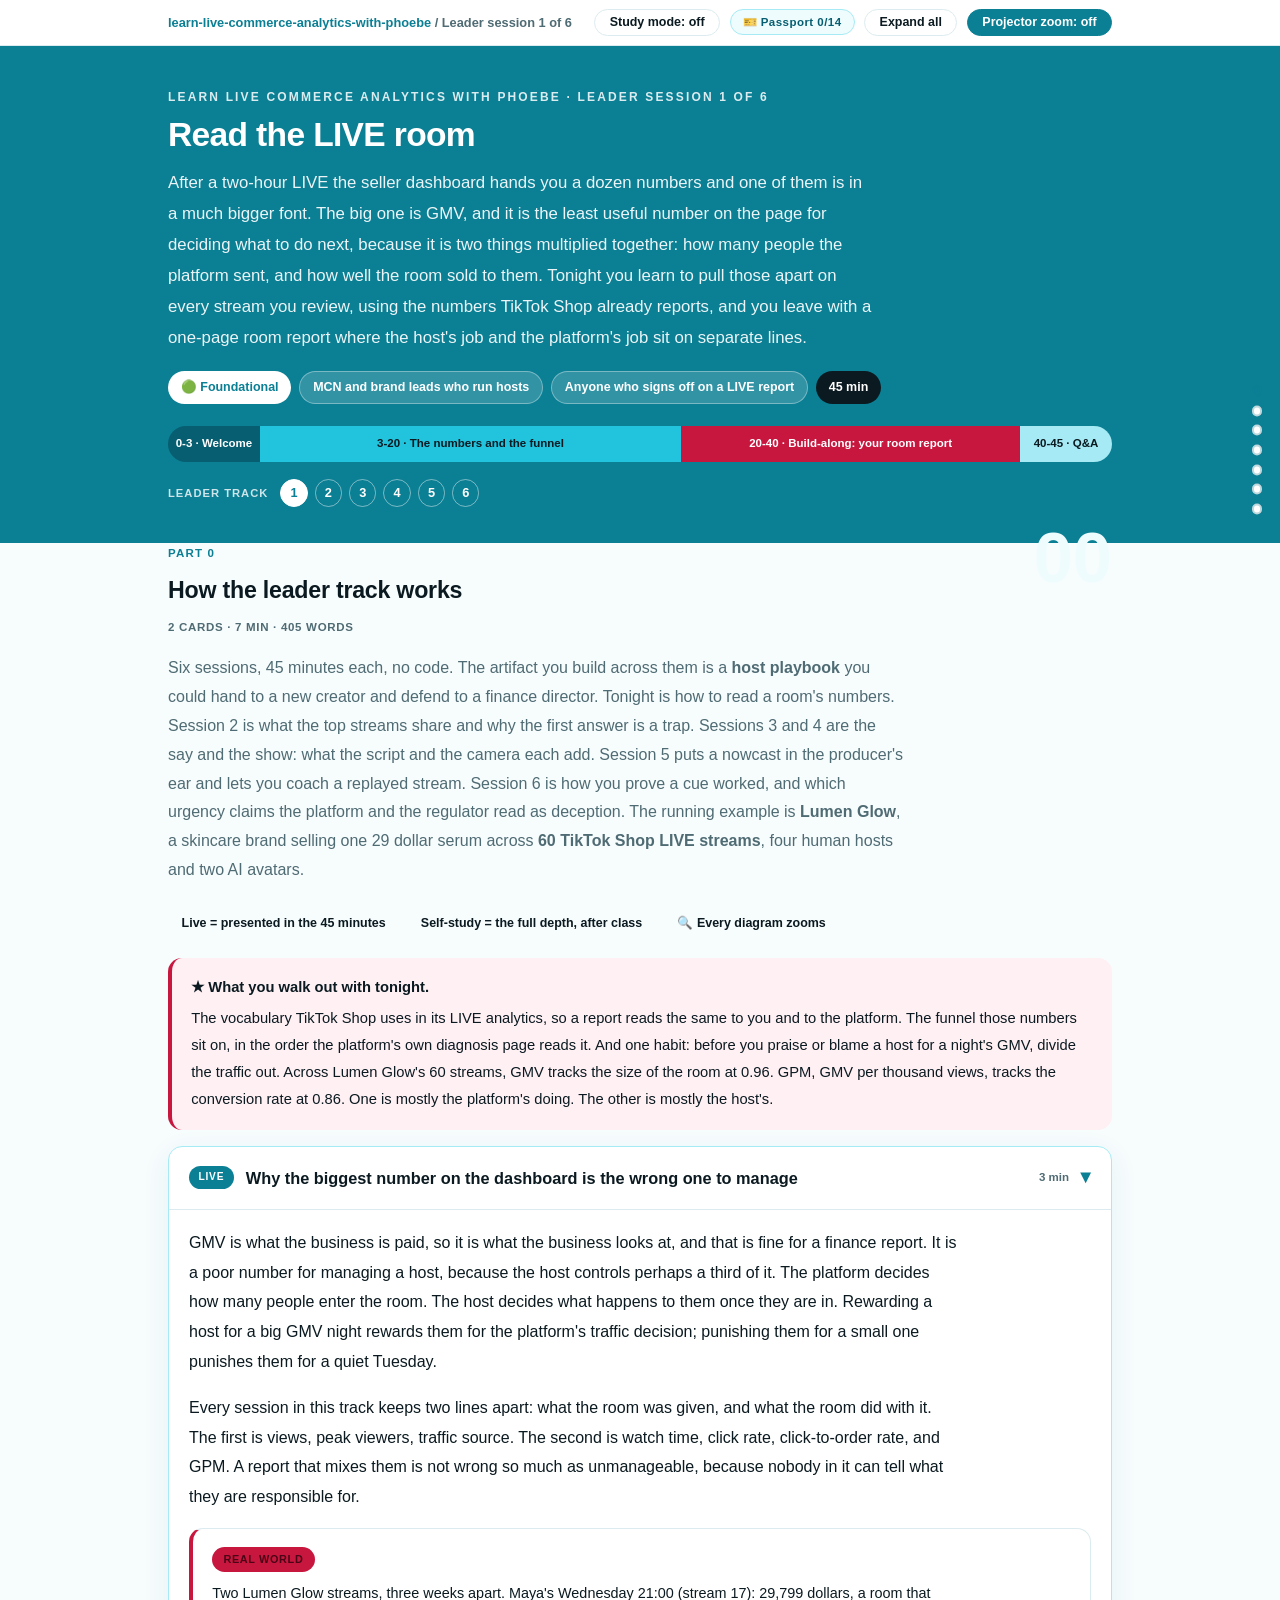
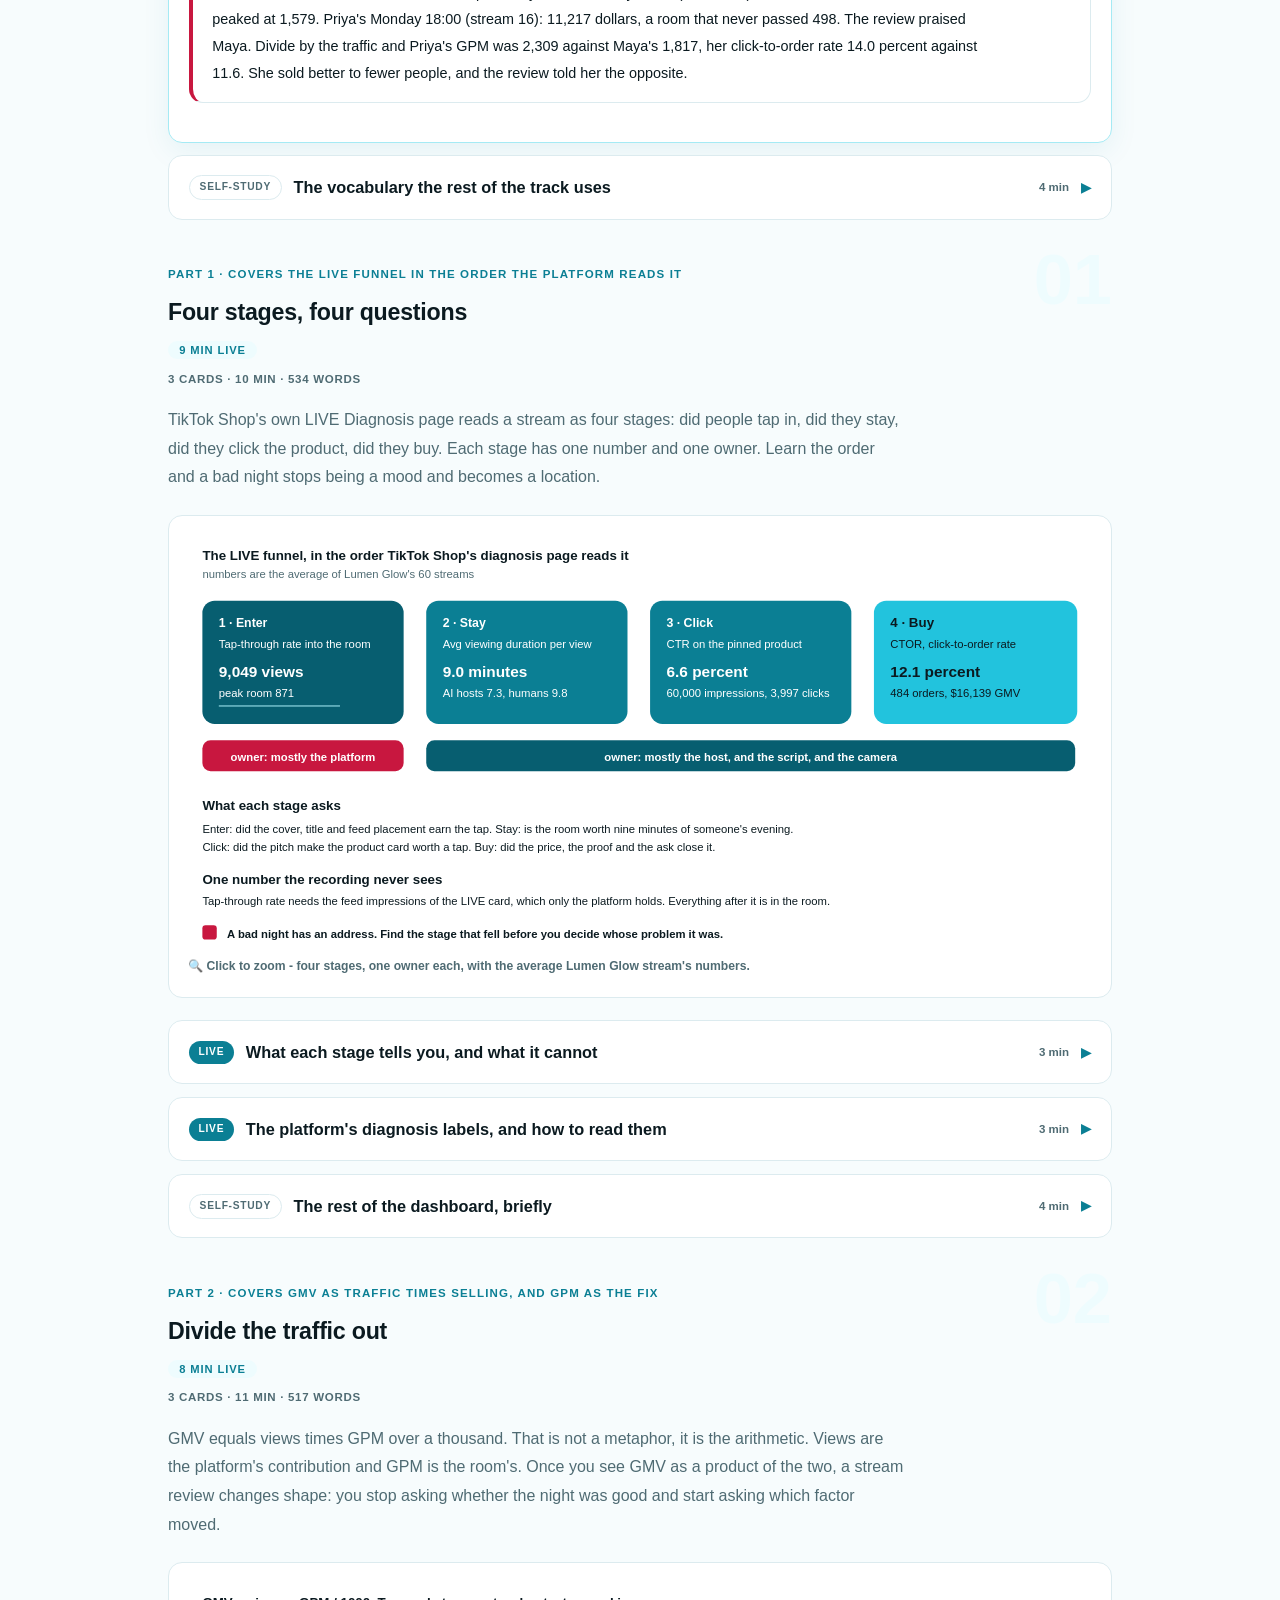
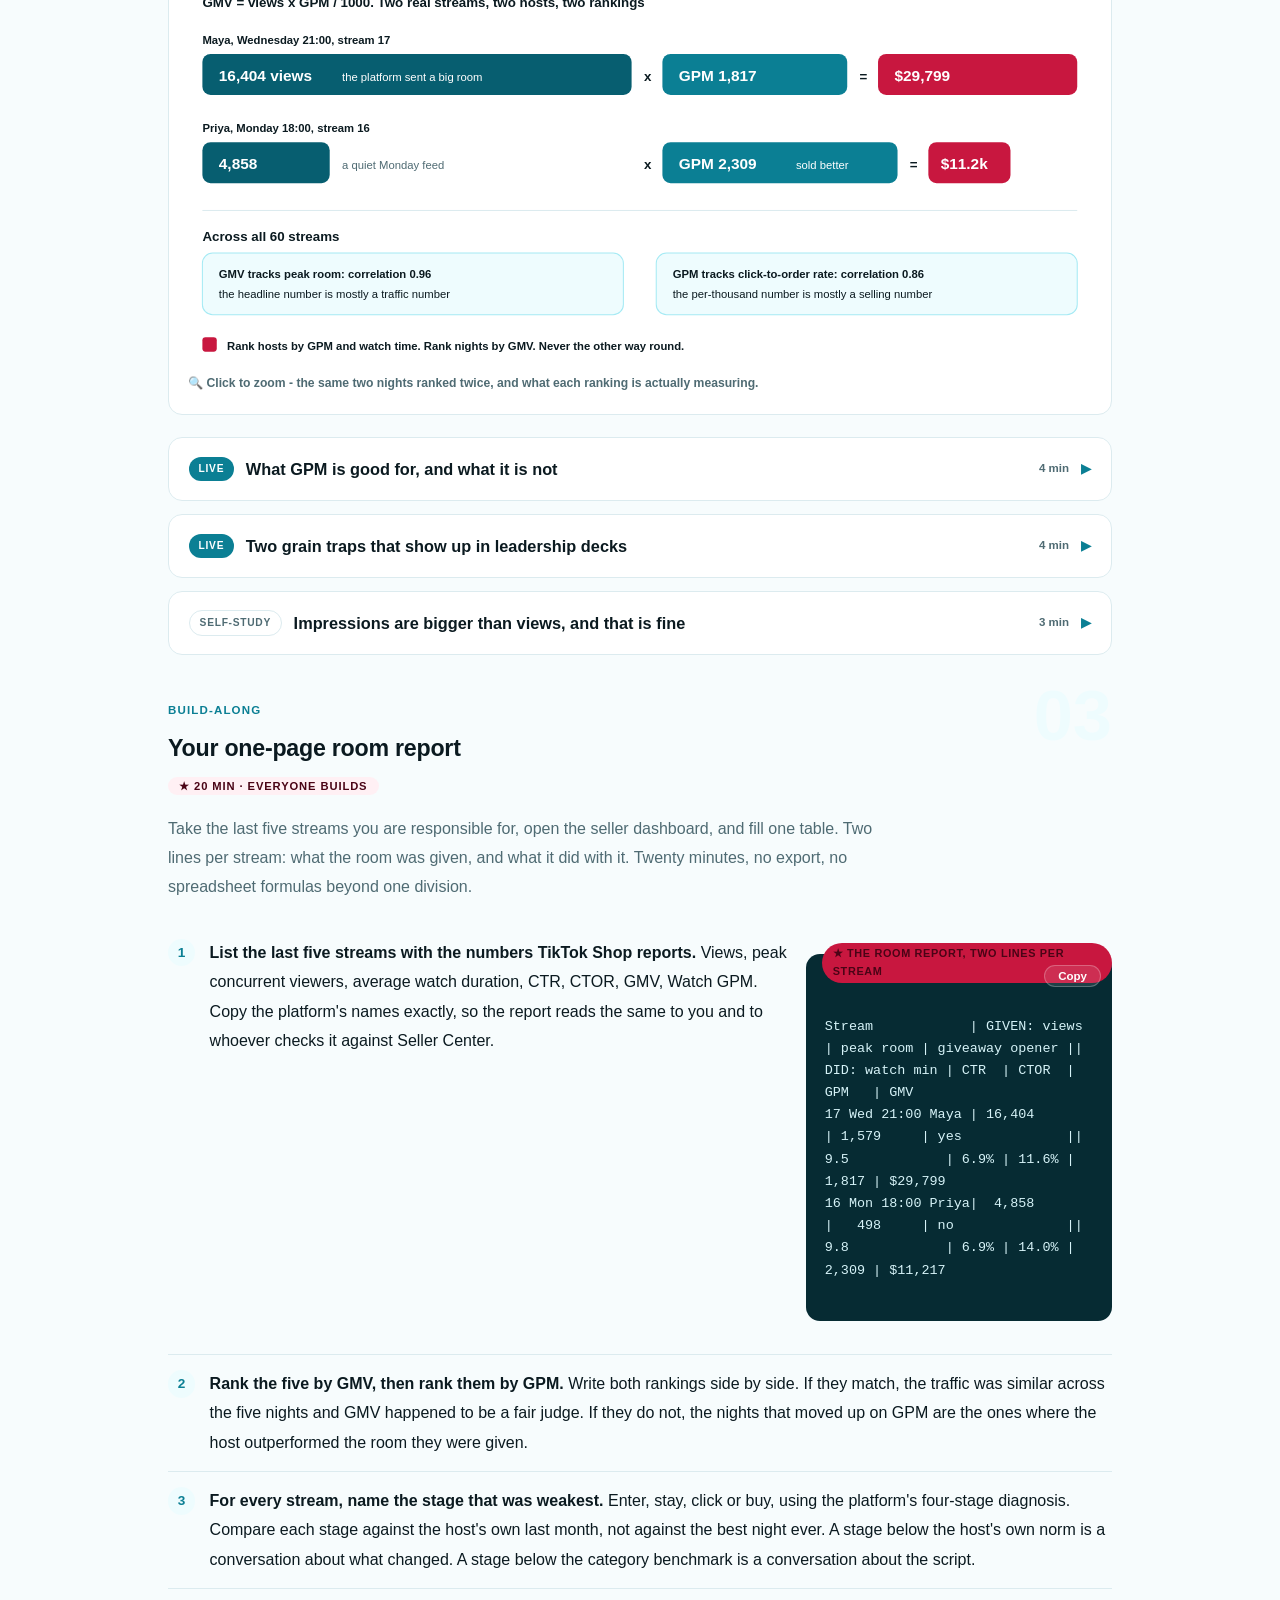
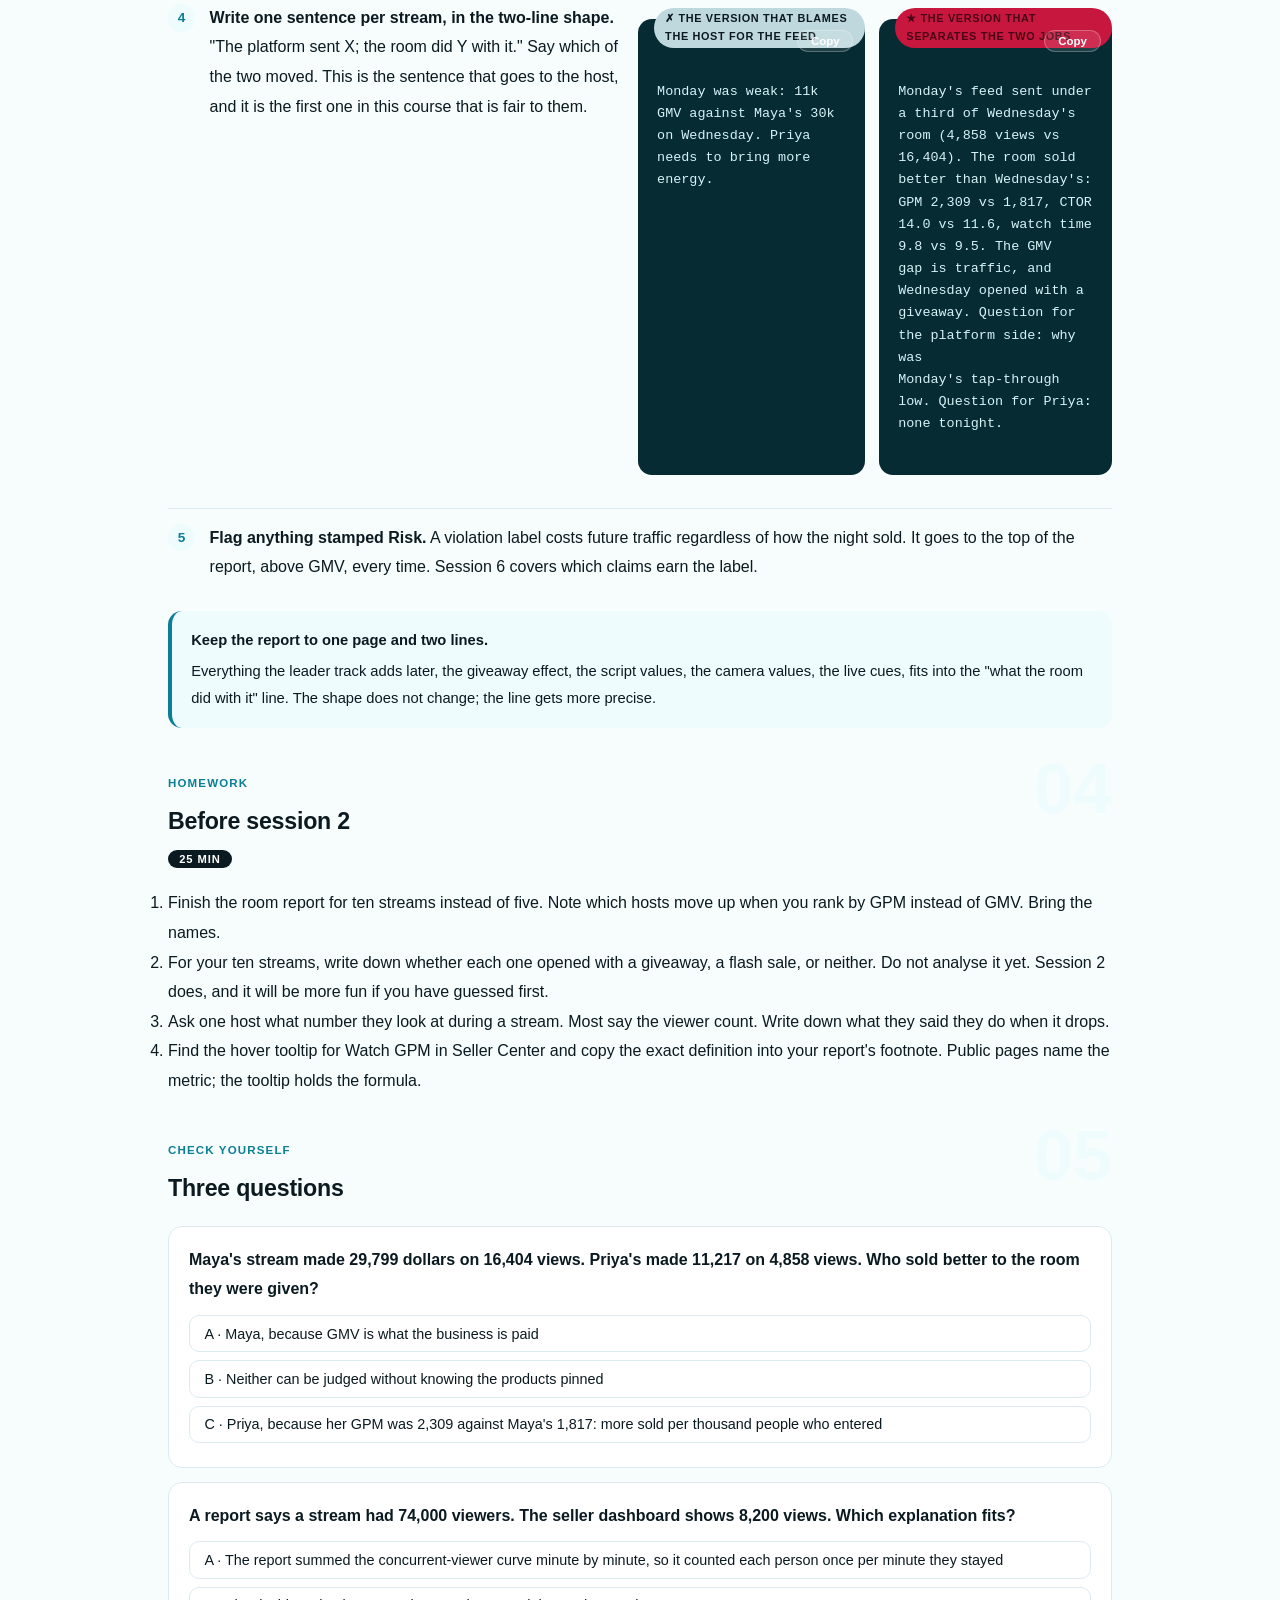
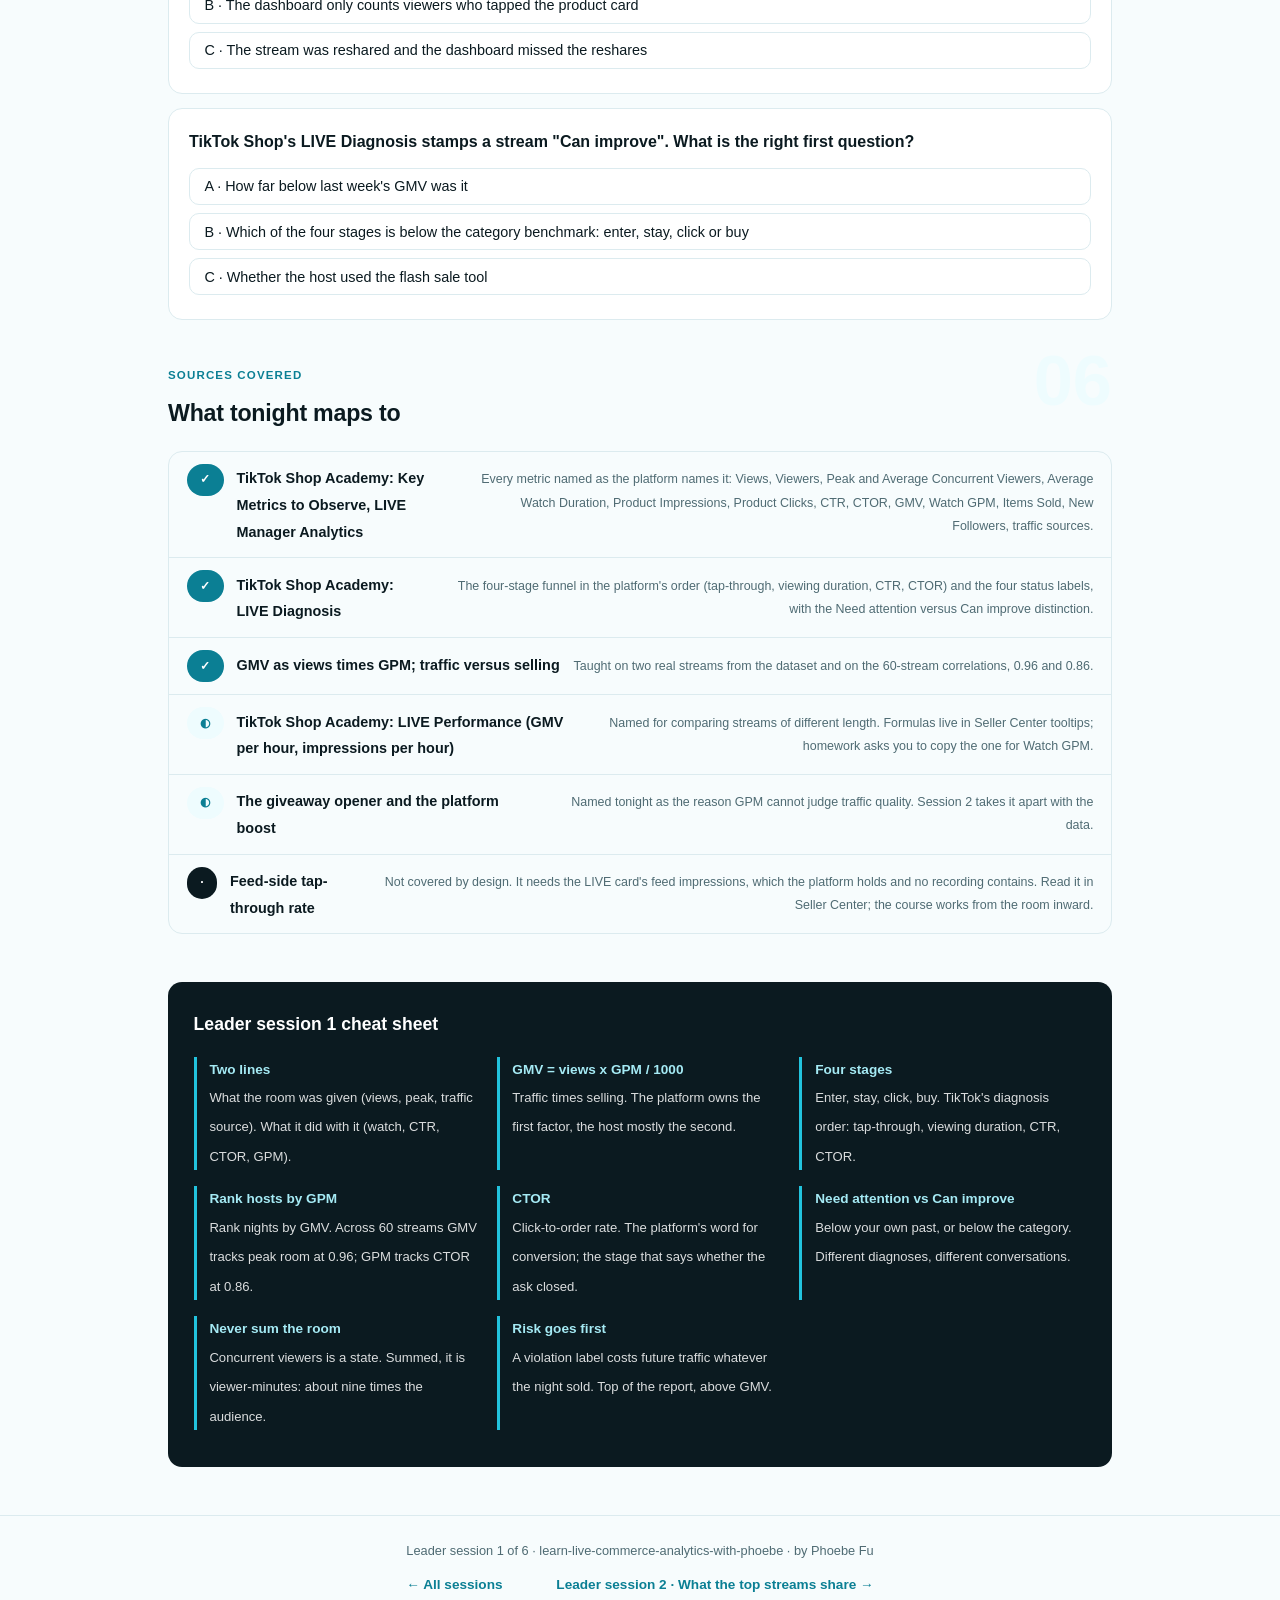
==== courses/a1-read-the-room.html @ bd6e3af5 "Learn LIVE Commerce Analytics with Phoebe: 14 sessions, seeded engine, replay bench Two tracks (6 le" ====
<!DOCTYPE html>
<html lang="en">
<head>
<meta charset="UTF-8">
<meta name="viewport" content="width=device-width, initial-scale=1.0">
<!-- social:start -->
<meta name="description" content="Leader session 1 of 6. The numbers TikTok Shop reports for a LIVE, the funnel they sit on, and the one split that runs the whole course: peak viewers tells you what traffic a room was given, GPM tells you how well it sold it.">
<meta property="og:type" content="article">
<meta property="og:site_name" content="Learn with Phoebe">
<meta property="og:title" content="Read the LIVE room - learn live commerce analytics with phoebe">
<meta property="og:description" content="Leader session 1 of 6. Two rooms, 29,800 and 11,200 dollars. The smaller one sold better, and the dashboard's headline number cannot tell you that.">
<meta property="og:url" content="https://phoebefu6.github.io/learn-live-commerce-analytics-with-phoebe/courses/a1-read-the-room.html">
<meta property="og:image" content="https://phoebefu6.github.io/learn-live-commerce-analytics-with-phoebe/assets/og-cover.png">
<meta property="og:image:width" content="1200">
<meta property="og:image:height" content="630">
<meta name="twitter:card" content="summary_large_image">
<meta name="twitter:title" content="Read the LIVE room - learn live commerce analytics with phoebe">
<meta name="twitter:description" content="GMV is traffic times selling. Divide the traffic out and a different host is winning.">
<meta name="twitter:image" content="https://phoebefu6.github.io/learn-live-commerce-analytics-with-phoebe/assets/og-cover.png">
<!-- social:end -->
<title>Leader session 1 · Read the LIVE room - learn live commerce analytics with phoebe</title>
<link rel="stylesheet" href="../assets/style.css?v=1">
</head>
<body>

<div class="toolbar">
  <div class="wrap">
    <span class="crumb"><a href="../index.html">learn-live-commerce-analytics-with-phoebe</a> / Leader session 1 of 6</span>
    <button class="btn" id="toggle-all" type="button">Expand all</button>
    <button class="btn primary" id="zoom-toggle" type="button">Projector zoom: off</button>
  </div>
</div>

<header class="masthead">
  <div class="wrap">
    <div class="eyebrow">Learn LIVE Commerce Analytics with Phoebe · Leader session 1 of 6</div>
    <h1>Read the <span class="accent">LIVE room</span></h1>
    <p class="sub">After a two-hour LIVE the seller dashboard hands you a dozen numbers and one of them is in a much bigger font. The big one is GMV, and it is the least useful number on the page for deciding what to do next, because it is two things multiplied together: how many people the platform sent, and how well the room sold to them. Tonight you learn to pull those apart on every stream you review, using the numbers TikTok Shop already reports, and you leave with a one-page room report where the host's job and the platform's job sit on separate lines.</p>
    <div class="chip-row">
      <span class="chip level">🟢 Foundational</span>
      <span class="chip audience">MCN and brand leads who run hosts</span>
      <span class="chip audience">Anyone who signs off on a LIVE report</span>
      <span class="chip time">45 min</span>
    </div>
    <div class="agenda">
      <span class="a1" style="flex:1">0-3 · Welcome</span>
      <span class="a2" style="flex:5">3-20 · The numbers and the funnel</span>
      <span class="a3" style="flex:4">20-40 · Build-along: your room report</span>
      <span class="a4" style="flex:1">40-45 · Q&amp;A</span>
    </div>
  </div>
</header>

<main class="wrap">

  <!-- ============ INTRO ============ -->
  <section class="section" id="intro">
    <div class="section-kicker">
      <span class="klabel">Part 0</span>
      <h2>How the leader track works</h2>
    </div>
    <p class="lede">Six sessions, 45 minutes each, no code. The artifact you build across them is a <strong>host playbook</strong> you could hand to a new creator and defend to a finance director. Tonight is how to read a room's numbers. Session 2 is what the top streams share and why the first answer is a trap. Sessions 3 and 4 are the say and the show: what the script and the camera each add. Session 5 puts a nowcast in the producer's ear and lets you coach a replayed stream. Session 6 is how you prove a cue worked, and which urgency claims the platform and the regulator read as deception. The running example is <strong>Lumen Glow</strong>, a skincare brand selling one 29 dollar serum across <strong>60 TikTok Shop LIVE streams</strong>, four human hosts and two AI avatars.</p>

    <div class="legend">
      <span class="pill">Live = presented in the 45 minutes</span>
      <span class="pill">Self-study = the full depth, after class</span>
      <span class="pill">🔍 Every diagram zooms</span>
    </div>

    <div class="callout win">
      <p><strong>★ What you walk out with tonight.</strong> The vocabulary TikTok Shop uses in its LIVE analytics, so a report reads the same to you and to the platform. The funnel those numbers sit on, in the order the platform's own diagnosis page reads it. And one habit: before you praise or blame a host for a night's GMV, divide the traffic out. Across Lumen Glow's 60 streams, GMV tracks the size of the room at 0.96. GPM, GMV per thousand views, tracks the conversion rate at 0.86. One is mostly the platform's doing. The other is mostly the host's.</p>
    </div>

    <details class="card" open>
      <summary><span class="mode live">Live</span>Why the biggest number on the dashboard is the wrong one to manage<span class="mini">3 min</span><span class="caret">▶</span></summary>
      <div class="body">
        <p>GMV is what the business is paid, so it is what the business looks at, and that is fine for a finance report. It is a poor number for managing a host, because the host controls perhaps a third of it. The platform decides how many people enter the room. The host decides what happens to them once they are in. Rewarding a host for a big GMV night rewards them for the platform's traffic decision; punishing them for a small one punishes them for a quiet Tuesday.</p>
        <p>Every session in this track keeps two lines apart: what the room was given, and what the room did with it. The first is views, peak viewers, traffic source. The second is watch time, click rate, click-to-order rate, and GPM. A report that mixes them is not wrong so much as unmanageable, because nobody in it can tell what they are responsible for.</p>
        <div class="callout example">
          <span class="ex-pill">Real world</span>
          <p>Two Lumen Glow streams, three weeks apart. Maya's Wednesday 21:00 (stream 17): 29,799 dollars, a room that peaked at 1,579. Priya's Monday 18:00 (stream 16): 11,217 dollars, a room that never passed 498. The review praised Maya. Divide by the traffic and Priya's GPM was 2,309 against Maya's 1,817, her click-to-order rate 14.0 percent against 11.6. She sold better to fewer people, and the review told her the opposite.</p>
        </div>
      </div>
    </details>

    <details class="card">
      <summary><span class="mode self">Self-study</span>The vocabulary the rest of the track uses<span class="mini">4 min</span><span class="caret">▶</span></summary>
      <div class="body">
        <ul>
          <li><strong>Room</strong> - how many people are watching right now. TikTok Shop reports its peak (Peak Concurrent Viewers) and its average (Average Concurrent Viewers).</li>
          <li><strong>Views and Viewers</strong> - views are entries into the room, viewers are unique people. Someone who leaves and comes back is two views and one viewer.</li>
          <li><strong>Average watch duration</strong> - how long a viewer stays. TikTok's diagnosis page calls it average viewing duration per view. The room's verdict on whether the stream is worth staying for.</li>
          <li><strong>Product impressions and clicks</strong> - how many times the pinned product card was shown, and how many times it was tapped. <strong>CTR</strong> is clicks over impressions.</li>
          <li><strong>CTOR</strong> - click-to-order rate, orders over clicks. TikTok Shop's word for what the rest of e-commerce calls conversion. The number that says whether the pitch closed.</li>
          <li><strong>GMV</strong> - gross merchandise value, what was paid before refunds. <strong>Watch GPM</strong> is GMV per thousand views: the traffic divided out.</li>
          <li><strong>Segment</strong> - what the host is doing in a given minute: hook, product build, demo, price, CTA, urgency, Q&amp;A, filler, dead air. Sessions 3 and 4 put a value on each.</li>
        </ul>
      </div>
    </details>
  </section>

  <!-- ============ PART 1 ============ -->
  <section class="section" id="part-1">
    <div class="section-kicker">
      <span class="klabel">Part 1 · covers the LIVE funnel in the order the platform reads it</span>
      <h2>Four stages, four questions</h2>
      <span class="tag concept">9 min live</span>
    </div>
    <p class="lede">TikTok Shop's own LIVE Diagnosis page reads a stream as four stages: did people tap in, did they stay, did they click the product, did they buy. Each stage has one number and one owner. Learn the order and a bad night stops being a mood and becomes a location.</p>

    <figure class="zoomable">
      <svg viewBox="0 0 880 400" xmlns="http://www.w3.org/2000/svg" role="img" aria-label="The four-stage LIVE funnel as TikTok Shop's diagnosis page reads it: tap-through rate into the room, then average viewing duration, then product click rate, then click-to-order rate, ending in GMV. Each stage carries the average Lumen Glow number and who mostly owns it: the platform owns entry, the host owns the other three.">
        <style>
          .a1aHd { font: 800 13px Inter, sans-serif; fill: #0B1A20; }
          .a1aT { font: 800 12px Inter, sans-serif; fill: #fff; }
          .a1aV { font: 800 15px Inter, sans-serif; fill: #fff; }
          .a1aB { font: 400 11px Inter, sans-serif; fill: #0B1A20; }
          .a1aM { font: 400 11px Inter, sans-serif; fill: #4F6B73; }
          .a1aP { font: 700 11px Inter, sans-serif; fill: #fff; }
          .a1aN { font: 700 11px Inter, sans-serif; fill: #0B1A20; }
        </style>
        <text class="a1aHd" x="14" y="24">The LIVE funnel, in the order TikTok Shop's diagnosis page reads it</text>
        <text class="a1aM" x="14" y="42">numbers are the average of Lumen Glow's 60 streams</text>

        <rect x="14" y="64" width="196" height="120" rx="12" fill="#075E70"></rect>
        <text class="a1aT" x="30" y="90">1 · Enter</text>
        <text class="a1aB" x="30" y="110" style="fill:#fff">Tap-through rate into the room</text>
        <text class="a1aV" x="30" y="138">9,049 views</text>
        <text class="a1aB" x="30" y="158" style="fill:#fff">peak room 871</text>
        <rect x="30" y="166" width="118" height="1" fill="#A5EAF4"></rect>

        <rect x="232" y="64" width="196" height="120" rx="12" fill="#0B7F94"></rect>
        <text class="a1aT" x="248" y="90">2 · Stay</text>
        <text class="a1aB" x="248" y="110" style="fill:#fff">Avg viewing duration per view</text>
        <text class="a1aV" x="248" y="138">9.0 minutes</text>
        <text class="a1aB" x="248" y="158" style="fill:#fff">AI hosts 7.3, humans 9.8</text>

        <rect x="450" y="64" width="196" height="120" rx="12" fill="#0B7F94"></rect>
        <text class="a1aT" x="466" y="90">3 · Click</text>
        <text class="a1aB" x="466" y="110" style="fill:#fff">CTR on the pinned product</text>
        <text class="a1aV" x="466" y="138">6.6 percent</text>
        <text class="a1aB" x="466" y="158" style="fill:#fff">60,000 impressions, 3,997 clicks</text>

        <rect x="668" y="64" width="198" height="120" rx="12" fill="#22C3DD"></rect>
        <text class="a1aHd" x="684" y="90">4 · Buy</text>
        <text class="a1aB" x="684" y="110">CTOR, click-to-order rate</text>
        <text class="a1aHd" x="684" y="138" style="font-size:15px">12.1 percent</text>
        <text class="a1aB" x="684" y="158">484 orders, $16,139 GMV</text>

        <rect x="14" y="200" width="196" height="30" rx="8" fill="#C8173F"></rect>
        <text class="a1aP" x="112" y="220" text-anchor="middle">owner: mostly the platform</text>
        <rect x="232" y="200" width="632" height="30" rx="8" fill="#075E70"></rect>
        <text class="a1aP" x="548" y="220" text-anchor="middle">owner: mostly the host, and the script, and the camera</text>

        <text class="a1aHd" x="14" y="268">What each stage asks</text>
        <text class="a1aB" x="14" y="290">Enter: did the cover, title and feed placement earn the tap. Stay: is the room worth nine minutes of someone's evening.</text>
        <text class="a1aB" x="14" y="308">Click: did the pitch make the product card worth a tap. Buy: did the price, the proof and the ask close it.</text>

        <text class="a1aHd" x="14" y="340">One number the recording never sees</text>
        <text class="a1aB" x="14" y="360">Tap-through rate needs the feed impressions of the LIVE card, which only the platform holds. Everything after it is in the room.</text>

        <rect x="14" y="380" width="14" height="14" rx="3" fill="#C8173F"></rect>
        <text class="a1aN" x="38" y="392">A bad night has an address. Find the stage that fell before you decide whose problem it was.</text>
      </svg>
      <figcaption>🔍 Click to zoom - four stages, one owner each, with the average Lumen Glow stream's numbers.</figcaption>
    </figure>

    <details class="card">
      <summary><span class="mode live">Live</span>What each stage tells you, and what it cannot<span class="mini">3 min</span><span class="caret">▶</span></summary>
      <div class="body">
        <p>Each stage is a ratio, and each ratio answers exactly one question. Reading one as if it answered another is how a good host gets blamed for a slow feed.</p>
        <table class="clean">
          <thead>
            <tr><th>Stage</th><th>Number</th><th>Answers</th><th>Cannot tell you</th></tr>
          </thead>
          <tbody>
            <tr><td>Enter</td><td>Tap-through rate, views, peak room</td><td>Whether the feed and the cover pulled people in</td><td>Anything about the selling. A giveaway opener inflates this stage on purpose</td></tr>
            <tr><td>Stay</td><td>Average viewing duration</td><td>Whether the room was worth staying in</td><td>Whether anyone bought. A stretched urgency pitch holds people and sells nothing</td></tr>
            <tr><td>Click</td><td>CTR on the product card</td><td>Whether the pitch made the product interesting</td><td>Whether the price closed it. Also falls as watch time rises, because the card is shown every minute</td></tr>
            <tr><td>Buy</td><td>CTOR, orders, GMV</td><td>Whether the price, proof and ask closed</td><td>How many people saw the offer. GMV is this stage times all the others</td></tr>
          </tbody>
        </table>
        <p>The second column of "cannot tell you" is the whole leader track in miniature. Session 2 is the giveaway row. Session 3 is the urgency row. Session 4 is the click row. Session 5 is what you do about it while the stream is still running.</p>
      </div>
    </details>

    <details class="card">
      <summary><span class="mode live">Live</span>The platform's diagnosis labels, and how to read them<span class="mini">3 min</span><span class="caret">▶</span></summary>
      <div class="body">
        <p>TikTok Shop's LIVE Diagnosis stamps each stream with one of four labels. They are worth knowing because your hosts will see them before you do.</p>
        <ul>
          <li><strong>Risk</strong> - the session has violation information attached. Not a performance label at all. It goes to the top of the list regardless of GMV, because violations cost traffic on future streams.</li>
          <li><strong>Need attention</strong> - core metrics are lower than your own past performance. A drop against yourself.</li>
          <li><strong>Can improve</strong> - core metrics are lower than the same-category benchmark. A gap against the market.</li>
          <li><strong>Normal</strong> - no anomaly signals.</li>
        </ul>
        <p>The useful reading is that "Need attention" and "Can improve" are different diagnoses. A host who has fallen against herself has changed something; a host who is below category has never had the thing the category has. The first is a conversation about last week. The second is a conversation about the script.</p>
        <div class="callout tip">
          <p><strong>Ask for the stage, not the label.</strong> When a stream comes back "Can improve", the first question is which of the four stages is below benchmark. The platform's page shows the stages; the label alone sends everyone to work on the wrong thing.</p>
        </div>
      </div>
    </details>

    <details class="card">
      <summary><span class="mode self">Self-study</span>The rest of the dashboard, briefly<span class="mini">4 min</span><span class="caret">▶</span></summary>
      <div class="body">
        <p>Beyond the four stages, TikTok Shop's LIVE analytics reports engagement (comments, likes, shares, new followers), a traffic-source split (Feed, Promoted, Follow), per-product impressions, clicks and sold quantity, and two rate-per-hour figures, GMV per hour and impressions per hour, for comparing streams of different length. The exact formula behind each number sits in a hover tooltip inside Seller Center rather than on any public page, so a report that quotes a definition should quote the tooltip.</p>
        <p>Two readings worth having. <strong>Traffic source</strong> tells you how much of the entry stage was bought (Promoted), earned from the feed, or owed to existing followers, which is the only way to know whether a big room was a good cover or a paid campaign. <strong>New followers</strong> is the one engagement number with a future in it: a room that follows will be back for the next stream at no cost. Comments and likes matter mostly as what the platform reads early to decide whether to push the stream, which is exactly why session 2 exists.</p>
      </div>
    </details>
  </section>

  <!-- ============ PART 2 ============ -->
  <section class="section" id="part-2">
    <div class="section-kicker">
      <span class="klabel">Part 2 · covers GMV as traffic times selling, and GPM as the fix</span>
      <h2>Divide the traffic out</h2>
      <span class="tag concept">8 min live</span>
    </div>
    <p class="lede">GMV equals views times GPM over a thousand. That is not a metaphor, it is the arithmetic. Views are the platform's contribution and GPM is the room's. Once you see GMV as a product of the two, a stream review changes shape: you stop asking whether the night was good and start asking which factor moved.</p>

    <figure class="zoomable">
      <svg viewBox="0 0 880 370" xmlns="http://www.w3.org/2000/svg" role="img" aria-label="Two Lumen Glow streams compared. Maya's Wednesday, stream 17: 16,404 views, GPM 1,817, GMV 29,799. Priya's Monday, stream 16: 4,858 views, GPM 2,309, GMV 11,217. Ranked by GMV Maya wins by two and a half times; ranked by GPM Priya wins. Below, across all 60 streams GMV correlates with peak room at 0.96 while GPM correlates with conversion rate at 0.86.">
        <style>
          .a1bHd { font: 800 13px Inter, sans-serif; fill: #0B1A20; }
          .a1bT { font: 800 12px Inter, sans-serif; fill: #fff; }
          .a1bV { font: 800 15px Inter, sans-serif; fill: #fff; }
          .a1bB { font: 400 11px Inter, sans-serif; fill: #0B1A20; }
          .a1bM { font: 400 11px Inter, sans-serif; fill: #4F6B73; }
          .a1bN { font: 700 11px Inter, sans-serif; fill: #0B1A20; }
          .a1bR { font: 700 11px Inter, sans-serif; fill: #C8173F; }
        </style>
        <text class="a1bHd" x="14" y="24">GMV = views x GPM / 1000. Two real streams, two hosts, two rankings</text>

        <text class="a1bN" x="14" y="60">Maya, Wednesday 21:00, stream 17</text>
        <rect x="14" y="70" width="418" height="40" rx="8" fill="#075E70"></rect>
        <text class="a1bV" x="30" y="96">16,404 views</text>
        <text class="a1bB" x="150" y="96" style="fill:#fff">the platform sent a big room</text>
        <text class="a1bHd" x="444" y="96">x</text>
        <rect x="462" y="70" width="180" height="40" rx="8" fill="#0B7F94"></rect>
        <text class="a1bV" x="478" y="96">GPM 1,817</text>
        <text class="a1bHd" x="654" y="96">=</text>
        <rect x="672" y="70" width="194" height="40" rx="8" fill="#C8173F"></rect>
        <text class="a1bV" x="688" y="96">$29,799</text>

        <text class="a1bN" x="14" y="146">Priya, Monday 18:00, stream 16</text>
        <rect x="14" y="156" width="124" height="40" rx="8" fill="#075E70"></rect>
        <text class="a1bV" x="30" y="182">4,858</text>
        <text class="a1bM" x="150" y="182">a quiet Monday feed</text>
        <text class="a1bHd" x="444" y="182">x</text>
        <rect x="462" y="156" width="229" height="40" rx="8" fill="#0B7F94"></rect>
        <text class="a1bV" x="478" y="182">GPM 2,309</text>
        <text class="a1bB" x="592" y="182" style="fill:#fff">sold better</text>
        <text class="a1bHd" x="703" y="182">=</text>
        <rect x="721" y="156" width="80" height="40" rx="8" fill="#C8173F"></rect>
        <text class="a1bV" x="733" y="182">$11.2k</text>

        <rect x="14" y="222" width="852" height="1" fill="#DCEBEF"></rect>

        <text class="a1bHd" x="14" y="252">Across all 60 streams</text>
        <rect x="14" y="264" width="410" height="60" rx="10" fill="#EEFCFE" stroke="#A5EAF4"></rect>
        <text class="a1bN" x="30" y="288">GMV tracks peak room: correlation 0.96</text>
        <text class="a1bB" x="30" y="308">the headline number is mostly a traffic number</text>
        <rect x="456" y="264" width="410" height="60" rx="10" fill="#EEFCFE" stroke="#A5EAF4"></rect>
        <text class="a1bN" x="472" y="288">GPM tracks click-to-order rate: correlation 0.86</text>
        <text class="a1bB" x="472" y="308">the per-thousand number is mostly a selling number</text>

        <rect x="14" y="346" width="14" height="14" rx="3" fill="#C8173F"></rect>
        <text class="a1bN" x="38" y="358">Rank hosts by GPM and watch time. Rank nights by GMV. Never the other way round.</text>
      </svg>
      <figcaption>🔍 Click to zoom - the same two nights ranked twice, and what each ranking is actually measuring.</figcaption>
    </figure>

    <details class="card">
      <summary><span class="mode live">Live</span>What GPM is good for, and what it is not<span class="mini">4 min</span><span class="caret">▶</span></summary>
      <div class="body">
        <p>GPM is GMV per thousand views, and TikTok Shop reports it as Watch GPM. It answers one question well: given the people who entered, how much did this room sell. That makes it the right number for comparing hosts, scripts and formats, because those things act on people already in the room.</p>
        <table class="clean">
          <thead>
            <tr><th>Question</th><th>Use</th><th>Why</th></tr>
          </thead>
          <tbody>
            <tr><td>Which host sells best?</td><td>GPM, watch time, CTOR</td><td>All three divide the traffic out</td></tr>
            <tr><td>Which night made the most money?</td><td>GMV</td><td>Finance is paid in GMV, not in rates</td></tr>
            <tr><td>Did the promotion pay?</td><td>Both, side by side</td><td>A promotion can raise views and lower GPM at once. Session 2</td></tr>
            <tr><td>Is the feed treating us well?</td><td>Views, traffic source, tap-through</td><td>The entry stage is the platform's</td></tr>
            <tr><td>Should we run more streams?</td><td>GMV per hour</td><td>Length differs; the platform reports this one for that reason</td></tr>
          </tbody>
        </table>
        <p>What GPM cannot do is tell you whether the traffic was good traffic. A room full of people who came for a free gift will show a lower GPM than the same host with the same script in front of people who came for the serum. GPM measures the room as it was given. Whether the giveaway that filled it was worth it is a separate question, and session 2 is where it gets its own answer.</p>
      </div>
    </details>

    <details class="card">
      <summary><span class="mode live">Live</span>Two grain traps that show up in leadership decks<span class="mini">4 min</span><span class="caret">▶</span></summary>
      <div class="body">
        <p>You will not compute these yourself, but you will be shown them, and you should recognise both on sight.</p>
        <ul>
          <li><strong>"Total viewers" that is really viewer-minutes.</strong> Someone adds up the concurrent-viewer curve, sampled every minute, and reports the sum as the audience. It overstates the audience by a factor of the average watch time, which for Lumen Glow is about nine. A deck once claimed 74,000 viewers for a stream whose dashboard showed 8,200 views. Nobody lied; somebody summed a state.</li>
          <li><strong>A rate averaged over minutes instead of computed over the stream.</strong> A minute with 3 clicks and 2 orders has a 67 percent click-to-order rate. Averaging those gives a number that swings with the quiet minutes. The dashboard computes orders over clicks for the whole stream, and so should any report that sits next to it.</li>
        </ul>
        <div class="callout example">
          <span class="ex-pill">Real world</span>
          <p>Lumen Glow's agency report and TikTok's own analytics disagreed on watch time by 40 percent for a month. The agency had averaged the room-size curve, which is average room size, and labelled it average watch time. Same data, different denominator. It was found when a host asked why she was "losing viewers" on a night her CTOR had risen.</p>
        </div>
      </div>
    </details>

    <details class="card">
      <summary><span class="mode self">Self-study</span>Impressions are bigger than views, and that is fine<span class="mini">3 min</span><span class="caret">▶</span></summary>
      <div class="body">
        <p>The average Lumen Glow stream shows 9,049 views and 60,000 product impressions. The card is shown to each viewer roughly once a minute while they stay, so impressions scale with watch time, not with people. Two consequences for reading a report. First, CTR is a per-exposure rate and it falls as watch time rises even when nothing about the pitch changed, so a host who keeps people longer will look slightly worse on CTR for a good reason. Second, comparing CTR across hosts with very different watch times is unfair; the builder track uses orders per thousand viewer-minutes instead, which puts the room in the denominator. When you see CTR move, ask what watch time did first.</p>
      </div>
    </details>
  </section>

  <!-- ============ DEMO ============ -->
  <section class="section" id="demo-1">
    <div class="section-kicker">
      <span class="klabel">Build-along</span>
      <h2>Your one-page room report</h2>
      <span class="tag demo">★ 20 min · everyone builds</span>
    </div>
    <p class="lede">Take the last five streams you are responsible for, open the seller dashboard, and fill one table. Two lines per stream: what the room was given, and what it did with it. Twenty minutes, no export, no spreadsheet formulas beyond one division.</p>

    <div class="steps">
      <div class="step">
        <p><strong>List the last five streams with the numbers TikTok Shop reports.</strong> Views, peak concurrent viewers, average watch duration, CTR, CTOR, GMV, Watch GPM. Copy the platform's names exactly, so the report reads the same to you and to whoever checks it against Seller Center.</p>
        <div class="prompt-box good">
          <span class="label">★ The room report, two lines per stream</span>
Stream            | GIVEN: views | peak room | giveaway opener || DID: watch min | CTR  | CTOR  | GPM   | GMV
17 Wed 21:00 Maya | 16,404       | 1,579     | yes             || 9.5            | 6.9% | 11.6% | 1,817 | $29,799
16 Mon 18:00 Priya|  4,858       |   498     | no              || 9.8            | 6.9% | 14.0% | 2,309 | $11,217
        </div>
      </div>
      <div class="step">
        <p><strong>Rank the five by GMV, then rank them by GPM.</strong> Write both rankings side by side. If they match, the traffic was similar across the five nights and GMV happened to be a fair judge. If they do not, the nights that moved up on GPM are the ones where the host outperformed the room they were given.</p>
      </div>
      <div class="step">
        <p><strong>For every stream, name the stage that was weakest.</strong> Enter, stay, click or buy, using the platform's four-stage diagnosis. Compare each stage against the host's own last month, not against the best night ever. A stage below the host's own norm is a conversation about what changed. A stage below the category benchmark is a conversation about the script.</p>
      </div>
      <div class="step">
        <p><strong>Write one sentence per stream, in the two-line shape.</strong> "The platform sent X; the room did Y with it." Say which of the two moved. This is the sentence that goes to the host, and it is the first one in this course that is fair to them.</p>
        <div class="prompt-box bad">
          <span class="label">✗ The version that blames the host for the feed</span>
Monday was weak: 11k GMV against Maya's 30k on Wednesday. Priya needs to bring more energy.
        </div>
        <div class="prompt-box good">
          <span class="label">★ The version that separates the two jobs</span>
Monday's feed sent under a third of Wednesday's room (4,858 views vs 16,404). The room sold
better than Wednesday's: GPM 2,309 vs 1,817, CTOR 14.0 vs 11.6, watch time 9.8 vs 9.5. The GMV
gap is traffic, and Wednesday opened with a giveaway. Question for the platform side: why was
Monday's tap-through low. Question for Priya: none tonight.
        </div>
      </div>
      <div class="step">
        <p><strong>Flag anything stamped Risk.</strong> A violation label costs future traffic regardless of how the night sold. It goes to the top of the report, above GMV, every time. Session 6 covers which claims earn the label.</p>
      </div>
    </div>

    <div class="callout tip">
      <p><strong>Keep the report to one page and two lines.</strong> Everything the leader track adds later, the giveaway effect, the script values, the camera values, the live cues, fits into the "what the room did with it" line. The shape does not change; the line gets more precise.</p>
    </div>
  </section>

  <!-- ============ HOMEWORK ============ -->
  <section class="section" id="exercise">
    <div class="section-kicker">
      <span class="klabel">Homework</span>
      <h2>Before session 2</h2>
      <span class="tag exercise">25 min</span>
    </div>
    <ol>
      <li>Finish the room report for ten streams instead of five. Note which hosts move up when you rank by GPM instead of GMV. Bring the names.</li>
      <li>For your ten streams, write down whether each one opened with a giveaway, a flash sale, or neither. Do not analyse it yet. Session 2 does, and it will be more fun if you have guessed first.</li>
      <li>Ask one host what number they look at during a stream. Most say the viewer count. Write down what they said they do when it drops.</li>
      <li>Find the hover tooltip for Watch GPM in Seller Center and copy the exact definition into your report's footnote. Public pages name the metric; the tooltip holds the formula.</li>
    </ol>
  </section>

  <!-- ============ QUIZ ============ -->
  <section class="section" id="quiz">
    <div class="section-kicker">
      <span class="klabel">Check yourself</span>
      <h2>Three questions</h2>
    </div>

    <div class="quiz-q" data-answer="2">
      <p class="qtext">Maya's stream made 29,799 dollars on 16,404 views. Priya's made 11,217 on 4,858 views. Who sold better to the room they were given?</p>
      <button class="qopt" type="button">A · Maya, because GMV is what the business is paid</button>
      <button class="qopt" type="button">B · Neither can be judged without knowing the products pinned</button>
      <button class="qopt" type="button">C · Priya, because her GPM was 2,309 against Maya's 1,817: more sold per thousand people who entered</button>
      <p class="qwhy">GMV is views times GPM. Maya had over three times the traffic; Priya converted hers better, 14.0 percent click-to-order against 11.6. The dashboard's biggest number ranks the nights, not the hosts.</p>
    </div>

    <div class="quiz-q" data-answer="0">
      <p class="qtext">A report says a stream had 74,000 viewers. The seller dashboard shows 8,200 views. Which explanation fits?</p>
      <button class="qopt" type="button">A · The report summed the concurrent-viewer curve minute by minute, so it counted each person once per minute they stayed</button>
      <button class="qopt" type="button">B · The dashboard only counts viewers who tapped the product card</button>
      <button class="qopt" type="button">C · The stream was reshared and the dashboard missed the reshares</button>
      <p class="qwhy">Room size is a state. Adding it across minutes gives viewer-minutes, which is the audience times the average watch time, here about nine.</p>
    </div>

    <div class="quiz-q" data-answer="1">
      <p class="qtext">TikTok Shop's LIVE Diagnosis stamps a stream "Can improve". What is the right first question?</p>
      <button class="qopt" type="button">A · How far below last week's GMV was it</button>
      <button class="qopt" type="button">B · Which of the four stages is below the category benchmark: enter, stay, click or buy</button>
      <button class="qopt" type="button">C · Whether the host used the flash sale tool</button>
      <p class="qwhy">"Can improve" means below the same-category benchmark, as opposed to "Need attention", which means below the host's own past. Either way the label is a summary; the stage is the address.</p>
    </div>

    <p class="quiz-score"></p>
  </section>

  <!-- ============ COVERAGE ============ -->
  <section class="section" id="official">
    <div class="section-kicker">
      <span class="klabel">Sources covered</span>
      <h2>What tonight maps to</h2>
    </div>
    <div class="covered">
      <div class="covered-row">
        <span class="status pill solid">✓</span>
        <span class="name">TikTok Shop Academy: Key Metrics to Observe, LIVE Manager Analytics</span>
        <span class="note">Every metric named as the platform names it: Views, Viewers, Peak and Average Concurrent Viewers, Average Watch Duration, Product Impressions, Product Clicks, CTR, CTOR, GMV, Watch GPM, Items Sold, New Followers, traffic sources.</span>
      </div>
      <div class="covered-row">
        <span class="status pill solid">✓</span>
        <span class="name">TikTok Shop Academy: LIVE Diagnosis</span>
        <span class="note">The four-stage funnel in the platform's order (tap-through, viewing duration, CTR, CTOR) and the four status labels, with the Need attention versus Can improve distinction.</span>
      </div>
      <div class="covered-row">
        <span class="status pill solid">✓</span>
        <span class="name">GMV as views times GPM; traffic versus selling</span>
        <span class="note">Taught on two real streams from the dataset and on the 60-stream correlations, 0.96 and 0.86.</span>
      </div>
      <div class="covered-row">
        <span class="status pill light">◐</span>
        <span class="name">TikTok Shop Academy: LIVE Performance (GMV per hour, impressions per hour)</span>
        <span class="note">Named for comparing streams of different length. Formulas live in Seller Center tooltips; homework asks you to copy the one for Watch GPM.</span>
      </div>
      <div class="covered-row">
        <span class="status pill light">◐</span>
        <span class="name">The giveaway opener and the platform boost</span>
        <span class="note">Named tonight as the reason GPM cannot judge traffic quality. Session 2 takes it apart with the data.</span>
      </div>
      <div class="covered-row">
        <span class="status pill inkpill">·</span>
        <span class="name">Feed-side tap-through rate</span>
        <span class="note">Not covered by design. It needs the LIVE card's feed impressions, which the platform holds and no recording contains. Read it in Seller Center; the course works from the room inward.</span>
      </div>
    </div>
  </section>

  <!-- ============ CHEAT SHEET ============ -->
  <section class="cheat" id="cheatsheet">
    <h3>Leader session 1 cheat sheet</h3>
    <div class="grid-2">
      <div class="cheat-item"><b>Two lines</b><span>What the room was given (views, peak, traffic source). What it did with it (watch, CTR, CTOR, GPM).</span></div>
      <div class="cheat-item"><b>GMV = views x GPM / 1000</b><span>Traffic times selling. The platform owns the first factor, the host mostly the second.</span></div>
      <div class="cheat-item"><b>Four stages</b><span>Enter, stay, click, buy. TikTok's diagnosis order: tap-through, viewing duration, CTR, CTOR.</span></div>
      <div class="cheat-item"><b>Rank hosts by GPM</b><span>Rank nights by GMV. Across 60 streams GMV tracks peak room at 0.96; GPM tracks CTOR at 0.86.</span></div>
      <div class="cheat-item"><b>CTOR</b><span>Click-to-order rate. The platform's word for conversion; the stage that says whether the ask closed.</span></div>
      <div class="cheat-item"><b>Need attention vs Can improve</b><span>Below your own past, or below the category. Different diagnoses, different conversations.</span></div>
      <div class="cheat-item"><b>Never sum the room</b><span>Concurrent viewers is a state. Summed, it is viewer-minutes: about nine times the audience.</span></div>
      <div class="cheat-item"><b>Risk goes first</b><span>A violation label costs future traffic whatever the night sold. Top of the report, above GMV.</span></div>
    </div>
  </section>

</main>

<footer class="pagefoot">
  <div class="wrap">
    <p>Leader session 1 of 6 · learn-live-commerce-analytics-with-phoebe · by Phoebe Fu</p>
    <nav class="pagenav">
      <a href="../index.html">← All sessions</a>
      <a href="a2-what-top-streams-share.html">Leader session 2 · What the top streams share →</a>
    </nav>
  </div>
</footer>

<script src="../assets/app.js?v=1"></script>
</body>
</html>
---- assets/style.css ----
/* learn-mcp-with-phoebe - editorial bold design system
   Accent: SQLite blue #0B7F94 · Ink navy #075E70 · Flagship: amber #C8173F
   (CSS var names still read --indigo/--amber; they hold SQL-blue values.) */

:root {
  --indigo: #0B7F94;
  --indigo-deep: #075E70;
  --indigo-mid: #22C3DD;
  --indigo-soft: #A5EAF4;
  --indigo-50: #EEFCFE;
  --ink: #0B1A20;
  --muted: #4F6B73;
  --faint: #BFD8DE;
  --hairline: #DCEBEF;
  --amber: #C8173F;
  --amber-ink: #4A0416;
  --amber-50: #FFF0F4;
  --paper: #F7FCFD;
  --code-bg: #062B33;
  --code-ink: #D6F3F8;
  --radius: 14px;
}

* { margin: 0; padding: 0; box-sizing: border-box; }

html { font-size: 16px; scroll-behavior: smooth; }
html.zoom-125 { font-size: 20px; }
html.zoom-150 { font-size: 24px; }

body {
  font-family: "Inter", -apple-system, BlinkMacSystemFont, "Segoe UI", Roboto, sans-serif;
  background: var(--paper);
  color: var(--ink);
  line-height: 1.85;
  font-feature-settings: "tnum";
}

.wrap { max-width: 62rem; margin: 0 auto; padding: 0 1.5rem; }

/* ---------- header band ---------- */
.masthead {
  background: var(--indigo);
  color: #fff;
  padding: 2.5rem 0 2.25rem;
}
.masthead .eyebrow {
  font-size: .75rem;
  letter-spacing: .18em;
  text-transform: uppercase;
  opacity: .85;
  font-weight: 600;
}
.masthead h1 {
  font-size: 2.1rem;
  line-height: 1.15;
  font-weight: 800;
  margin: .5rem 0 .75rem;
  letter-spacing: -.02em;
}
.masthead h1 .accent { color: inherit; }
.masthead .sub { font-size: 1.05rem; opacity: .92; max-width: 44rem; }

.chip-row { display: flex; flex-wrap: wrap; gap: .5rem; margin-top: 1.1rem; }
.chip {
  display: inline-flex;
  align-items: center;
  gap: .35rem;
  border-radius: 999px;
  padding: .25rem .8rem;
  font-size: .78rem;
  font-weight: 600;
  white-space: nowrap;
}
.chip.level { background: #fff; color: var(--indigo); }
.chip.audience { background: rgba(255,255,255,.16); color: #fff; border: 1px solid rgba(255,255,255,.35); }
.chip.time { background: var(--ink); color: #fff; font-variant-numeric: tabular-nums; }


/* ---------- toolbar ---------- */
.toolbar {
  position: sticky;
  top: 0;
  z-index: 40;
  background: rgba(255,255,255,.94);
  backdrop-filter: blur(6px);
  border-bottom: 1px solid var(--hairline);
  padding: .55rem 0;
}
.toolbar .wrap { display: flex; align-items: center; gap: .6rem; }
.toolbar .crumb { font-size: .8rem; color: var(--muted); font-weight: 600; margin-right: auto; }
.toolbar .crumb a { color: var(--indigo); text-decoration: none; }
.btn {
  border: 1px solid var(--hairline);
  background: #fff;
  color: var(--ink);
  border-radius: 999px;
  padding: .35rem .9rem;
  font-size: .78rem;
  font-weight: 600;
  cursor: pointer;
  font-family: inherit;
  transition: all .15s ease;
}
.btn:hover { border-color: var(--indigo); color: var(--indigo); }
.btn.primary { background: var(--indigo); border-color: var(--indigo); color: #fff; }
.btn.primary:hover { background: var(--indigo-deep); }

/* ---------- sections ---------- */
main { padding: 2.5rem 0 4rem; }

.section { margin-bottom: 2.8rem; }
.section-kicker { margin-bottom: 1rem; }
.section-kicker .klabel {
  display: block;
  font-size: .72rem;
  text-transform: uppercase;
  letter-spacing: .1em;
  color: var(--indigo);
  font-weight: 700;
  margin-bottom: .35rem;
}
.section-kicker h2 {
  font-size: 1.45rem;
  font-weight: 800;
  letter-spacing: -.01em;
  display: flex;
  align-items: center;
  gap: .7rem;
  flex-wrap: wrap;
}
.section-kicker .tag {
  border-radius: 999px;
  padding: .18rem .7rem;
  font-size: .7rem;
  font-weight: 700;
  text-transform: uppercase;
  letter-spacing: .08em;
}
.tag.concept { background: var(--indigo-50); color: var(--indigo); }
.tag.demo { background: var(--amber-50); color: var(--amber-ink); }
.tag.exercise { background: var(--ink); color: #fff; }

.lede { color: var(--muted); max-width: 46rem; margin-bottom: 1.4rem; line-height: 1.8; }

/* live vs self-study markers on cards */
.mode {
  font-size: .64rem;
  font-weight: 700;
  text-transform: uppercase;
  letter-spacing: .07em;
  padding: .14rem .6rem;
  border-radius: 999px;
  flex: none;
}
.mode.live { background: var(--indigo); color: #fff; }
.mode.self { background: #fff; color: var(--muted); border: 1px solid var(--hairline); }

/* ---------- accordions ---------- */
details.card {
  border: 1px solid var(--hairline);
  border-radius: var(--radius);
  margin-bottom: .8rem;
  overflow: hidden;
  background: #fff;
}
details.card[open] { border-color: var(--indigo-soft); box-shadow: 0 8px 28px rgba(11,127,148,.08); }
details.card summary {
  list-style: none;
  cursor: pointer;
  padding: 1rem 1.25rem;
  display: flex;
  align-items: center;
  gap: .75rem;
  font-weight: 700;
  font-size: 1.02rem;
  user-select: none;
}
details.card summary::-webkit-details-marker { display: none; }
details.card summary .dot {
  width: .6rem; height: .6rem;
  border-radius: 999px;
  background: var(--indigo);
  flex: none;
}
details.card summary .mini { margin-left: auto; font-size: .72rem; color: var(--muted); font-weight: 600; white-space: nowrap; }
details.card summary .caret { transition: transform .2s ease; color: var(--indigo); font-size: .8rem; }
details.card[open] summary .caret { transform: rotate(90deg); }
details.card .body { padding: 0 1.25rem 1.4rem; border-top: 1px solid var(--hairline); padding-top: 1.15rem; }
details.card .body p { margin-bottom: 1.05rem; max-width: 48rem; }
details.card .body p:last-child { margin-bottom: 0; }
details.card .body ul, details.card .body ol { margin: 0 0 1.1rem 1.2rem; max-width: 47rem; }
details.card .body li { margin-bottom: .65rem; }
details.card .body h4 { font-size: .95rem; font-weight: 700; margin: 1.1rem 0 .45rem; }
details.card .body h4:first-child { margin-top: 0; }

/* ---------- pills & legends ---------- */
.legend { display: flex; flex-wrap: wrap; gap: .5rem; margin: 0 0 1.2rem; }
.pill {
  display: inline-flex;
  align-items: center;
  gap: .4rem;
  border-radius: 999px;
  padding: .28rem .85rem;
  font-size: .78rem;
  font-weight: 600;
}
.pill.solid { background: var(--indigo); color: #fff; }
.pill.light { background: var(--indigo-50); color: var(--indigo); }
.pill.inkpill { background: var(--ink); color: #fff; }
.pill.amber, .pill.peach { background: var(--amber); color: var(--amber-ink); }
.pill.bare { color: var(--faint); }

/* ---------- 4D grid ---------- */
.grid-2 { display: grid; grid-template-columns: repeat(auto-fit, minmax(15rem, 1fr)); gap: .8rem; margin: .5rem 0 1rem; }
.d-card {
  border: 1px solid var(--hairline);
  border-left: 4px solid var(--indigo);
  border-radius: 10px;
  padding: 1rem 1.1rem;
}
.d-card h4 { font-size: .95rem; margin-bottom: .3rem; }
.d-card h4 .lead-letter { color: var(--indigo); }
.d-card p { font-size: .86rem; color: var(--muted); margin: 0; }

/* ---------- tables ---------- */
table.clean { width: 100%; border-collapse: collapse; font-size: .9rem; margin: .4rem 0 1rem; }
table.clean th {
  text-align: left;
  font-size: .72rem;
  text-transform: uppercase;
  letter-spacing: .08em;
  color: var(--muted);
  padding: .5rem .6rem;
  border-bottom: 2px solid var(--ink);
}
table.clean td { padding: .7rem .6rem; border-bottom: .5px solid var(--hairline); vertical-align: top; line-height: 1.7; }
table.clean td:first-child { font-weight: 600; }

/* ---------- prompt boxes ---------- */
.prompt-box {
  position: relative;
  background: var(--code-bg);
  color: var(--code-ink);
  border-radius: var(--radius);
  padding: 1.1rem 1.2rem;
  margin: 1rem 0 1.2rem;
  font-family: "SF Mono", ui-monospace, Menlo, Consolas, monospace;
  font-size: .84rem;
  line-height: 1.65;
  white-space: pre-wrap;
  word-break: break-word;
}
.prompt-box .label {
  position: absolute;
  top: -0.7rem;
  left: 1rem;
  background: var(--indigo);
  color: #fff;
  font-family: "Inter", -apple-system, sans-serif;
  font-size: .68rem;
  font-weight: 700;
  letter-spacing: .06em;
  text-transform: uppercase;
  border-radius: 999px;
  padding: .15rem .7rem;
}
.prompt-box.bad .label { background: var(--faint); color: var(--ink); }
.prompt-box.good .label { background: var(--amber); color: var(--amber-ink); }
.copy-btn {
  position: absolute;
  top: .7rem;
  right: .7rem;
  background: rgba(255,255,255,.1);
  border: 1px solid rgba(255,255,255,.25);
  color: #fff;
  border-radius: 999px;
  padding: .25rem .8rem;
  font-size: .72rem;
  font-weight: 600;
  cursor: pointer;
  font-family: "Inter", -apple-system, sans-serif;
  transition: background .15s ease;
}
.copy-btn:hover { background: rgba(255,255,255,.22); }
.copy-btn.copied { background: var(--amber); border-color: var(--amber); color: var(--amber-ink); }

/* ---------- demo steps ---------- */
.steps { counter-reset: step; margin: .6rem 0 1rem; }
.step {
  display: flex;
  gap: .9rem;
  padding: .85rem 0;
  border-bottom: .5px solid var(--hairline);
}
.step:last-child { border-bottom: none; }
.step::before {
  counter-increment: step;
  content: counter(step);
  flex: none;
  width: 1.7rem; height: 1.7rem;
  border-radius: 999px;
  background: var(--indigo-50);
  color: var(--indigo);
  font-weight: 700;
  font-size: .85rem;
  display: inline-flex;
  align-items: center;
  justify-content: center;
  margin-top: .1rem;
}
.step p { margin: 0; }

/* ---------- callouts ---------- */
.callout {
  border-radius: var(--radius);
  padding: 1rem 1.2rem;
  margin: 1rem 0;
  font-size: .92rem;
}
.callout.tip { background: var(--indigo-50); border-left: 4px solid var(--indigo); }
.callout.win { background: var(--amber-50); border-left: 4px solid var(--amber); }
.callout strong:first-child { display: block; margin-bottom: .2rem; }

.callout.example {
  background: #FFFFFF;
  border: 1px solid var(--hairline);
  border-left: 4px solid var(--amber);
  font-size: .9rem;
}
.callout.example .ex-pill {
  display: inline-block;
  background: var(--amber);
  color: var(--amber-ink);
  border-radius: 999px;
  padding: .15rem .7rem;
  font-size: .68rem;
  font-weight: 700;
  text-transform: uppercase;
  letter-spacing: .06em;
  margin-bottom: .5rem;
}
.callout.example p { margin: 0 0 .75rem; max-width: 47rem; }
.callout.example p:last-child { margin-bottom: 0; }
.callout.example ul { margin: 0 0 0 1.1rem; max-width: 46rem; }
.callout.example li { margin-bottom: .6rem; }
.callout.example li:last-child { margin-bottom: 0; }

/* ---------- zoomable figures ---------- */
figure.zoomable {
  border: 1px solid var(--hairline);
  border-radius: var(--radius);
  padding: 1.2rem;
  margin: 1rem 0 1.4rem;
  cursor: zoom-in;
  transition: box-shadow .15s ease;
  background: #fff;
}
figure.zoomable:hover { box-shadow: 0 8px 28px rgba(11,127,148,.12); }
figure.zoomable svg, figure.zoomable img { width: 100%; height: auto; display: block; }
figure.zoomable figcaption {
  margin-top: .6rem;
  font-size: .76rem;
  color: var(--muted);
  font-weight: 600;
  display: flex;
  align-items: center;
  gap: .4rem;
}

.lightbox {
  position: fixed;
  inset: 0;
  z-index: 100;
  background: rgba(17,24,39,.9);
  display: none;
  align-items: center;
  justify-content: center;
  padding: 3vh 3vw;
  cursor: zoom-out;
}
.lightbox.open { display: flex; }
.lightbox .inner {
  background: #fff;
  border-radius: var(--radius);
  padding: 2rem;
  max-width: 94vw;
  max-height: 92vh;
  overflow: auto;
}
.lightbox .inner svg, .lightbox .inner img { width: min(88vw, 70rem); height: auto; }
.lightbox .close-hint {
  position: fixed;
  top: 1rem; right: 1.4rem;
  color: #fff;
  font-size: .8rem;
  font-weight: 600;
  opacity: .8;
}

/* ---------- courses covered ---------- */
.covered { border: 1px solid var(--hairline); border-radius: var(--radius); overflow: hidden; }
.covered-row {
  display: flex;
  align-items: baseline;
  gap: .8rem;
  padding: .75rem 1.1rem;
  border-bottom: .5px solid var(--hairline);
  font-size: .9rem;
}
.covered-row:last-child { border-bottom: none; }
.covered-row .status { flex: none; }
.covered-row .name { font-weight: 600; }
.covered-row .note { margin-left: auto; color: var(--muted); font-size: .78rem; text-align: right; }

/* ---------- cheat sheet footer ---------- */
.cheat {
  background: var(--ink);
  color: #fff;
  border-radius: var(--radius);
  padding: 1.6rem 1.6rem 1.3rem;
  margin-top: 3rem;
}
.cheat h3 { font-size: 1.1rem; margin-bottom: 1rem; }
.cheat h3 span { color: var(--indigo-soft); }
.cheat .grid-2 { gap: 1rem; }
.cheat .cheat-item { border-left: 3px solid var(--indigo-mid); padding-left: .8rem; }
.cheat .cheat-item b { display: block; font-size: .85rem; color: var(--indigo-soft); }
.cheat .cheat-item span { font-size: .82rem; opacity: .85; }

footer.pagefoot {
  border-top: 1px solid var(--hairline);
  margin-top: 3rem;
  padding: 1.4rem 0 2.5rem;
  font-size: .8rem;
  color: var(--muted);
  display: flex;
  justify-content: space-between;
  flex-wrap: wrap;
  gap: .8rem;
}
footer.pagefoot a { color: var(--indigo); text-decoration: none; font-weight: 600; }

/* ---------- wayfinding: reading progress + section dots + part numbers ---------- */

#progress-bar {
  position: fixed;
  top: 0; left: 0;
  height: 3px;
  width: 0;
  background: linear-gradient(90deg, var(--indigo), var(--amber));
  z-index: 90;
}

.pagenav {
  position: fixed;
  right: 1.1rem;
  top: 50%;
  transform: translateY(-50%);
  z-index: 50;
  display: flex;
  flex-direction: column;
  gap: .55rem;
}
.pagenav a {
  width: .68rem; height: .68rem;
  border-radius: 999px;
  background: #fff;
  border: 2px solid var(--faint);
  display: block;
  position: relative;
  transition: all .15s ease;
}
.pagenav a:hover { border-color: var(--indigo); transform: scale(1.3); }
.pagenav a.active { background: var(--indigo); border-color: var(--indigo); }
.pagenav a .nlabel {
  position: absolute;
  right: 1.4rem;
  top: 50%;
  transform: translateY(-50%);
  background: var(--ink);
  color: #fff;
  font-size: .7rem;
  font-weight: 600;
  padding: .22rem .65rem;
  border-radius: 6px;
  white-space: nowrap;
  opacity: 0;
  pointer-events: none;
  transition: opacity .15s ease;
}
.pagenav a:hover .nlabel { opacity: 1; }
@media (max-width: 74rem) { .pagenav { display: none; } }

main { counter-reset: partnum -1; }
.section .section-kicker { position: relative; }
.section .section-kicker::before {
  counter-increment: partnum;
  content: counter(partnum, decimal-leading-zero);
  position: absolute;
  right: 0;
  top: -1.2rem;
  font-size: 4.4rem;
  font-weight: 800;
  color: var(--indigo-50);
  line-height: 1;
  font-variant-numeric: tabular-nums;
  pointer-events: none;
  z-index: 0;
}
.section .section-kicker > * { position: relative; z-index: 1; }

details.card summary { transition: background .15s ease; }
details.card summary:hover { background: #FAFDFE; }

/* ---------- journey strip: you are here in the series ---------- */
.journey {
  display: flex;
  align-items: center;
  gap: .45rem;
  margin-top: 1.1rem;
  flex-wrap: wrap;
}
.journey .jlabel { font-size: .7rem; font-weight: 700; text-transform: uppercase; letter-spacing: .09em; opacity: .8; margin-right: .3rem; }
.journey a {
  width: 1.7rem; height: 1.7rem;
  border-radius: 999px;
  display: inline-flex;
  align-items: center;
  justify-content: center;
  font-size: .8rem;
  font-weight: 700;
  text-decoration: none;
  color: #fff;
  border: 1.5px solid rgba(255,255,255,.45);
  transition: all .15s ease;
  font-variant-numeric: tabular-nums;
}
.journey a:hover { border-color: #fff; transform: scale(1.12); }
.journey a.here { background: #fff; color: var(--indigo); border-color: #fff; }
.journey a.dd-chip { width: auto; border-radius: 999px; padding: 0 .7rem; font-size: .72rem; }

/* ---------- check-yourself quiz ---------- */
.quiz-q {
  border: 1px solid var(--hairline);
  border-radius: var(--radius);
  padding: 1.1rem 1.25rem 1rem;
  margin-bottom: .9rem;
  background: #fff;
}
.quiz-q .qtext { font-weight: 700; margin-bottom: .7rem; }
.quiz-q .qopt {
  display: block;
  width: 100%;
  text-align: left;
  background: #fff;
  border: 1px solid var(--hairline);
  border-radius: 10px;
  padding: .6rem .9rem;
  margin-bottom: .5rem;
  font-size: .9rem;
  font-family: inherit;
  color: var(--ink);
  cursor: pointer;
  transition: all .15s ease;
}
.quiz-q .qopt:hover { border-color: var(--indigo); background: var(--indigo-50); }
.quiz-q .qopt.correct { background: var(--indigo); border-color: var(--indigo); color: #fff; font-weight: 600; }
.quiz-q .qopt.correct::after { content: "  ✓"; }
.quiz-q .qopt.wrong { background: #FEF2F2; border-color: #FCA5A5; color: #991B1B; animation: qshake .3s ease; }
.quiz-q .qopt.wrong::after { content: "  ✗ try again"; font-size: .78rem; }
.quiz-q .qopt:disabled { cursor: default; }
.quiz-q .qwhy {
  display: none;
  background: var(--amber-50);
  border-left: 4px solid var(--amber);
  border-radius: 8px;
  padding: .6rem .9rem;
  font-size: .86rem;
  margin-top: .3rem;
}
.quiz-q.answered .qwhy { display: block; }
@keyframes qshake {
  0%, 100% { transform: translateX(0); }
  25% { transform: translateX(-5px); }
  75% { transform: translateX(5px); }
}
.quiz-score { font-weight: 700; color: var(--indigo); margin-top: .4rem; }

@media (prefers-reduced-motion: reduce) {
  .quiz-q .qopt.wrong { animation: none; }
  .journey a:hover { transform: none; }
}

/* ---------- micro-interactions (react-bits inspired, vanilla) ---------- */

/* BlurText: staggered word reveal on the masthead headline */
.masthead h1 .bw {
  display: inline-block;
  opacity: 0;
  filter: blur(8px);
  transform: translateY(.35em);
  animation: bw-in .7s cubic-bezier(.22,.9,.35,1) forwards;
  animation-delay: var(--bw-delay, 0s);
}
@keyframes bw-in {
  to { opacity: 1; filter: blur(0); transform: translateY(0); }
}

/* SpotlightCard: cursor-following highlight on accordion cards */
details.card { position: relative; }
details.card::after {
  content: "";
  position: absolute;
  inset: 0;
  pointer-events: none;
  opacity: 0;
  transition: opacity .3s ease;
  background: radial-gradient(320px circle at var(--mx, 50%) var(--my, 50%), rgba(11,127,148,.09), transparent 65%);
}
details.card:hover::after { opacity: 1; }

/* ScrollReveal: sections rise in as they enter the viewport */
.js-reveal .section {
  opacity: 0;
  transform: translateY(16px);
  transition: opacity .6s ease, transform .6s cubic-bezier(.22,.9,.35,1);
}
.js-reveal .section.revealed { opacity: 1; transform: none; }

@media (prefers-reduced-motion: reduce) {
  .masthead h1 .bw { animation: none; opacity: 1; filter: none; transform: none; }
  details.card::after { display: none; }
  .js-reveal .section { opacity: 1; transform: none; transition: none; }
}

@media (max-width: 40rem) {
  .masthead h1 { font-size: 1.6rem; }
  
  .toolbar .crumb { display: none; }
}

@media print {
  .toolbar, .copy-btn { display: none; }
  details.card { border: 1px solid #ccc; }
}

/* ---------- live SQL playground (sql-live.js) ---------- */
.sqlbox {
  border: 1px solid var(--hairline);
  border-radius: var(--radius);
  background: #fff;
  overflow: hidden;
  margin: 1rem 0 1.4rem;
  box-shadow: 0 8px 28px rgba(11,127,148,.06);
}
.sql-bar {
  display: flex; align-items: center; gap: .5rem;
  padding: .5rem .8rem;
  background: var(--indigo-deep);
  color: #fff;
}
.sql-dot { width: .6rem; height: .6rem; border-radius: 999px; background: var(--amber); flex: none; }
.sql-title { font-size: .76rem; font-weight: 600; letter-spacing: .02em; opacity: .92; }
.sql-spacer { margin-left: auto; }
.sql-btn {
  border: 1px solid rgba(255,255,255,.28);
  background: rgba(255,255,255,.08);
  color: #fff;
  border-radius: 999px;
  padding: .26rem .8rem;
  font-size: .74rem; font-weight: 700; cursor: pointer;
  font-family: inherit; transition: all .14s ease; white-space: nowrap;
}
.sql-btn:hover { background: rgba(255,255,255,.2); }
.sql-btn.sql-run { background: var(--amber); color: var(--amber-ink); border-color: var(--amber); }
.sql-btn.sql-run:hover { filter: brightness(1.05); }
.sql-label {
  display: block;
  font-size: .64rem; text-transform: uppercase; letter-spacing: .09em;
  font-weight: 700; color: var(--muted);
  padding: .6rem .9rem .2rem;
}
.sql-code-wrap { border-bottom: 1px solid var(--hairline); }
.sql-code {
  width: 100%;
  border: none; outline: none; resize: vertical;
  padding: .35rem .9rem .9rem;
  font-family: "SF Mono", "JetBrains Mono", Menlo, Consolas, monospace;
  font-size: .86rem; line-height: 1.6;
  color: var(--ink); background: #fff;
  tab-size: 2;
}
.sql-out { padding: .2rem .9rem 1rem; overflow-x: auto; }
.sql-tablewrap { overflow-x: auto; }
table.sql-table { width: 100%; border-collapse: collapse; font-size: .84rem; margin: .3rem 0 .1rem; }
table.sql-table th {
  text-align: left; text-transform: uppercase; letter-spacing: .05em;
  font-size: .68rem; color: var(--indigo); font-weight: 800;
  padding: .35rem .6rem; border-bottom: 2px solid var(--indigo-50); white-space: nowrap;
}
table.sql-table td {
  padding: .32rem .6rem; border-bottom: .5px solid var(--hairline);
  font-variant-numeric: tabular-nums; white-space: nowrap;
}
table.sql-table tr:last-child td { border-bottom: none; }
.sql-null { color: var(--faint); font-style: italic; font-size: .78rem; }
.sql-note { font-size: .74rem; color: var(--muted); margin: .5rem 0 0; font-weight: 600; }
.sql-hint { font-weight: 500; font-style: italic; }
.sql-err {
  font-size: .82rem; color: #991B1B; background: #FEF2F2;
  border: 1px solid #FCA5A5; border-radius: 8px;
  padding: .55rem .75rem; margin: .4rem 0 0;
  font-family: "SF Mono", Menlo, monospace;
}
.sql-cap { font-size: .78rem; color: var(--muted); padding: 0 .9rem .8rem; }
.sqlbox.sql-had-err .sql-bar { background: #7f1d1d; }


@keyframes mcpIn { from { opacity: 0; transform: translateY(6px); } to { opacity: 1; transform: none; } }


@media (max-width: 640px) {  }


@media (max-width: 640px) {
  
  
}

/* === LWP-PATCH v2 === */
/* palette-agnostic aliases: 75 repos use --indigo/--amber, 1 uses --pine/--clay */
:root {
  --pv-accent: var(--indigo, var(--pine, #C8173F));
  --pv-flag: var(--amber, var(--clay, #0B7F94));
  --pv-flag-50: var(--amber-50, var(--clay-50, #FFF0F4));
}

/* ============================================================
   v2 - readable on a phone + reading modes
   Layout only. No palette tokens are changed.
   ============================================================ */

/* --- skip link --- */
.skip-link {
  position: absolute; left: -9999px; top: 0; z-index: 200;
  background: var(--pv-accent); color: #fff;
  padding: .7rem 1.1rem; border-radius: 0 0 var(--radius) 0;
  font-weight: 700; font-size: .85rem; text-decoration: none;
}
.skip-link:focus { left: 0; }

/* --- visible keyboard focus everywhere --- */
:focus-visible {
  outline: 3px solid var(--pv-flag);
  outline-offset: 2px;
  border-radius: 4px;
}

/* --- diagrams: hold authored width, scroll instead of shrinking --- */
.figscroll { overflow-x: auto; -webkit-overflow-scrolling: touch; overscroll-behavior-x: contain; }
.figscroll::-webkit-scrollbar { height: 6px; }
.figscroll::-webkit-scrollbar-thumb { background: var(--faint); border-radius: 3px; }

/* --- tables: scroll container + sticky row label --- */
.tablescroll { overflow-x: auto; -webkit-overflow-scrolling: touch; border-radius: var(--radius); }

/* --- section contents counter --- */
.sec-meta {
  display: block; margin-top: .3rem;
  font-size: .72rem; font-weight: 700; letter-spacing: .06em;
  text-transform: uppercase; color: var(--muted);
  font-variant-numeric: tabular-nums;
}

/* --- study-mode switch --- */
.btn.mode-on { background: var(--pv-flag); border-color: var(--pv-flag); color: #fff; }

/* --- deep-linked card gets a moment of emphasis --- */
details.card.linked { border-color: var(--pv-flag); box-shadow: 0 0 0 3px var(--pv-flag-50); }

@media (max-width: 820px) {
  /* labels keep the size they were drawn at; the figure scrolls */
  figure.zoomable svg { min-width: 820px; }
  .figscroll .mm-svg, .mindmap svg { min-width: 840px; }

  table.clean { min-width: 620px; }
  table.clean th:first-child,
  table.clean td:first-child {
    position: sticky; left: 0; background: #fff;
    box-shadow: 1px 0 0 var(--hairline);
  }

  pre, .prompt-box { overflow-x: auto; }

  /* 44px tap targets */
  details.card summary { min-height: 44px; }
  .qopt { min-height: 44px; display: flex; align-items: center; padding: .7rem .9rem; }
  .toolbar .btn, .pagefoot a { min-height: 44px; display: inline-flex; align-items: center; }
}

@media (max-width: 640px) {
  /* long inline code tokens and nowrap chips are the two things that still
     forced the page sideways below 640px: let them break rather than push
     the layout. Inside the media query only - desktop is untouched. */
  :not(pre) > code, .prompt-box span, code span,
  p span, li span, td span { overflow-wrap: anywhere; word-break: break-word; }
  .chip, .syn-chip, .pill, .mode, .tag { white-space: normal; max-width: 100%; }

  
  
  .chip-row, .legend { flex-wrap: wrap; }
  .journey { flex-wrap: wrap; row-gap: .45rem; }
}

/* --- print: a session should print as a complete handout --- */
@media print {
  .pagenav, #progress-bar, .skip-link, .journey, .lightbox { display: none !important; }
  details.card > .body { display: block !important; }
  details.card, figure, table.clean, .callout { break-inside: avoid; page-break-inside: avoid; }
  figure.zoomable svg { min-width: 0; max-width: 100%; }
  .figscroll, .tablescroll { overflow: visible; }
  a[href^="http"]::after { content: " (" attr(href) ")"; font-size: .72rem; color: #555; }
}

/* swipe hint: own line, only when the diagram really does scroll */
figure.zoomable.can-scroll figcaption { flex-wrap: wrap; }
figure.zoomable.can-scroll figcaption::after {
  content: "swipe the diagram \2192";
  flex: 0 0 100%;
  margin-top: .2rem;
  font-size: .72rem;
  font-weight: 700;
  letter-spacing: .04em;
  color: var(--pv-flag);
}
/* === /LWP-PATCH === */


/* ============================================================
   LWP WIDGET KIT v1 - wipe / hotspot / tick / tryrow / stakes
   / scorecard / passport. Self-theming off the course :root.
   ============================================================ */

/* --- shared shell --------------------------------------- */
.wk {
  margin: 26px 0;
  border: 1px solid var(--hairline);
  border-radius: var(--radius);
  background: #fff;
  box-shadow: 0 2px 10px rgba(0,0,0,.03);
  overflow: hidden;
}
.wk-head {
  display: flex; align-items: center; gap: 10px;
  padding: 12px 16px;
  background: var(--indigo-50);
  border-bottom: 1px solid var(--hairline);
}
.wk-head b {
  font-size: 0.74rem; font-weight: 800; letter-spacing: .07em;
  text-transform: uppercase; color: var(--indigo-deep);
}
.wk-head .wk-hint { font-size: 0.82rem; color: var(--muted); }
.wk-body { padding: 18px 16px; }
.wk-foot {
  padding: 10px 16px; border-top: 1px dashed var(--hairline);
  font-size: 0.82rem; color: var(--muted); background: var(--paper);
}

/* --- 1. wipe: draggable before/after ------------------- */
.wipe { position: relative; user-select: none; touch-action: none; }
.wipe-panes { position: relative; overflow: hidden; border-radius: 10px; }
.wipe-a, .wipe-b { padding: 18px 20px; font-size: 0.92rem; line-height: 1.75; }
.wipe-a { background: #FEF2F2; border: 1px solid #FCA5A5; border-radius: 10px; }
.wipe-b {
  position: absolute; inset: 0;
  background: var(--indigo-50); border: 1px solid var(--indigo-soft);
  border-radius: 10px;
  clip-path: inset(0 0 0 var(--wx, 50%));
}
.wipe-a h5, .wipe-b h5 {
  margin: 0 0 8px; font-size: 0.72rem; letter-spacing: .07em;
  text-transform: uppercase; font-weight: 800;
}
.wipe-a h5 { color: #991B1B; }
.wipe-b h5 { color: var(--indigo-deep); }
.wipe-a p, .wipe-b p { margin: 0 0 6px; }
.wipe-grip {
  position: absolute; top: 0; bottom: 0; width: 3px;
  background: var(--indigo); cursor: ew-resize; z-index: 3;
  transform: translateX(-1.5px);
}
.wipe-grip::after {
  content: "⇄"; position: absolute; top: 50%; left: 50%;
  transform: translate(-50%, -50%);
  width: 30px; height: 30px; border-radius: 999px;
  background: var(--indigo); color: #fff;
  display: grid; place-items: center;
  font-size: 0.85rem; font-weight: 800;
  box-shadow: 0 3px 12px rgba(0,0,0,.22);
}
.wipe-tags { display: flex; justify-content: space-between; margin-top: 10px; }
.wipe-tags span {
  font-size: 0.7rem; font-weight: 800; letter-spacing: .06em;
  text-transform: uppercase; padding: 3px 10px; border-radius: 999px;
}
.wipe-tags .wt-a { background: #FEF2F2; color: #991B1B; }
.wipe-tags .wt-b { background: var(--indigo-50); color: var(--indigo-deep); }

/* --- 2. hotspot: pins on a mock ------------------------ */
.hotspot { position: relative; }
.hs-mock { position: relative; border-radius: 10px; overflow: hidden; }
.hs-mock svg { display: block; width: 100%; height: auto; }
.hs-pin {
  position: absolute; left: var(--x); top: var(--y);
  transform: translate(-50%, -50%);
  width: 27px; height: 27px; border-radius: 999px;
  border: 2px solid #fff; background: var(--indigo); color: #fff;
  font: 800 0.78rem/1 Inter, sans-serif;
  display: grid; place-items: center; cursor: pointer;
  box-shadow: 0 2px 9px rgba(0,0,0,.28);
  transition: transform .16s ease, background .16s ease;
  z-index: 2;
}
.hs-pin:hover { transform: translate(-50%, -50%) scale(1.18); }
.hs-pin.on { background: var(--amber); color: var(--amber-ink); }
.hs-pin::before {
  content: ""; position: absolute; inset: -7px; border-radius: 999px;
  border: 2px solid var(--indigo); opacity: 0;
}
.hs-pin.on::before { border-color: var(--amber); opacity: .55; }
.hs-caps { margin-top: 14px; display: grid; gap: 8px; }
.hs-cap {
  display: none; gap: 10px;
  padding: 12px 14px; border-radius: 10px;
  background: var(--indigo-50); border-left: 3px solid var(--indigo);
  font-size: 0.9rem; line-height: 1.7;
}
.hs-cap.on { display: flex; }
.hs-cap b {
  flex: 0 0 auto; color: var(--indigo-deep);
  font-size: 0.74rem; letter-spacing: .06em; text-transform: uppercase;
  padding-top: 2px;
}
.hs-empty { font-size: 0.86rem; color: var(--muted); font-style: italic; }

/* --- 3. tick: travelling-dot pipeline ------------------ */
.tick-rail { position: relative; padding: 26px 0 8px; }
.tick-line {
  position: absolute; left: 4%; right: 4%; top: 40px; height: 3px;
  background: var(--hairline); border-radius: 2px;
}
.tick-fill {
  position: absolute; left: 0; top: 0; height: 100%;
  background: var(--indigo); border-radius: 2px;
  width: 0; transition: width .45s cubic-bezier(.4,0,.2,1);
}
.tick-dot {
  position: absolute; top: 41.5px; left: 4%;
  width: 15px; height: 15px; border-radius: 999px;
  background: var(--amber); border: 3px solid #fff;
  box-shadow: 0 2px 9px rgba(0,0,0,.25);
  transform: translate(-50%, -50%);
  transition: left .45s cubic-bezier(.4,0,.2,1);
  z-index: 3;
}
.tick-stages { display: flex; justify-content: space-between; position: relative; }
.tick-stage { flex: 1; text-align: center; }
.tick-stage i {
  display: block; width: 13px; height: 13px; margin: 34px auto 10px;
  border-radius: 999px; background: #fff;
  border: 3px solid var(--faint); transition: border-color .3s ease;
}
.tick-stage.done i { border-color: var(--indigo); background: var(--indigo); }
.tick-stage span {
  font-size: 0.76rem; font-weight: 700; color: var(--muted);
  transition: color .3s ease;
}
.tick-stage.done span { color: var(--ink); }
.tick-controls { display: flex; gap: 8px; align-items: center; margin-top: 6px; }
.tick-btn {
  font: 700 0.8rem Inter, sans-serif; cursor: pointer;
  padding: 7px 15px; border-radius: 999px;
  border: 1px solid var(--indigo); background: var(--indigo); color: #fff;
}
.tick-btn.ghost { background: #fff; color: var(--indigo); }
.tick-btn:disabled { opacity: .4; cursor: not-allowed; }
.tick-note {
  display: none; margin-top: 12px; padding: 13px 15px;
  background: var(--paper); border-left: 3px solid var(--amber);
  border-radius: 8px; font-size: 0.9rem; line-height: 1.75;
}
.tick-note.on { display: block; }
.tick-note b { color: var(--indigo-deep); }

/* --- 4. tryrow: inline micro-try ----------------------- */
.tryrow .tr-in {
  display: flex; gap: 8px; flex-wrap: wrap;
}
.tryrow textarea, .tryrow input[type="text"] {
  flex: 1 1 260px; min-height: 44px;
  font: 400 0.9rem/1.6 ui-monospace, SFMono-Regular, Menlo, monospace;
  padding: 10px 12px; border-radius: 9px;
  border: 1px solid var(--hairline); background: var(--paper); color: var(--ink);
  resize: vertical;
}
.tryrow textarea:focus, .tryrow input:focus {
  outline: none; border-color: var(--indigo);
  box-shadow: 0 0 0 3px var(--indigo-50);
}
.tr-go {
  font: 800 0.8rem Inter, sans-serif; cursor: pointer;
  padding: 0 18px; border-radius: 9px; min-height: 44px;
  border: 1px solid var(--indigo); background: var(--indigo); color: #fff;
}
.tr-out {
  display: none; margin-top: 12px; padding: 13px 15px;
  border-radius: 9px; background: var(--indigo-50);
  border-left: 3px solid var(--indigo);
  font-size: 0.9rem; line-height: 1.7;
}
.tr-out.on { display: block; }
.tr-out.bad { background: #FEF2F2; border-left-color: #991B1B; }
.tr-metrics { display: flex; flex-wrap: wrap; gap: 18px; margin-bottom: 6px; }
.tr-metric { display: flex; flex-direction: column; }
.tr-metric b {
  font: 800 1.35rem/1.1 Inter, sans-serif;
  font-variant-numeric: tabular-nums; color: var(--indigo-deep);
}
.tr-metric span {
  font-size: 0.68rem; font-weight: 700; letter-spacing: .06em;
  text-transform: uppercase; color: var(--muted); margin-top: 3px;
}
.tr-verdict { font-weight: 700; }
.tr-verdict.ok { color: var(--indigo-deep); }
.tr-verdict.no { color: #991B1B; }

/* --- 5. stakes: live cost meter ------------------------ */
.stakes-grid { display: grid; gap: 9px; }
.stakes-grid label {
  display: flex; align-items: flex-start; gap: 10px;
  padding: 11px 13px; border-radius: 9px;
  border: 1px solid var(--hairline); background: var(--paper);
  cursor: pointer; font-size: 0.9rem; line-height: 1.65;
  transition: border-color .16s ease, background .16s ease;
}
.stakes-grid label:hover { border-color: var(--indigo-soft); }
.stakes-grid label.on { border-color: var(--indigo); background: var(--indigo-50); }
.stakes-grid label.trap.on { border-color: #991B1B; background: #FEF2F2; }
.stakes-grid input { margin-top: 4px; accent-color: var(--indigo); flex: 0 0 auto; }
.stakes-grid .sk-d {
  margin-left: auto; flex: 0 0 auto;
  font: 800 0.76rem Inter, sans-serif; font-variant-numeric: tabular-nums;
  padding: 2px 9px; border-radius: 999px;
  background: var(--indigo-50); color: var(--indigo-deep);
}
.stakes-grid label.trap .sk-d { background: #FEF2F2; color: #991B1B; }
.stakes-read {
  display: flex; align-items: baseline; gap: 12px; flex-wrap: wrap;
  margin-top: 16px; padding: 15px 17px; border-radius: 10px;
  background: var(--indigo-deep); color: #fff;
}
.stakes-read output {
  font: 800 2.1rem/1 Inter, sans-serif; font-variant-numeric: tabular-nums;
}
.stakes-read .sk-unit { font-size: 0.85rem; opacity: .82; }
.stakes-read .sk-delta {
  margin-left: auto; font-size: 0.85rem; font-weight: 700;
  padding: 4px 11px; border-radius: 999px;
  background: rgba(255,255,255,.15);
}
.stakes-read .sk-delta.good { background: var(--amber); color: var(--amber-ink); }
.stakes-read .sk-delta.bad { background: #FCA5A5; color: #7f1d1d; }

/* --- 6. scorecard: halfway self-grade ------------------ */
.scorecard .sc-row {
  display: grid; grid-template-columns: 1fr auto; gap: 10px; align-items: center;
  padding: 11px 0; border-bottom: 1px solid var(--hairline);
}
.scorecard .sc-row:last-of-type { border-bottom: 0; }
.scorecard .sc-q { font-size: 0.92rem; line-height: 1.6; }
.scorecard .sc-q em { color: var(--muted); font-style: normal; font-size: 0.84rem; display: block; }
.sc-opts { display: flex; gap: 6px; }
.sc-opts button {
  width: 34px; height: 34px; border-radius: 8px; cursor: pointer;
  border: 1px solid var(--hairline); background: #fff; color: var(--muted);
  font: 800 0.82rem Inter, sans-serif;
}
.sc-opts button.on { background: var(--indigo); border-color: var(--indigo); color: #fff; }
.sc-total {
  margin-top: 16px; padding: 15px 17px; border-radius: 10px;
  background: var(--indigo-50); border-left: 3px solid var(--indigo);
}
.sc-total b {
  font: 800 1.6rem/1 Inter, sans-serif; font-variant-numeric: tabular-nums;
  color: var(--indigo-deep); display: block; margin-bottom: 4px;
}
.sc-total span { font-size: 0.9rem; line-height: 1.7; }

/* --- 7. passport --------------------------------------- */
.pp-pill {
  display: inline-flex; align-items: center; gap: 6px;
  font: 800 0.72rem Inter, sans-serif; letter-spacing: .04em;
  padding: 5px 12px; border-radius: 999px;
  background: var(--indigo-50); color: var(--indigo-deep);
  border: 1px solid var(--indigo-soft); cursor: default;
}
.pp-pill.full { background: var(--amber); color: var(--amber-ink); border-color: var(--amber); }
.pp-strip { display: flex; gap: 10px; flex-wrap: wrap; margin: 18px 0 6px; }
.pp-stamp {
  display: flex; flex-direction: column; align-items: center; gap: 6px;
  width: 74px; padding: 12px 6px; border-radius: 12px;
  border: 2px dashed var(--faint); background: var(--paper);
  text-decoration: none; color: var(--muted);
  transition: all .18s ease;
}
.pp-stamp:hover { border-color: var(--indigo-soft); }
.pp-stamp i { font-size: 1.3rem; font-style: normal; opacity: .35; }
.pp-stamp b { font: 800 0.7rem Inter, sans-serif; }
.pp-stamp.got {
  border-style: solid; border-color: var(--indigo);
  background: var(--indigo-50); color: var(--indigo-deep);
}
.pp-stamp.got i { opacity: 1; }
.pp-note { font-size: 0.86rem; color: var(--muted); }

/* --- 8. cliffhanger ------------------------------------ */
.callout.next {
  border-left: 4px solid var(--amber); background: var(--amber-50);
}
.callout.next .nx-pill {
  display: inline-block; margin-bottom: 7px;
  font: 800 0.68rem Inter, sans-serif; letter-spacing: .07em;
  text-transform: uppercase; padding: 3px 10px; border-radius: 999px;
  background: var(--amber); color: var(--amber-ink);
}

/* --- mobile floor (desktop is the product) ------------- */
@media (max-width: 720px) {
  .wk-body { padding: 14px 12px; }
  .stakes-read output { font-size: 1.7rem; }
  .stakes-grid .sk-d { margin-left: 0; }
  .stakes-grid label { flex-wrap: wrap; }
  .scorecard .sc-row { grid-template-columns: 1fr; }
  .sc-opts { justify-content: flex-start; }
  .tick-stage span { font-size: 0.68rem; }
  .pp-stamp { width: 62px; }
}


/* ============================================================
   dh-live.js - believability, and the other axis
   ============================================================ */
#dh-live { margin: 28px 0; }
.dh-reads { display: grid; grid-template-columns: 1fr 1fr; gap: 12px; margin-bottom: 16px; }
.dh-meter { padding: 16px 18px; border-radius: var(--radius); color: #fff; transition: background .3s ease; }
.dh-meter.dh-b { background: var(--indigo-deep); }
.dh-meter.dh-t { background: var(--indigo); }
.dh-meter.dh-t.collapsed { background: #991B1B; }
.dh-big { display: block; font: 800 2.6rem/1 Inter, sans-serif; font-variant-numeric: tabular-nums; }
.dh-big.hi { color: #A5EAF4; }
.dh-big.mid { color: #fff; }
.dh-big.lo { color: #FCA5A5; }
.dh-mlab { display: block; font: 800 0.7rem Inter, sans-serif; letter-spacing: .07em;
  text-transform: uppercase; opacity: .85; margin-top: 6px; }
.dh-msub { display: block; font-size: 0.82rem; opacity: .8; margin-top: 3px; }
.dh-stage { display: grid; grid-template-columns: 260px 1fr; gap: 16px; margin-bottom: 14px; }
.dh-facewrap { border: 1px solid var(--hairline); border-radius: var(--radius);
  background: var(--paper); padding: 12px; display: grid; place-items: center; }
.dh-face { width: 100%; height: auto; max-width: 220px; }
.dh-right { min-width: 0; }
.dh-h { margin: 0 0 8px; font: 800 0.72rem Inter, sans-serif; letter-spacing: .07em;
  text-transform: uppercase; color: var(--muted); }
.dh-ta { width: 100%; font: 400 0.9rem/1.7 Inter, sans-serif; padding: 11px 13px;
  border-radius: 10px; border: 1px solid var(--hairline); background: #fff; color: var(--ink); resize: vertical; }
.dh-ta:focus { outline: none; border-color: var(--indigo); box-shadow: 0 0 0 3px var(--indigo-50); }
.dh-ctl { display: flex; gap: 10px; align-items: center; margin: 9px 0 14px; flex-wrap: wrap; }
.dh-tnote { font-size: 0.8rem; color: var(--muted); }
.dh-track { display: flex; flex-wrap: wrap; gap: 3px; }
.dh-cell { font: 700 0.66rem ui-monospace, Menlo, monospace; padding: 3px 6px; border-radius: 5px;
  background: var(--indigo-50); color: var(--indigo-deep); transition: all .1s linear; }
.dh-cell.rest { background: var(--paper); color: var(--faint); }
.dh-cell.now { background: var(--amber); color: var(--amber-ink); transform: scale(1.18); }
.dh-panel { border: 1px solid var(--hairline); border-radius: var(--radius); background: #fff; overflow: hidden; }
.dh-phead { display: flex; align-items: center; gap: 10px; flex-wrap: wrap;
  padding: 13px 16px; background: var(--indigo-50); border-bottom: 1px solid var(--hairline); }
.dh-phead b { font: 800 0.74rem Inter, sans-serif; letter-spacing: .07em; text-transform: uppercase; color: var(--indigo-deep); }
.dh-ethhead { background: var(--amber-50); border-top: 1px solid var(--hairline); }
.dh-ethhead b { color: var(--amber-ink); }
.dh-pnote { font-size: 0.82rem; color: var(--muted); }
.dh-lever { display: flex; align-items: flex-start; gap: 11px; flex-wrap: wrap;
  padding: 13px 16px; border-bottom: 1px solid var(--hairline); cursor: pointer; transition: background .16s ease; }
.dh-lever:hover { background: var(--paper); }
.dh-lever.on { background: var(--indigo-50); }
.dh-lever.dh-disc.on { background: var(--amber-50); }
.dh-lever input { margin-top: 4px; accent-color: var(--indigo); flex: 0 0 auto; }
.dh-lever.dh-disc input { accent-color: var(--amber); }
.dh-lmid { flex: 1 1 240px; min-width: 0; }
.dh-lmid b { display: block; font-size: 0.92rem; line-height: 1.5; }
.dh-why { display: block; font-size: 0.82rem; line-height: 1.65; color: var(--muted); margin-top: 3px; }
.dh-w { flex: 0 0 auto; font: 800 0.74rem Inter, sans-serif; font-variant-numeric: tabular-nums;
  padding: 3px 10px; border-radius: 999px; background: var(--indigo-50); color: var(--indigo-deep); }
.dh-w0 { background: var(--amber-50); color: var(--amber-ink); }
.dh-sess { flex: 0 0 auto; font: 700 0.66rem Inter, sans-serif; letter-spacing: .06em;
  text-transform: uppercase; padding: 3px 9px; border-radius: 999px;
  background: var(--paper); color: var(--muted); border: 1px solid var(--hairline); }
.dh-facts { display: flex; gap: 10px; align-items: center; flex-wrap: wrap; padding: 13px 16px;
  border-bottom: 1px solid var(--hairline); background: var(--paper); }
.dh-fnote { font-size: 0.8rem; color: var(--muted); }
.dh-acts { display: flex; gap: 8px; padding: 14px 16px; flex-wrap: wrap; }
.dh-btn { font: 800 0.8rem Inter, sans-serif; cursor: pointer; padding: 9px 17px;
  border-radius: 999px; border: 1px solid var(--indigo); background: var(--indigo); color: #fff; }
.dh-btn.ghost { background: #fff; color: var(--indigo); }
.dh-btn:disabled { opacity: .4; cursor: not-allowed; }
.dh-verdict { margin: 14px 0 0; padding: 13px 16px; border-radius: 10px; font-size: 0.9rem; line-height: 1.75; }
.dh-verdict.ok { background: var(--indigo-50); border-left: 3px solid var(--indigo); }
.dh-verdict.warn { background: var(--amber-50); border-left: 3px solid var(--amber); color: var(--amber-ink); }
.dh-verdict.bad { background: #FEF2F2; border-left: 3px solid #991B1B; color: #7f1d1d; }
.dh-rail { margin: 14px 0 0; padding: 13px 16px; border-radius: 10px;
  background: var(--paper); border-left: 3px solid var(--muted);
  font-size: 0.86rem; line-height: 1.75; color: var(--muted); }
.dh-rail b { color: var(--ink); }
@media (max-width: 860px) {
  .dh-stage { grid-template-columns: 1fr; }
  .dh-reads { grid-template-columns: 1fr; }
  .dh-big { font-size: 2.1rem; }
}


/* ---------- agenda bar ---------- */
/* Restored 2026-08-26. This block was missing from the aiap batch stylesheet while
   older course repos had it, so the masthead agenda rendered as run-on text.
   Band text colours are computed per palette rather than copied, because this
   batch uses much paler soft tones than the repo the block came from. */
.agenda {
  display: flex;
  border-radius: 999px;
  overflow: hidden;
  margin: 1.4rem 0 0;
  font-size: .72rem;
  font-weight: 600;
  text-align: center;
}

.agenda span { padding: .45rem .3rem; white-space: nowrap; overflow: hidden; text-overflow: ellipsis; }

.agenda .a1 { background: var(--indigo-deep); color: #fff; }
.agenda .a2 { background: var(--indigo-mid); color: var(--ink); }
.agenda .a3 { background: var(--amber); color: #fff; }
.agenda .a4 { background: var(--indigo-soft); color: var(--ink); }


/* ---------- mono, and the warn callout ---------- */
/* Added 2026-08-26. Both were used in markup with no rule anywhere in the
   estate: .mono appeared in 126 places across this batch and in zero
   stylesheets, and .callout.warn inherited only padding and radius from the
   base .callout, which sets no background, so warnings rendered as plain
   indented paragraphs. .mono needs two rules because it is used both as a
   block footer note and as inline code. */
.mono {
  font-family: ui-monospace, SFMono-Regular, "SF Mono", Menlo, Consolas, "Liberation Mono", monospace;
  font-size: .86em;
}

p.mono { color: var(--muted); }

span.mono {
  background: var(--paper);
  border: 1px solid var(--hairline);
  border-radius: 5px;
  padding: .08em .34em;
  white-space: nowrap;
}

.callout.warn { background: #FEF2F2; border-left: 4px solid #B91C1C; }

/* ---------- heur-live: the heuristic review bench ---------- */
/* Three widgets share this block: the review bench (hb-), the severity matrix
   (sv-) and the data-contract validator (ct-). Every colour here is computed
   against this repo's own palette, not carried from the donor repo. */

.hb-wrap { border: 1px solid var(--hairline); border-radius: var(--radius); padding: 1.1rem 1.2rem; background: #fff; }
.hb-honesty { font-size: .78rem; color: var(--muted); border-left: 3px solid var(--amber); padding: .3rem .7rem; margin-bottom: .9rem; }
.hb-honesty b { color: var(--ink); }

/* the scoreboard */
.hb-board { display: flex; flex-wrap: wrap; gap: .6rem; margin: 0 0 1rem; }
.hb-tile { flex: 1 1 8.5rem; background: var(--paper); border: 1px solid var(--hairline); border-radius: 10px; padding: .55rem .7rem; }
.hb-tile .hb-k { display: block; font-size: .68rem; letter-spacing: .04em; text-transform: uppercase; color: var(--muted); font-weight: 700; }
.hb-tile .hb-v { display: block; font-size: 1.45rem; font-weight: 800; color: var(--indigo-deep); line-height: 1.25; font-variant-numeric: tabular-nums; }
.hb-tile.hb-bad .hb-v { color: #991B1B; }
.hb-tile .hb-note { display: block; font-size: .72rem; color: var(--muted); }

/* lens toggles */
.hb-lenses { display: grid; grid-template-columns: repeat(auto-fit, minmax(15rem, 1fr)); gap: .45rem; margin-bottom: .9rem; }
.hb-lens { display: grid; grid-template-columns: auto 1fr auto; gap: .5rem; align-items: baseline; padding: .5rem .6rem; border: 1px solid var(--hairline); border-radius: 10px; background: var(--paper); cursor: pointer; font-size: .85rem; }
.hb-lens:hover { border-color: var(--indigo-mid); }
.hb-lens input { accent-color: var(--indigo); margin-top: .2rem; }
.hb-lens .hb-ln { font-weight: 600; color: var(--ink); }
.hb-lens .hb-ln em { font-style: normal; font-weight: 400; color: var(--muted); display: block; font-size: .78rem; }
.hb-lens .hb-lc { font-size: .74rem; color: var(--indigo-deep); font-weight: 700; font-variant-numeric: tabular-nums; }
.hb-lens[data-on="1"] { background: var(--indigo-50); border-color: var(--indigo-mid); }
.hb-lens.hb-anti[data-on="1"] { background: #FEF2F2; border-color: #B91C1C; }
.hb-lens .hb-badge { font-size: .66rem; text-transform: uppercase; letter-spacing: .04em; font-weight: 700; color: #7F1D1D; }

/* the product under review */
.hb-stage { border: 1px solid var(--faint); border-radius: 10px; padding: .8rem; background: var(--paper); margin-bottom: .9rem; }
.hb-stage-h { display: flex; justify-content: space-between; align-items: baseline; gap: .6rem; margin-bottom: .6rem; flex-wrap: wrap; }
.hb-stage-h b { font-size: .95rem; color: var(--ink); }
.hb-stage-h span { font-size: .74rem; color: var(--muted); }
.hb-panels { display: grid; grid-template-columns: repeat(auto-fit, minmax(11rem, 1fr)); gap: .5rem; }
.hb-panel { background: #fff; border: 1px solid var(--hairline); border-radius: 8px; padding: .5rem .6rem; font-size: .8rem; position: relative; }
.hb-panel .hb-pt { font-weight: 700; color: var(--ink); font-size: .78rem; }
.hb-panel .hb-pn { font-size: 1.3rem; font-weight: 800; color: var(--indigo-deep); font-variant-numeric: tabular-nums; }
.hb-panel .hb-ps { font-size: .72rem; color: var(--muted); }
.hb-panel.hb-flagged { outline: 2px solid #B91C1C; outline-offset: 1px; }
.hb-panel.hb-false { outline: 2px dashed #9F1239; outline-offset: 1px; }
.hb-pill { position: absolute; top: -.5rem; right: -.3rem; background: #991B1B; color: #fff; border-radius: 999px; font-size: .62rem; font-weight: 700; padding: .1rem .38rem; }
.hb-panel.hb-false .hb-pill { background: #9F1239; }
.hb-scroll { max-height: 15rem; overflow-y: auto; }
.hb-tbl { width: 100%; border-collapse: collapse; font-size: .74rem; margin: .2rem 0 .35rem; }
.hb-tbl td { padding: .16rem .3rem; border-bottom: 1px solid var(--hairline); color: var(--ink); }
.hb-tbl td:last-child { color: var(--muted); }
.hb-tbl tr:last-child td { border-bottom: 0; }

/* findings list */
.hb-findings { list-style: none; padding: 0; margin: 0; }
.hb-findings li { display: grid; grid-template-columns: auto 1fr auto; gap: .5rem .7rem; align-items: baseline; padding: .45rem .1rem; border-bottom: 1px solid var(--hairline); font-size: .84rem; }
.hb-findings li:last-child { border-bottom: 0; }
.hb-sev { font-size: .68rem; font-weight: 800; border-radius: 999px; padding: .1rem .45rem; white-space: nowrap; }
.hb-s4 { background: #991B1B; color: #fff; }
.hb-s3 { background: #C8173F; color: #fff; }
.hb-s2 { background: var(--amber-50); color: var(--amber-ink); }
.hb-s1 { background: var(--indigo-50); color: var(--indigo-deep); }
.hb-findings .hb-src { font-size: .72rem; color: var(--muted); white-space: nowrap; }
.hb-findings li.hb-fp { background: #FEF2F2; }
.hb-findings li.hb-fp .hb-src { color: #991B1B; }
.hb-empty { font-size: .84rem; color: var(--muted); padding: .6rem .1rem; }

/* severity matrix */
.sv-grid { display: grid; grid-template-columns: 1fr repeat(3, 5.4rem) 4rem; gap: .35rem .5rem; align-items: center; font-size: .82rem; }
.sv-grid .sv-h { font-size: .66rem; text-transform: uppercase; letter-spacing: .04em; color: var(--muted); font-weight: 700; }
.sv-grid input[type=range] { width: 100%; accent-color: var(--indigo); }
.sv-grid .sv-out { font-weight: 800; color: var(--indigo-deep); text-align: right; font-variant-numeric: tabular-nums; }
.sv-order { margin: .9rem 0 0; padding: .6rem .8rem; border-radius: 10px; background: var(--indigo-50); font-size: .85rem; }
.sv-order ol { margin: .4rem 0 0; padding-left: 1.2rem; }
.sv-order li { margin: .15rem 0; }

/* contract validator */
.ct-wrap { display: grid; grid-template-columns: 1fr 1fr; gap: .9rem; }
.ct-wrap textarea { width: 100%; min-height: 15rem; font-family: ui-monospace, SFMono-Regular, "SF Mono", Menlo, Consolas, monospace; font-size: .8rem; line-height: 1.6; border: 1px solid var(--hairline); border-radius: 10px; padding: .6rem .7rem; background: var(--code-bg); color: var(--code-ink); resize: vertical; }
.ct-out { border: 1px solid var(--hairline); border-radius: 10px; padding: .6rem .7rem; background: var(--paper); font-size: .82rem; max-height: 22rem; overflow-y: auto; }
.ct-group { margin-bottom: .7rem; }
.ct-group b { display: block; font-size: .7rem; text-transform: uppercase; letter-spacing: .04em; color: var(--muted); margin-bottom: .25rem; }
.ct-row { display: grid; grid-template-columns: auto 1fr; gap: .4rem; align-items: baseline; padding: .12rem 0; }
.ct-row .ct-m { font-weight: 700; }
.ct-pass .ct-m { color: #166534; }
.ct-fail .ct-m { color: #991B1B; }
.ct-fail { color: var(--ink); }
.ct-pass { color: var(--muted); }
.ct-tally { font-weight: 700; color: var(--indigo-deep); margin-bottom: .6rem; font-size: .9rem; }

.hb-btn { font: inherit; font-size: .82rem; font-weight: 600; border: 1px solid var(--indigo-mid); background: #fff; color: var(--indigo-deep); border-radius: 999px; padding: .35rem .9rem; cursor: pointer; }
.hb-btn:hover { background: var(--indigo-50); }
.hb-btn.hb-primary { background: var(--indigo); border-color: var(--indigo); color: #fff; }
.hb-btn.hb-primary:hover { background: var(--indigo-deep); }
.hb-ctl { display: flex; gap: .5rem; flex-wrap: wrap; align-items: center; margin: .3rem 0 .9rem; }

@media (max-width: 720px) {
  .ct-wrap { grid-template-columns: 1fr; }
  .sv-grid { grid-template-columns: 1fr 3.6rem 3.6rem 3.6rem 3rem; font-size: .76rem; }
  .hb-lenses { grid-template-columns: 1fr; }
}

/* ============================================================
   The monitor bench (.mb-*) - obs-live.js
   Every colour here is computed against THIS repo's palette. The night-cell
   states reuse the estate's universal reds for a missed defect so a failure
   reads the same here as in every other course.
   ============================================================ */

.mb-wrap { margin: 26px 0; }

.mb-reads {
  display: grid;
  grid-template-columns: repeat(auto-fit, minmax(160px, 1fr));
  gap: .7rem;
  margin: 0 0 1.1rem;
}
.mb-read {
  border: 1px solid var(--hairline);
  border-radius: var(--radius);
  padding: .8rem .9rem;
  background: var(--indigo-50);
  text-align: center;
}
.mb-read.mb-r2 { background: var(--amber-50); }
.mb-big {
  display: block;
  font: 800 1.9rem/1.1 Inter, sans-serif;
  color: var(--indigo-deep);
  font-variant-numeric: tabular-nums;
}
.mb-read.mb-r2 .mb-big { color: var(--amber-ink); }
.mb-rlab {
  display: block;
  margin-top: .25rem;
  font-size: .72rem;
  font-weight: 600;
  letter-spacing: .02em;
  text-transform: uppercase;
  color: var(--muted);
}

.mb-ctl { margin: 0 0 1.1rem; }
.mb-presets { display: flex; flex-wrap: wrap; gap: .4rem; align-items: center; margin-bottom: .9rem; }
.mb-plab {
  font-size: .72rem; font-weight: 700; text-transform: uppercase;
  letter-spacing: .04em; color: var(--muted); margin-right: .2rem;
}

.mb-monitors { display: grid; gap: .45rem; }
.mb-mon, .mb-anti {
  display: grid;
  grid-template-columns: 20px 92px 1fr;
  gap: .6rem;
  align-items: start;
  padding: .55rem .7rem;
  border: 1px solid var(--hairline);
  border-radius: 10px;
  background: #fff;
  cursor: pointer;
}
.mb-mon:hover, .mb-anti:hover { border-color: var(--indigo-mid); }
.mb-anti {
  grid-template-columns: 20px 1fr;
  margin-top: .9rem;
  border-left: 4px solid var(--amber);
  background: var(--amber-50);
}
.mb-mon input, .mb-anti input { margin-top: .2rem; accent-color: var(--indigo); }
.mb-anti input { accent-color: var(--amber); }
.mb-pillar {
  font-size: .66rem; font-weight: 800; text-transform: uppercase; letter-spacing: .04em;
  color: var(--indigo-deep); background: var(--indigo-soft);
  border-radius: 999px; padding: .18rem .4rem; text-align: center;
}
.mb-mtxt { display: block; }
.mb-mtxt b { display: block; font-size: .88rem; color: var(--ink); }
.mb-mblurb { display: block; font-size: .78rem; color: var(--muted); line-height: 1.55; }

.mb-striplab { font-size: .78rem; color: var(--muted); margin: 0 0 .4rem; }
.mb-strip { display: flex; flex-wrap: wrap; gap: 4px; margin: 0 0 .7rem; }
.mb-night {
  width: 30px; height: 30px; border-radius: 7px;
  display: flex; align-items: center; justify-content: center;
  font: 700 11px Inter, sans-serif; font-style: normal;
  cursor: help; border: 1px solid transparent;
}
.mb-c-quiet  { background: var(--indigo-50); color: var(--muted); border-color: var(--hairline); }
.mb-c-false  { background: var(--amber); color: var(--amber-ink); }
.mb-c-caught { background: var(--indigo); color: #fff; }
.mb-c-missed { background: #991B1B; color: #FEF2F2; }

.mb-legend { display: flex; flex-wrap: wrap; gap: .9rem; margin: 0 0 1rem; }
.mb-lg { display: inline-flex; align-items: center; gap: .35rem; font-size: .75rem; color: var(--muted); }
.mb-lg i { width: 14px; height: 14px; border-radius: 4px; display: inline-block; }

.mb-findings { display: grid; gap: .7rem; }
.mb-miss {
  border-left: 4px solid #991B1B;
  background: #FEF2F2;
  border-radius: 0 10px 10px 0;
  padding: .7rem .9rem;
}
.mb-miss > b { display: block; font-size: .8rem; text-transform: uppercase; letter-spacing: .03em; color: #991B1B; margin-bottom: .35rem; }
.mb-missrow { margin: .25rem 0; font-size: .84rem; line-height: 1.6; color: var(--ink); }
.mb-missrow b { color: var(--ink); }

@media (max-width: 640px) {
  .mb-mon { grid-template-columns: 20px 1fr; }
  .mb-pillar { grid-column: 2; justify-self: start; }
}

/* ---------- footer session nav ----------
   .pagenav is also the fixed side-dot strip app.js builds, and that strip is
   hidden below 74rem. The footer reuses the class, so without these overrides
   the prev/next links render at 0x0 on every screen under 1184px. */
.pagefoot .pagenav {
  display: flex;
  position: static; transform: none; right: auto; top: auto; z-index: auto;
  flex-direction: row; align-items: center; justify-content: space-between;
  gap: 1rem; flex-wrap: wrap; margin-top: .6rem;
}
.pagefoot .pagenav a {
  width: auto; height: auto; border: 0; background: none; border-radius: 0;
  display: inline; font-size: .85rem; font-weight: 700; color: var(--indigo);
  text-decoration: none;
}
.pagefoot .pagenav a:hover { transform: none; text-decoration: underline; border-color: transparent; }
.pagefoot .pagenav a.active { background: none; }
.pagefoot .pagenav a .nlabel { display: none; }
@media (max-width: 74rem) { .pagefoot .pagenav { display: flex; } }

/* ---------- the replay bench (live-bench.js) ---------- */
.lb { display: grid; gap: 1.2rem; }
.lb-panel { border: 1px solid var(--hairline); border-radius: var(--radius); background: #fff; padding: 1rem 1.1rem 1.1rem; }
.lb-head b { display: block; font-size: 1rem; font-weight: 800; color: var(--ink); }
.lb-note { display: block; font-size: .82rem; color: var(--muted); margin-top: .25rem; line-height: 1.6; }
.lb-chart { margin-top: .8rem; border: 1px solid var(--hairline); border-radius: 12px; background: var(--indigo-50); padding: .4rem; }
.lb-chart svg { width: 100%; height: auto; display: block; }
.lb-stats { display: grid; grid-template-columns: repeat(auto-fit, minmax(9.5rem, 1fr)); gap: .6rem; margin-top: .8rem; }
.lb-tile { border: 1px solid var(--hairline); border-radius: 12px; padding: .6rem .75rem; background: #fff; }
.lb-tile .lb-k { display: block; font-size: .68rem; text-transform: uppercase; letter-spacing: .08em; font-weight: 700; color: var(--muted); }
.lb-tile b { display: block; font-size: 1.25rem; font-weight: 800; color: var(--indigo-deep); font-variant-numeric: tabular-nums; margin: .1rem 0; }
.lb-tile .lb-s { display: block; font-size: .76rem; color: var(--muted); line-height: 1.45; }
.lb-final { grid-column: 1 / -1; border-left: 4px solid var(--amber); background: var(--amber-50); border-radius: 10px; padding: .7rem .9rem; color: var(--amber-ink); font-size: .92rem; }
.lb-ctl { display: flex; flex-wrap: wrap; gap: .5rem; align-items: center; margin-top: .9rem; }
.lb-cuelabel { font-size: .8rem; font-weight: 700; color: var(--muted); margin-left: .4rem; }
.lb-cues { display: flex; flex-wrap: wrap; gap: .4rem; }
.lb-cue { font-size: .8rem; }
.lb-forty { margin-top: .9rem; display: flex; flex-wrap: wrap; gap: .6rem; align-items: center; }
.lb-fortyout b { font-size: .95rem; color: var(--indigo-deep); }
.lb-table td, .lb-table th { vertical-align: top; font-size: .86rem; }
.lb-table td:first-child { min-width: 14rem; }
.lb-polnote { display: block; font-size: .76rem; color: var(--muted); font-weight: 400; line-height: 1.5; margin-top: .15rem; }
.lb-trap td:first-child b { color: var(--amber); }
@media (max-width: 640px) { .lb-table { display: block; overflow-x: auto; } }
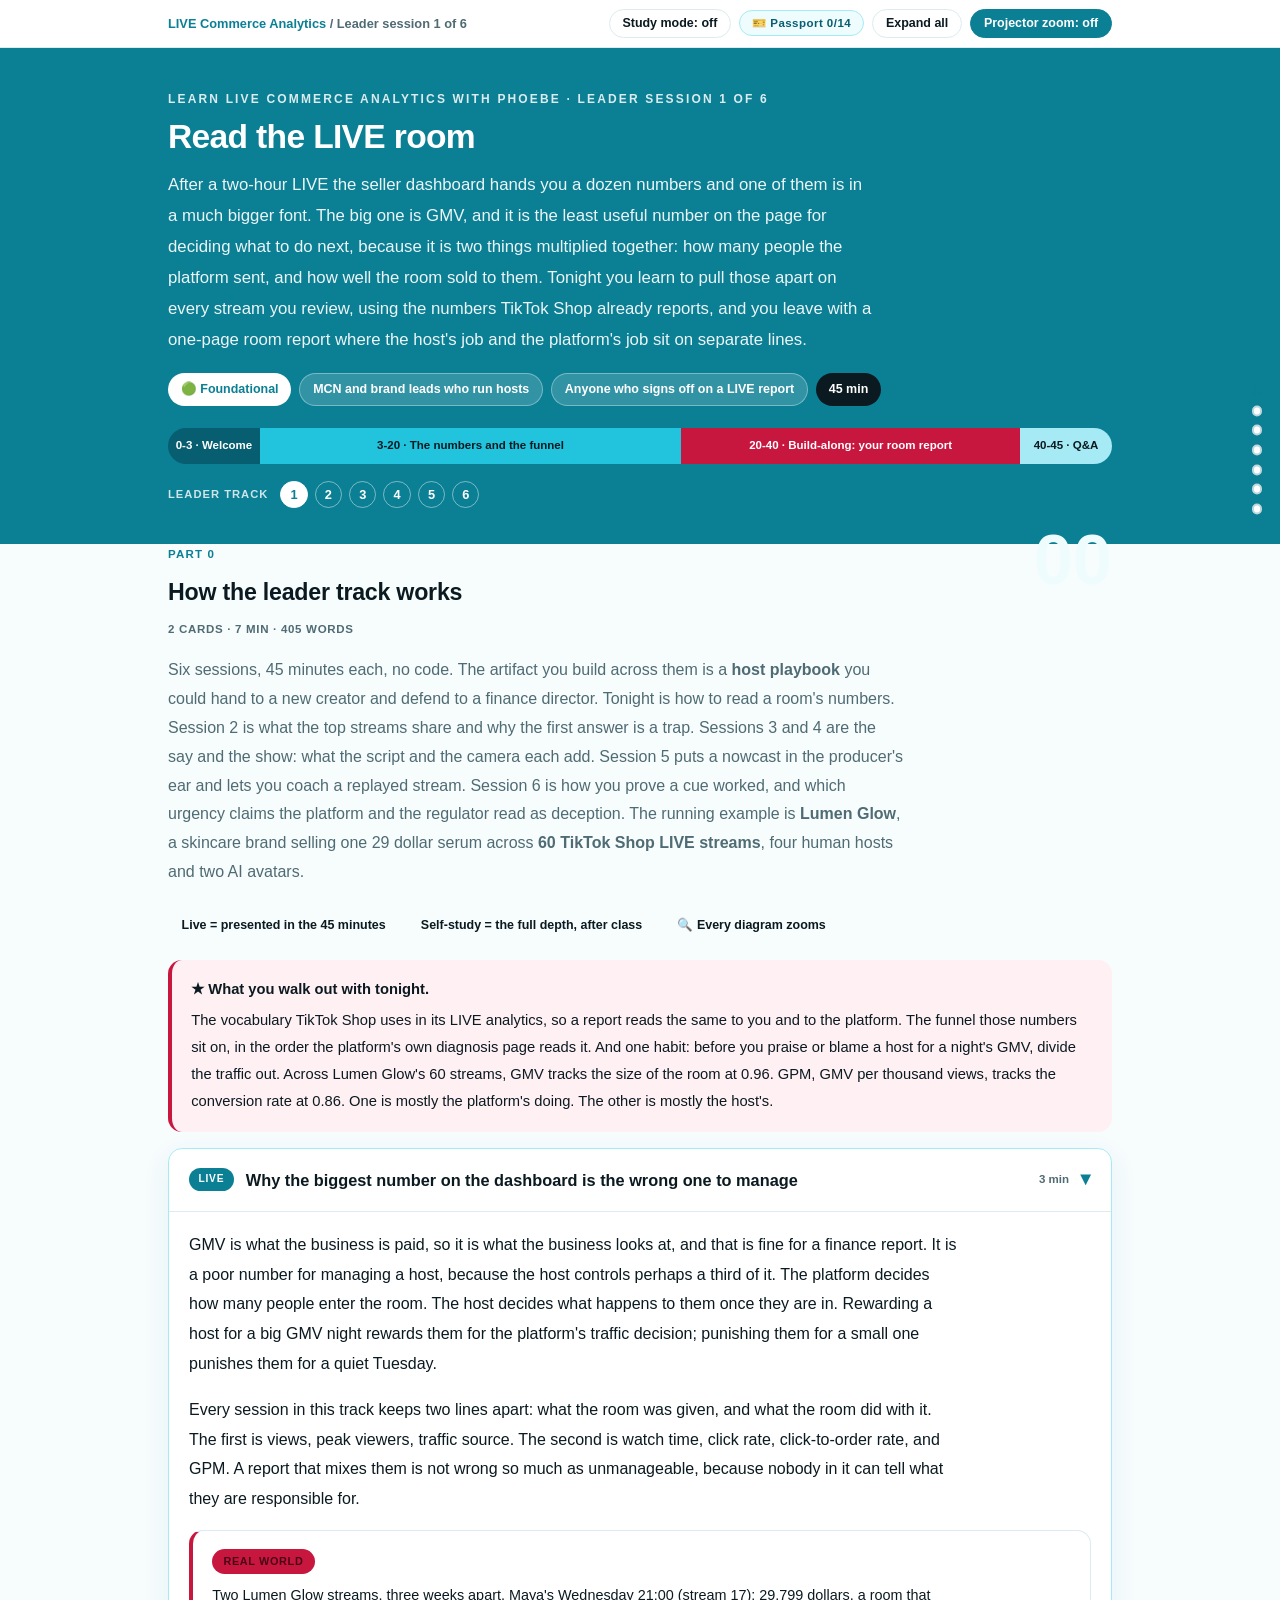
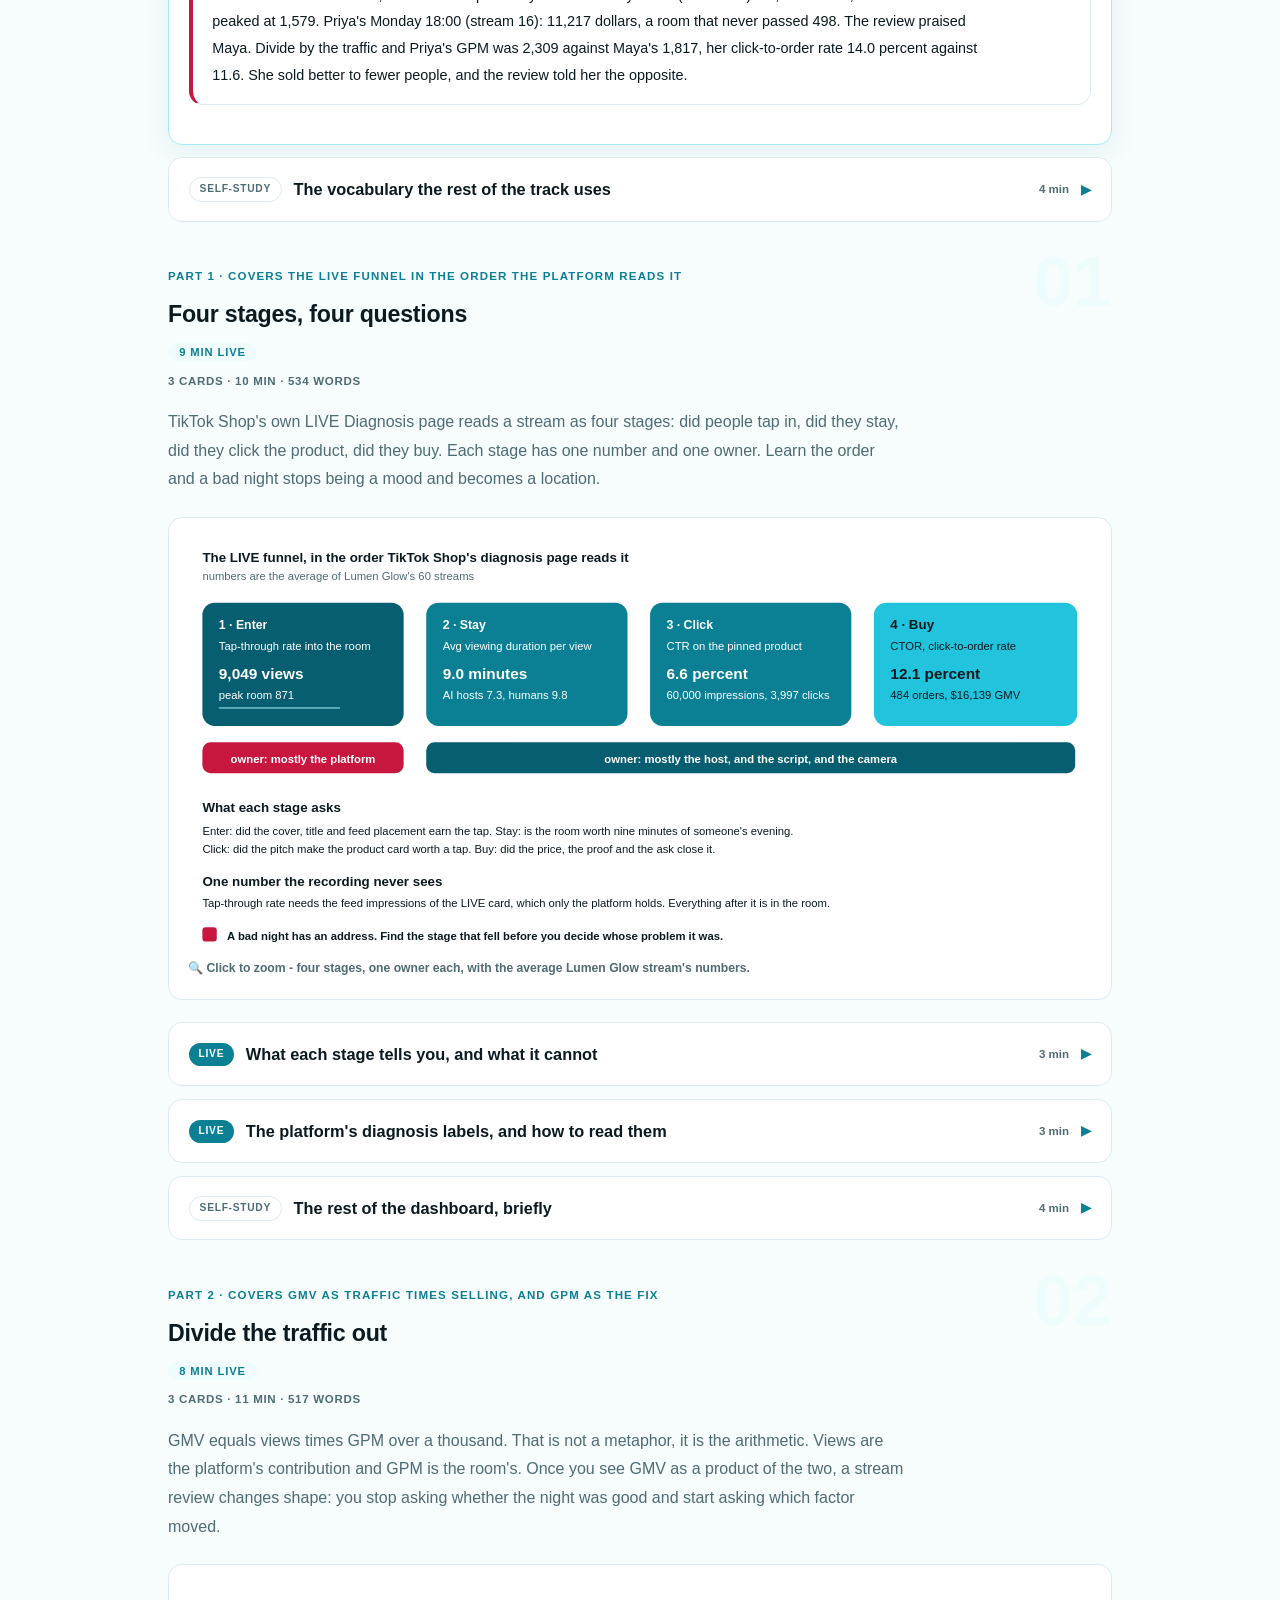
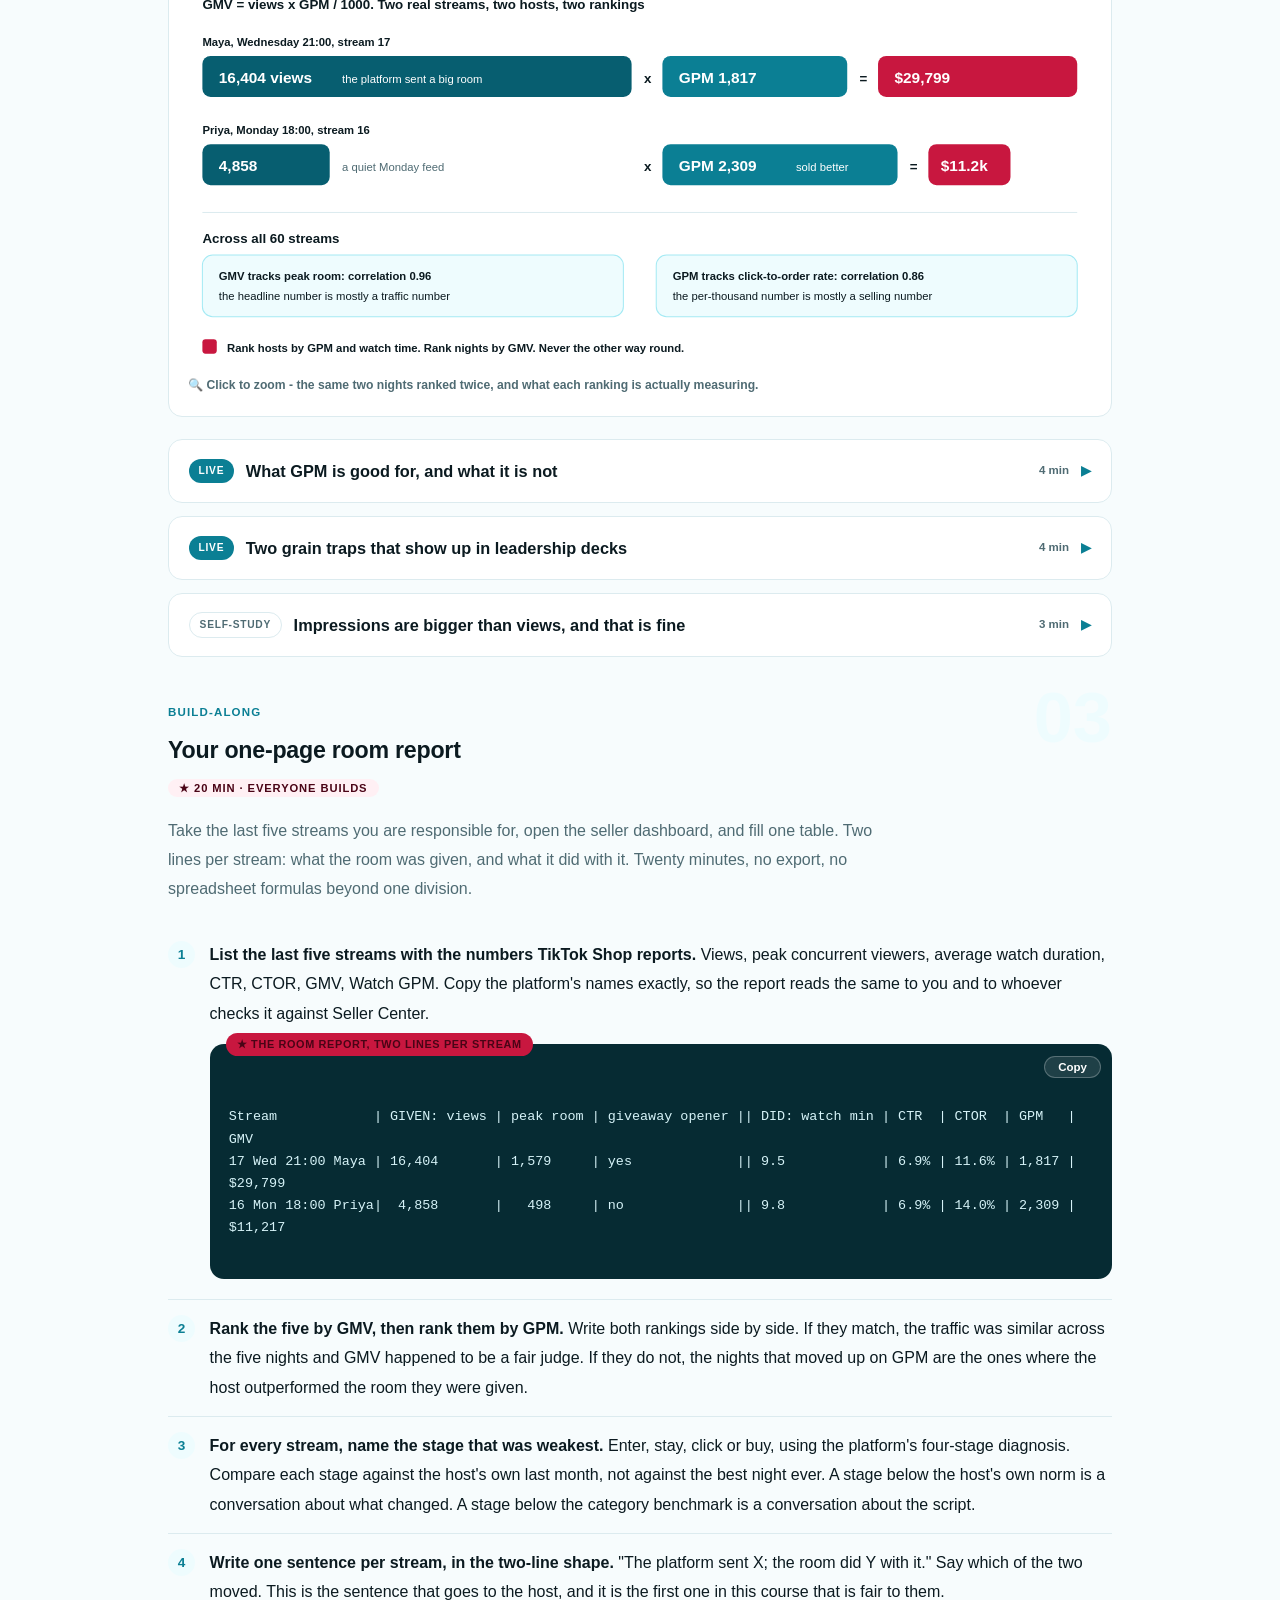
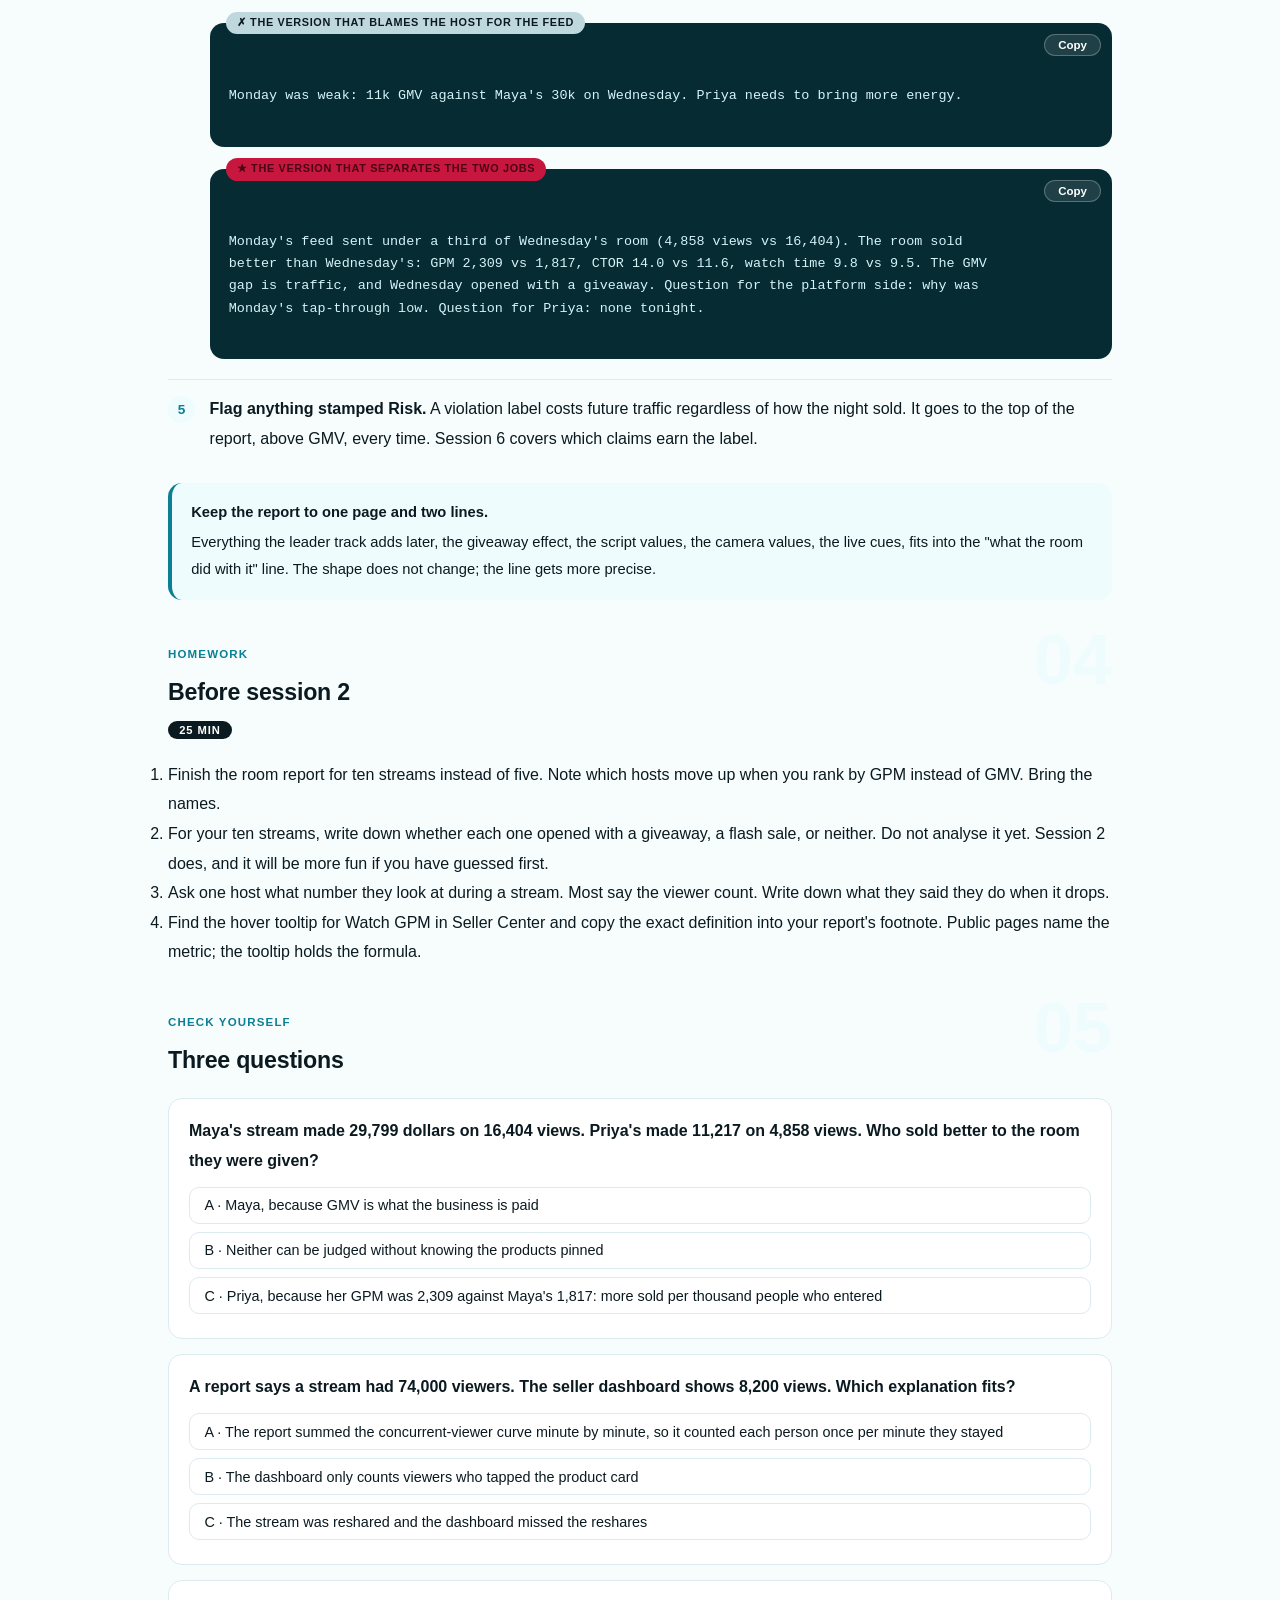
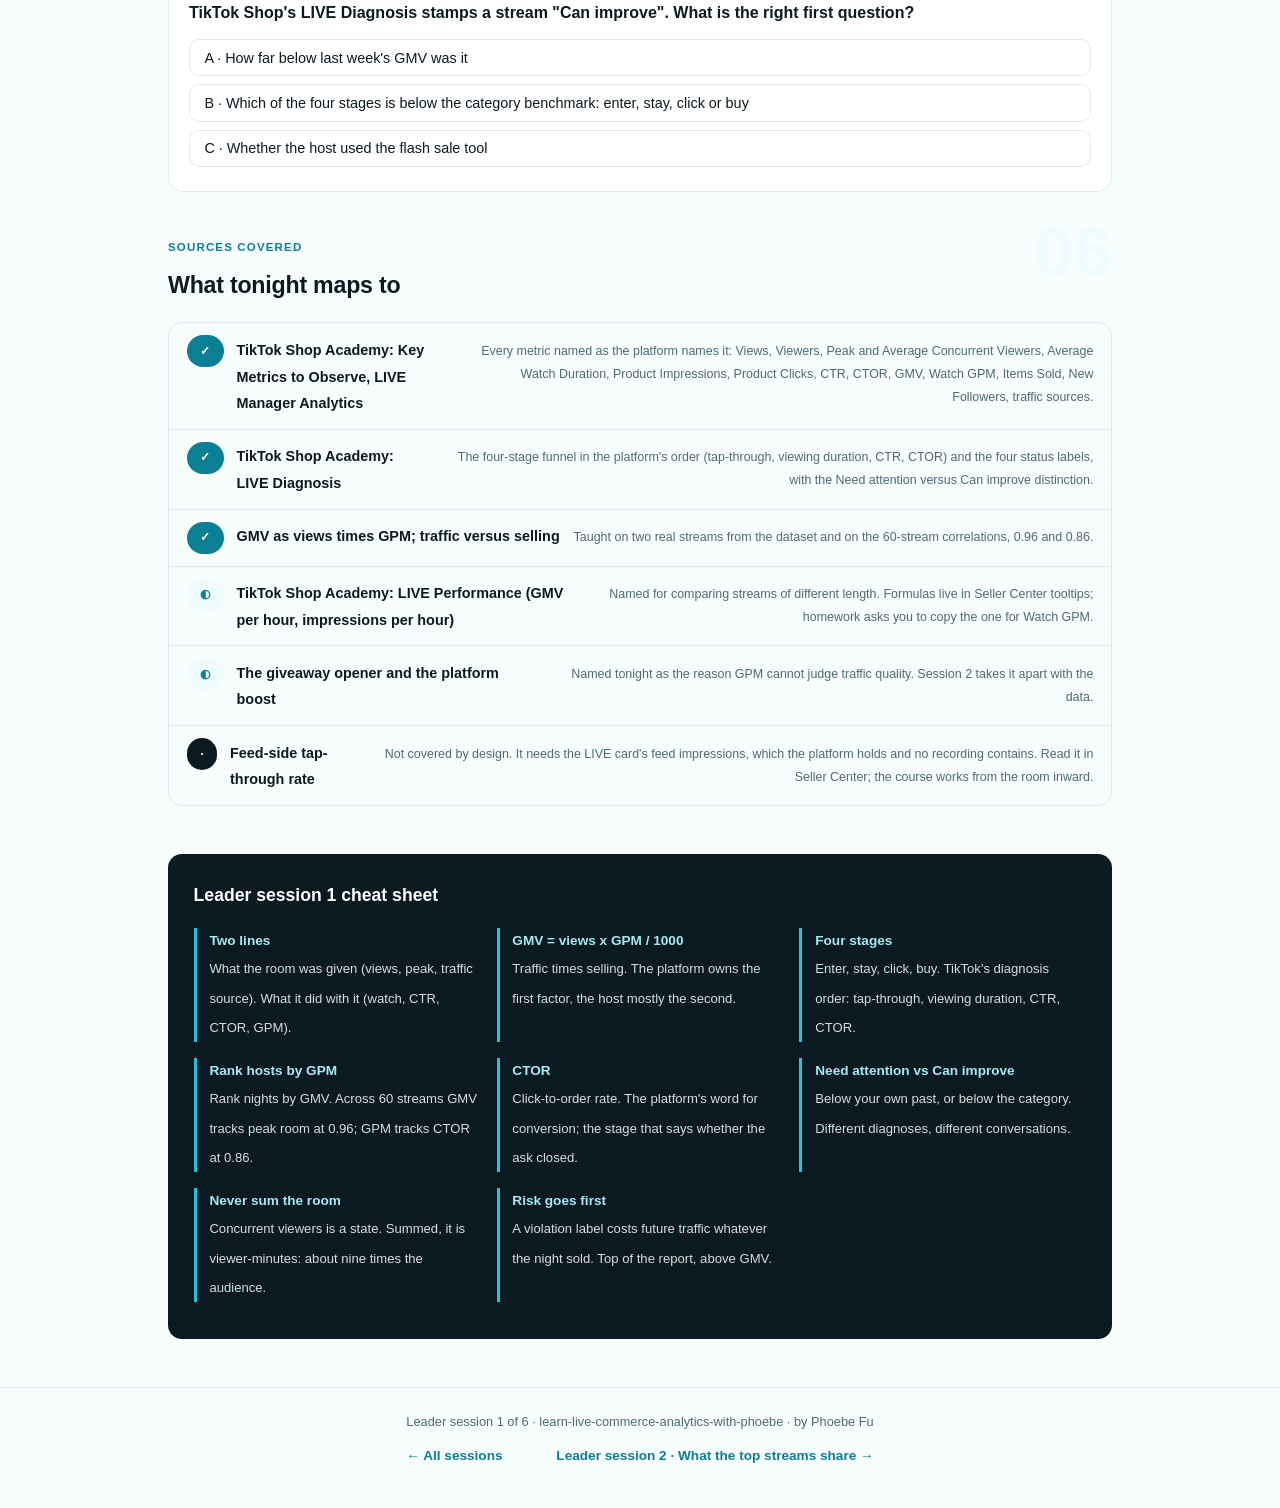
==== commit ba71334f: "Layout: code boxes stack under step text; toolbar is one row .step was display:flex, so a prompt-box" ====
--- a/courses/a1-read-the-room.html
+++ b/courses/a1-read-the-room.html
@@ -19,13 +19,13 @@
 <meta name="twitter:image" content="https://phoebefu6.github.io/learn-live-commerce-analytics-with-phoebe/assets/og-cover.png">
 <!-- social:end -->
 <title>Leader session 1 · Read the LIVE room - learn live commerce analytics with phoebe</title>
-<link rel="stylesheet" href="../assets/style.css?v=1">
+<link rel="stylesheet" href="../assets/style.css?v=5">
 </head>
 <body>
 
 <div class="toolbar">
   <div class="wrap">
-    <span class="crumb"><a href="../index.html">learn-live-commerce-analytics-with-phoebe</a> / Leader session 1 of 6</span>
+    <span class="crumb"><a href="../index.html">LIVE Commerce Analytics</a> / Leader session 1 of 6</span>
     <button class="btn" id="toggle-all" type="button">Expand all</button>
     <button class="btn primary" id="zoom-toggle" type="button">Projector zoom: off</button>
   </div>
--- a/assets/style.css
+++ b/assets/style.css
@@ -86,8 +86,9 @@
   border-bottom: 1px solid var(--hairline);
   padding: .55rem 0;
 }
-.toolbar .wrap { display: flex; align-items: center; gap: .6rem; }
-.toolbar .crumb { font-size: .8rem; color: var(--muted); font-weight: 600; margin-right: auto; }
+.toolbar .wrap { display: flex; align-items: center; gap: .5rem; flex-wrap: nowrap; }
+.toolbar .crumb { font-size: .8rem; color: var(--muted); font-weight: 600; margin-right: auto; min-width: 0; white-space: nowrap; overflow: hidden; text-overflow: ellipsis; }
+.toolbar .btn { white-space: nowrap; flex: none; padding: .38rem .8rem; font-size: .78rem; line-height: 1.2; }
 .toolbar .crumb a { color: var(--indigo); text-decoration: none; }
 .btn {
   border: 1px solid var(--hairline);
@@ -287,11 +288,15 @@
 /* ---------- demo steps ---------- */
 .steps { counter-reset: step; margin: .6rem 0 1rem; }
 .step {
-  display: flex;
-  gap: .9rem;
+  display: grid;
+  grid-template-columns: max-content minmax(0, 1fr);
+  column-gap: .9rem;
+  row-gap: .2rem;
   padding: .85rem 0;
   border-bottom: .5px solid var(--hairline);
 }
+.step > * { grid-column: 2; min-width: 0; }
+.step > .prompt-box { margin: .8rem 0 .4rem; }
 .step:last-child { border-bottom: none; }
 .step::before {
   counter-increment: step;
@@ -723,6 +728,9 @@
 
 
 @media (max-width: 640px) {
+  table.clean { display: block; overflow-x: auto; -webkit-overflow-scrolling: touch; }
+  .lb, .lb-panel, .lb-chart, .lb-stats, .lb-ctl, .lb-forty { min-width: 0; max-width: 100%; }
+  .lb-chart svg { max-width: 100%; }
   
   
 }
@@ -795,7 +803,9 @@
   /* 44px tap targets */
   details.card summary { min-height: 44px; }
   .qopt { min-height: 44px; display: flex; align-items: center; padding: .7rem .9rem; }
-  .toolbar .btn, .pagefoot a { min-height: 44px; display: inline-flex; align-items: center; }
+  .toolbar .btn, .pagefoot a { min-height: 44px; display: inline-flex; align-items: center; justify-content: center; }
+  .toolbar .crumb, .toolbar #zoom-toggle { display: none; }   /* the journey strip names the session; projector zoom is a desk feature */
+  .toolbar .btn { flex: 1 1 0; padding: .3rem .4rem; font-size: .72rem; }
 }
 
 @media (max-width: 640px) {
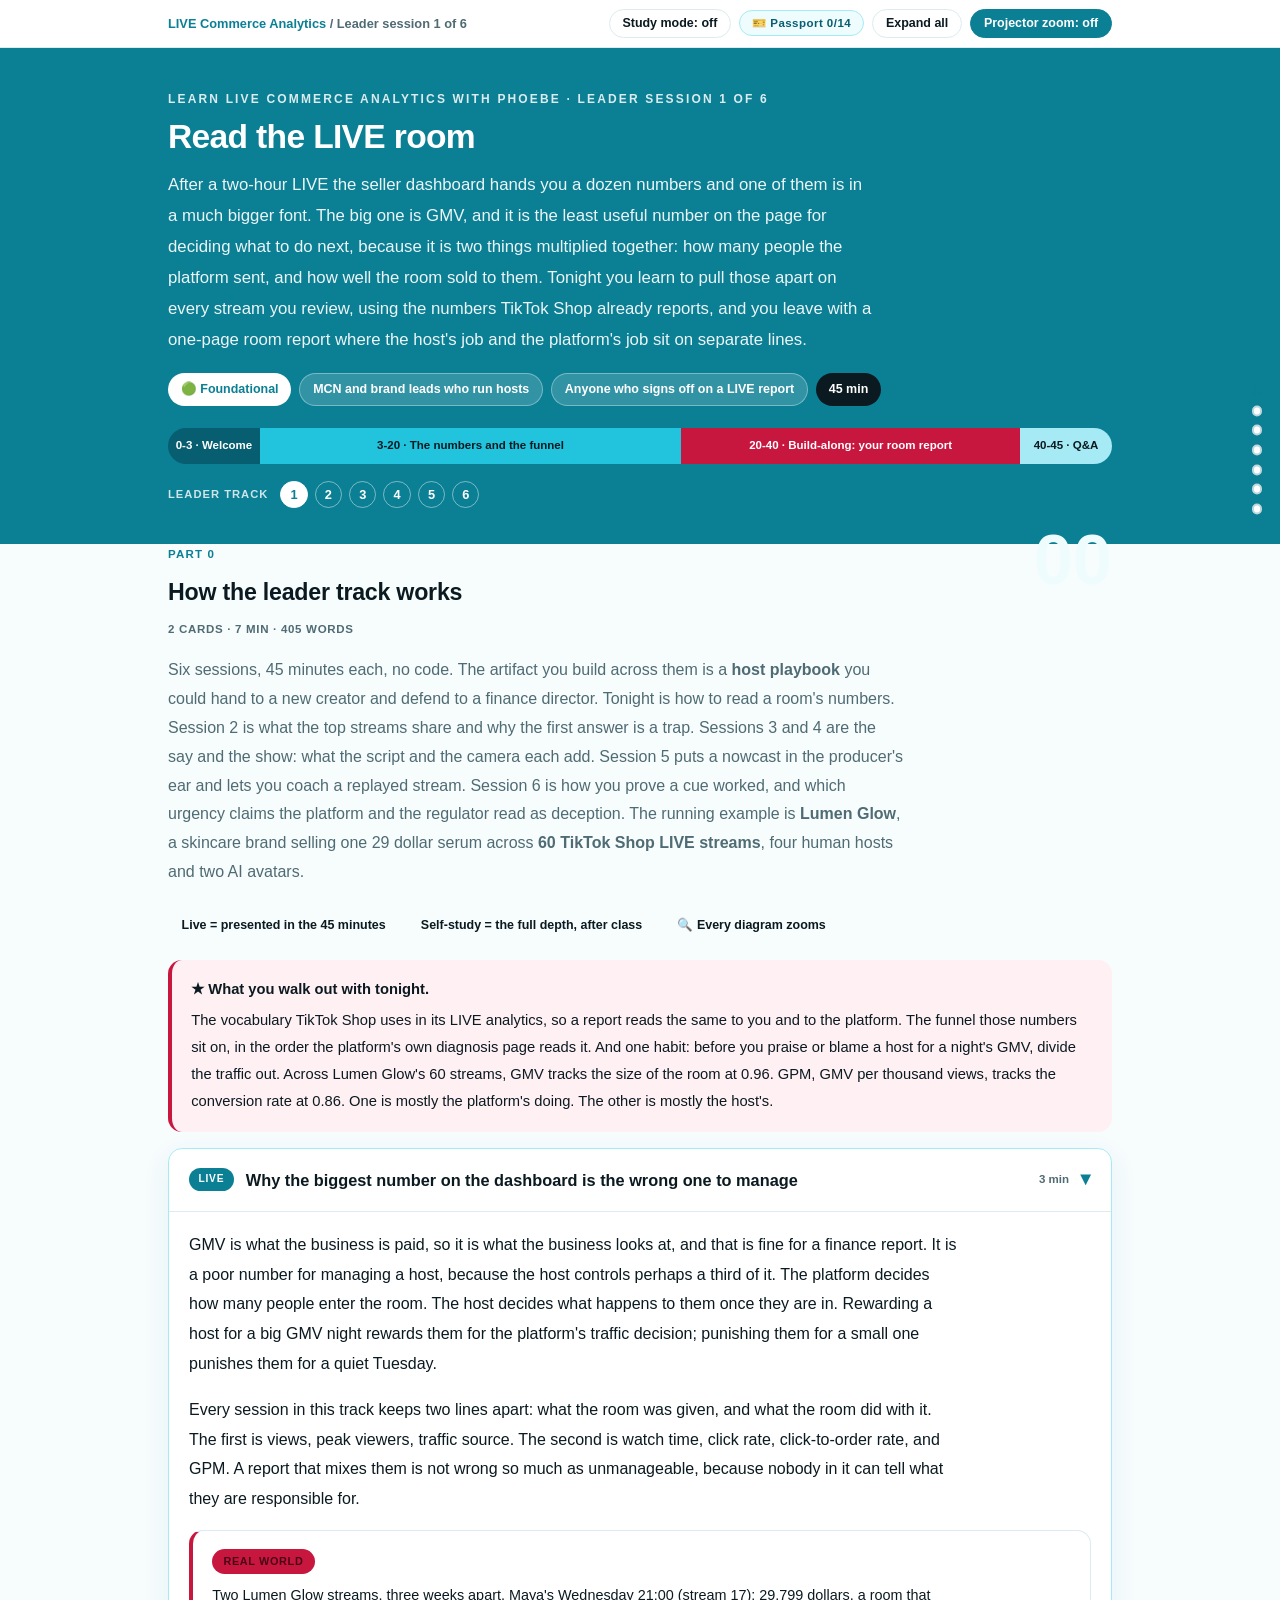
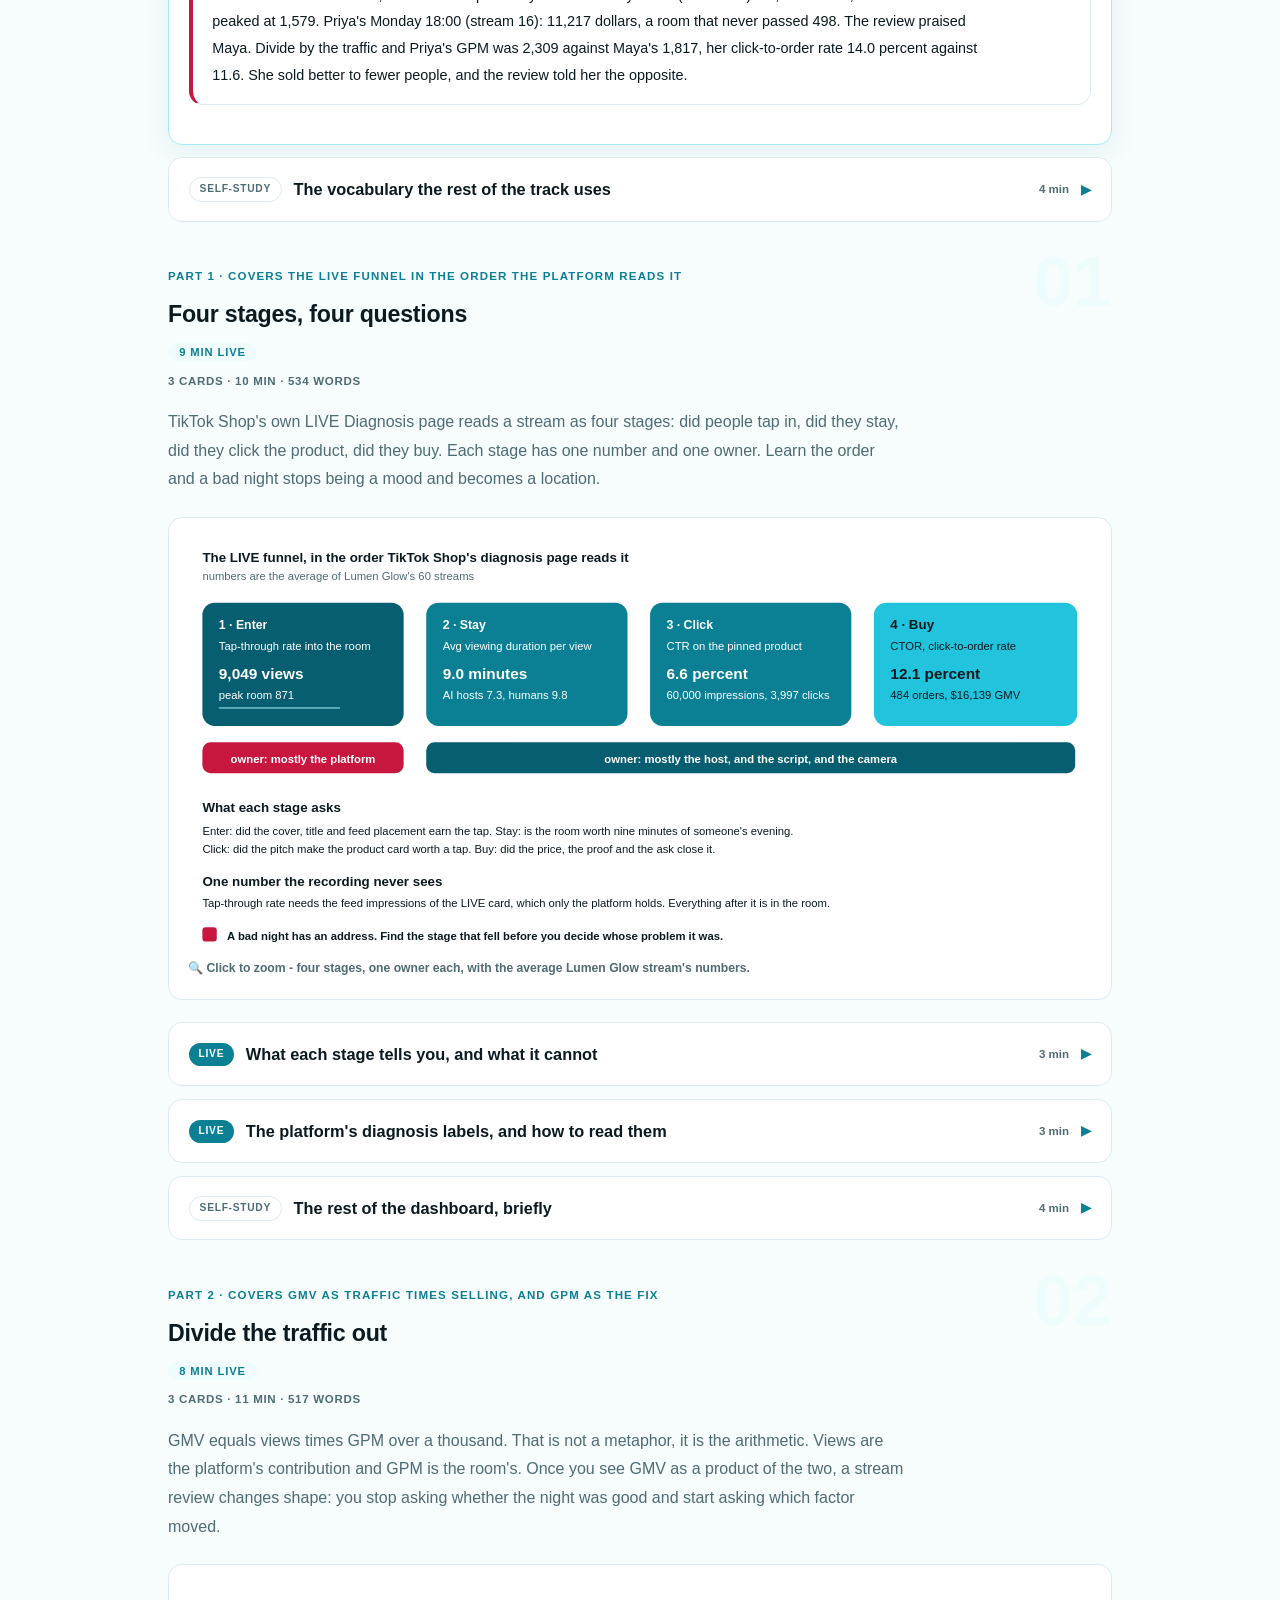
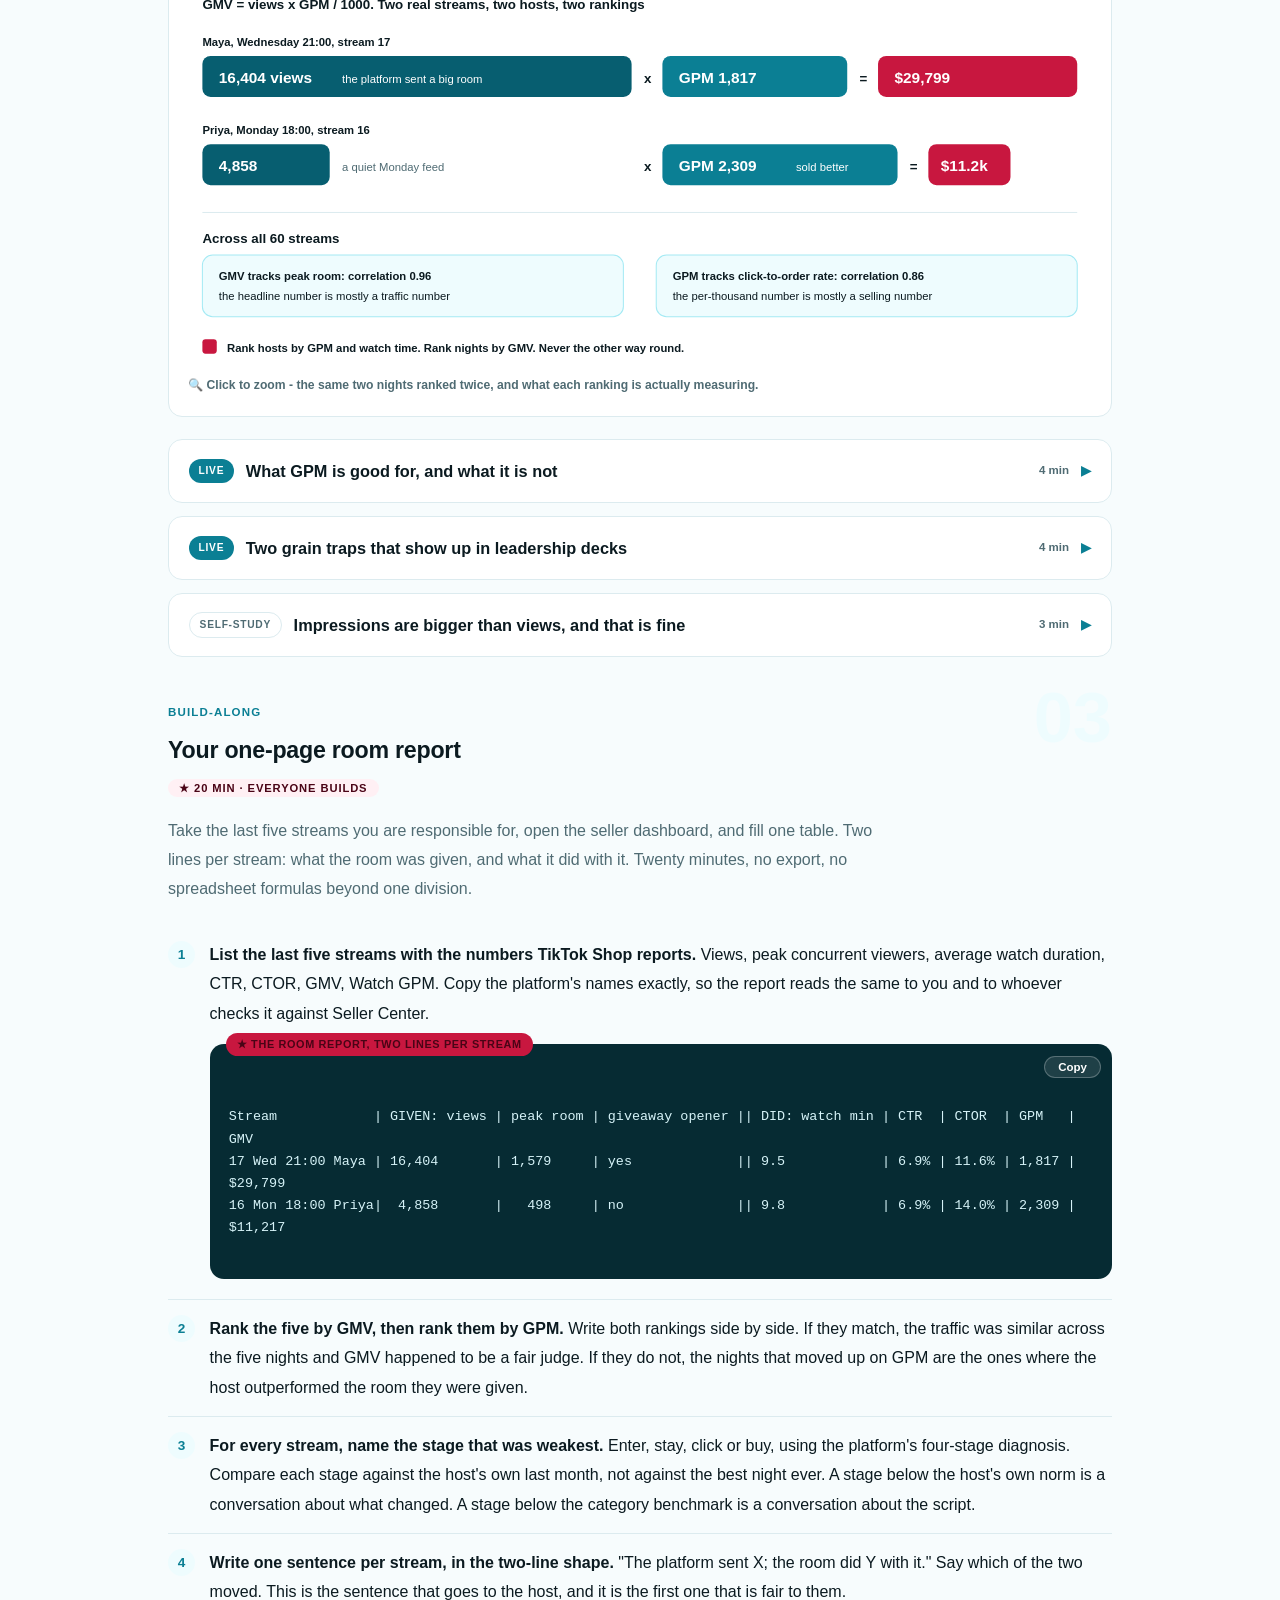
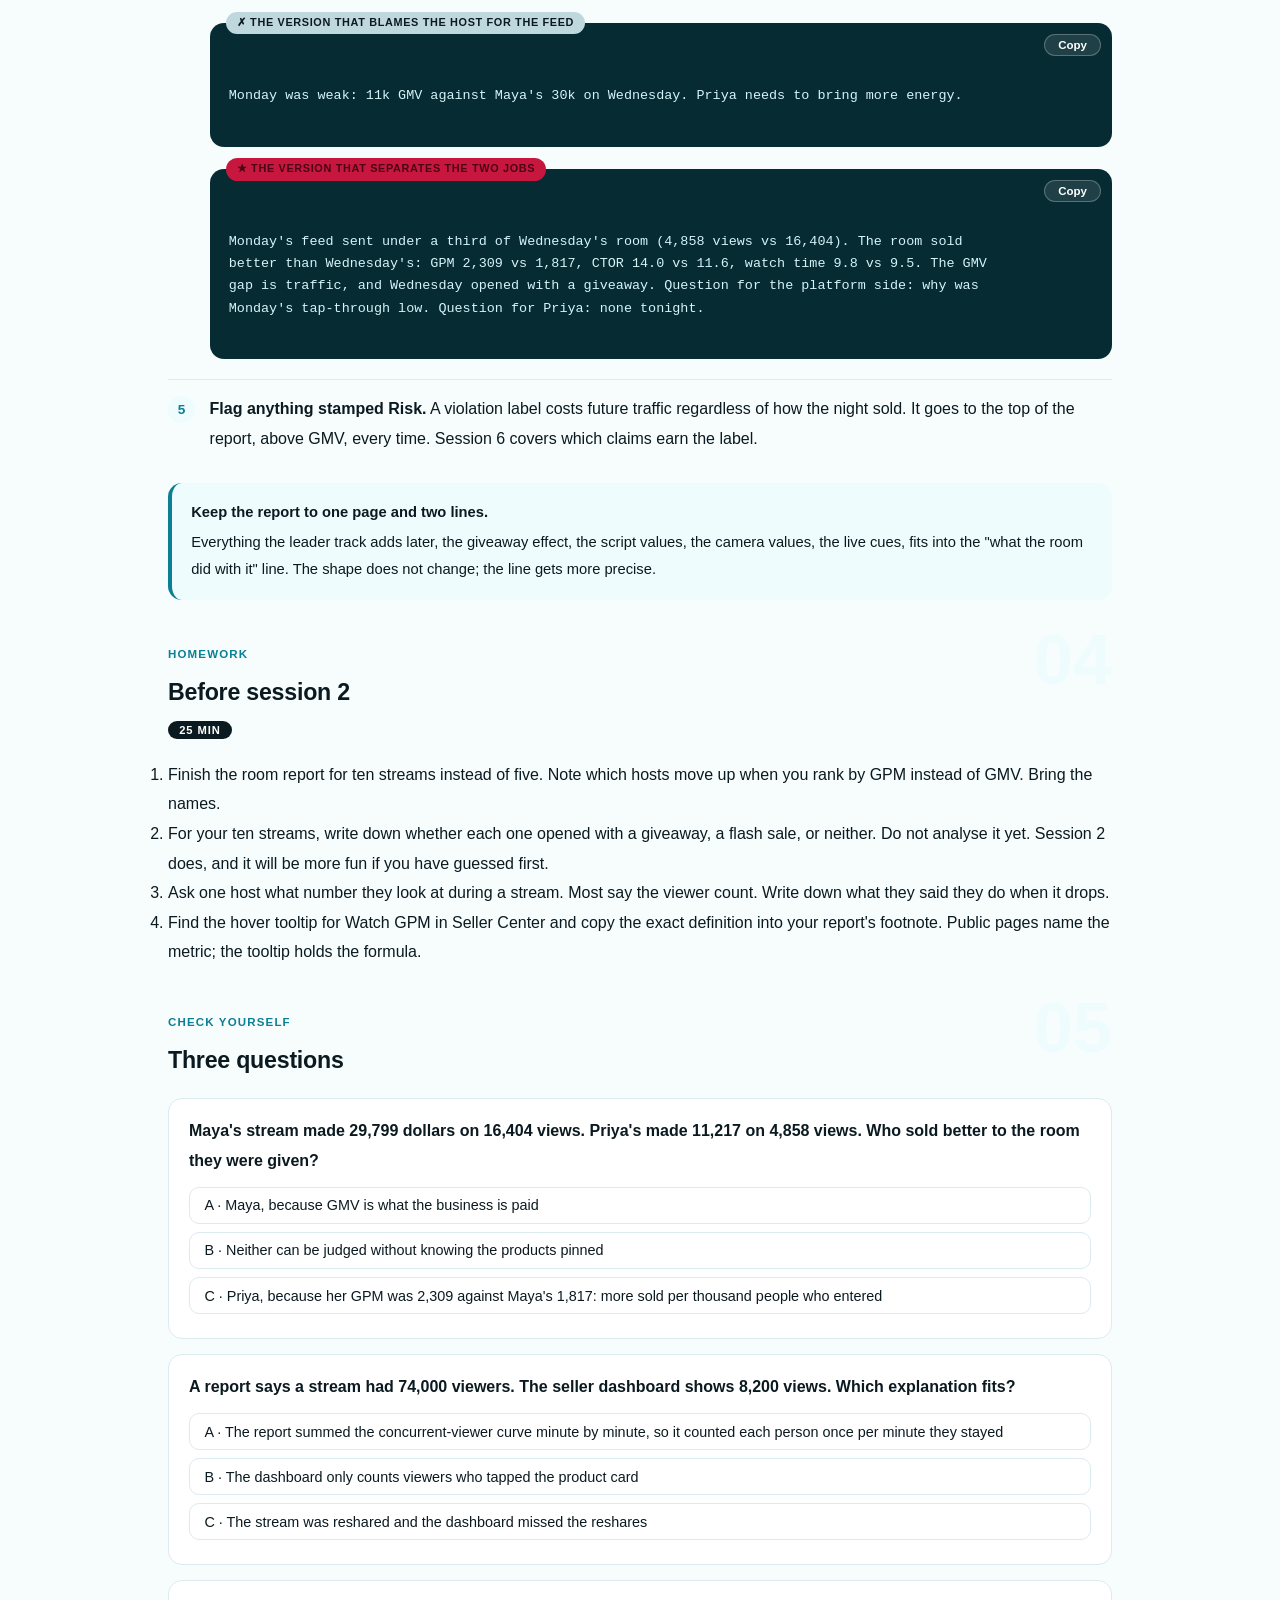
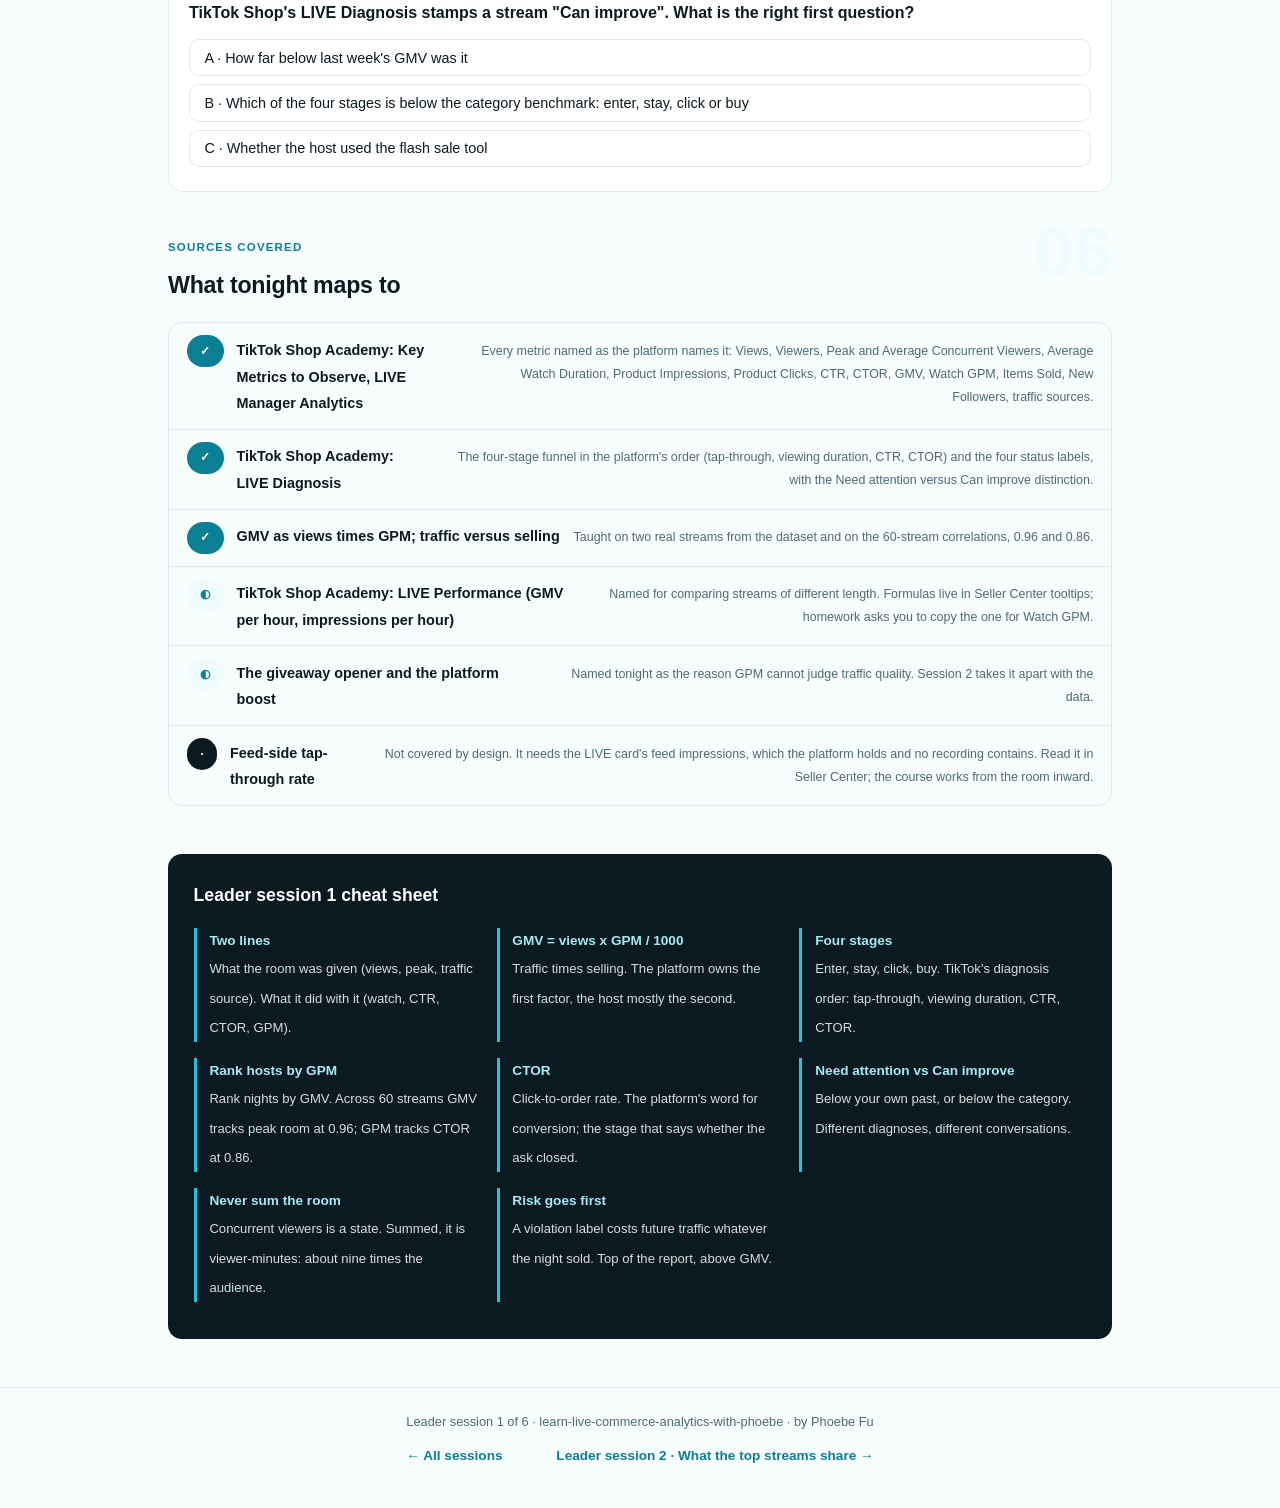
==== commit e2c497a6: "Remove self-referential course text from session pages Pages carry content only; state the practice " ====
--- a/courses/a1-read-the-room.html
+++ b/courses/a1-read-the-room.html
@@ -340,7 +340,7 @@
         <p><strong>For every stream, name the stage that was weakest.</strong> Enter, stay, click or buy, using the platform's four-stage diagnosis. Compare each stage against the host's own last month, not against the best night ever. A stage below the host's own norm is a conversation about what changed. A stage below the category benchmark is a conversation about the script.</p>
       </div>
       <div class="step">
-        <p><strong>Write one sentence per stream, in the two-line shape.</strong> "The platform sent X; the room did Y with it." Say which of the two moved. This is the sentence that goes to the host, and it is the first one in this course that is fair to them.</p>
+        <p><strong>Write one sentence per stream, in the two-line shape.</strong> "The platform sent X; the room did Y with it." Say which of the two moved. This is the sentence that goes to the host, and it is the first one that is fair to them.</p>
         <div class="prompt-box bad">
           <span class="label">✗ The version that blames the host for the feed</span>
 Monday was weak: 11k GMV against Maya's 30k on Wednesday. Priya needs to bring more energy.
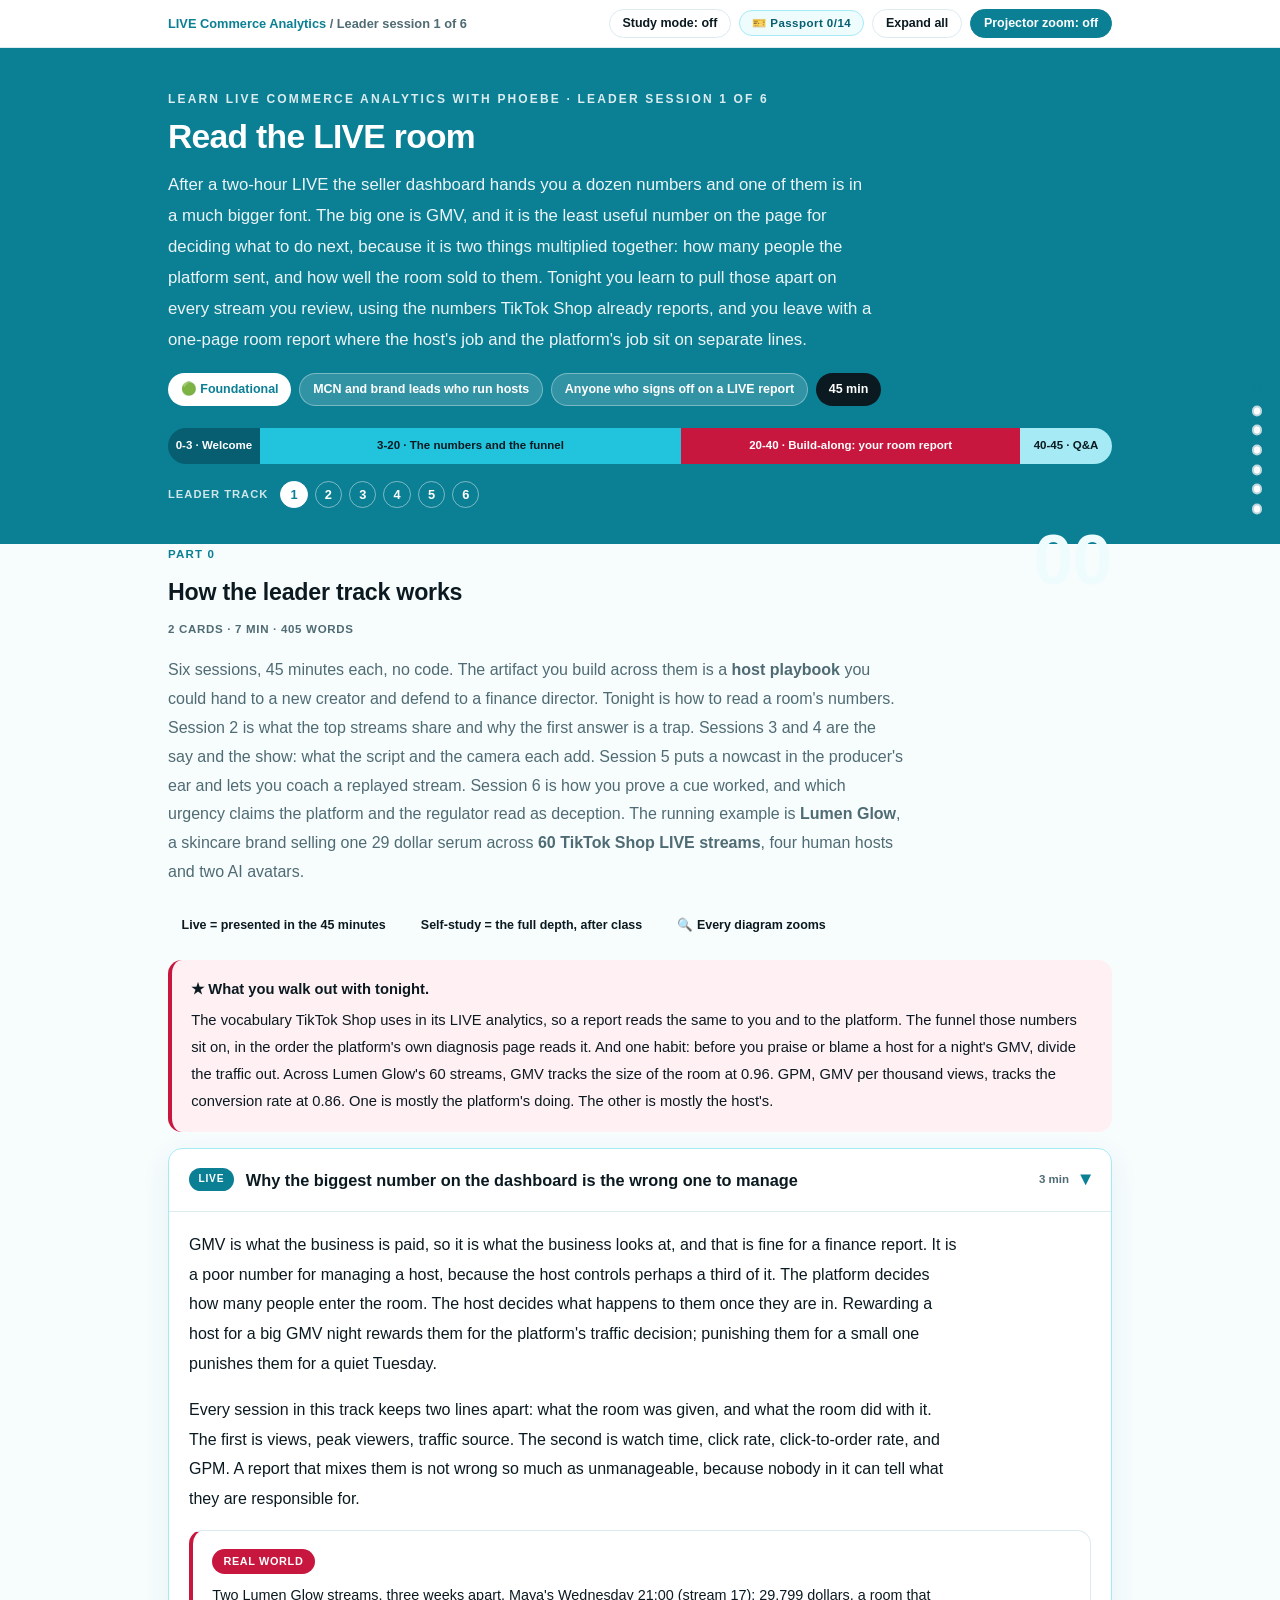
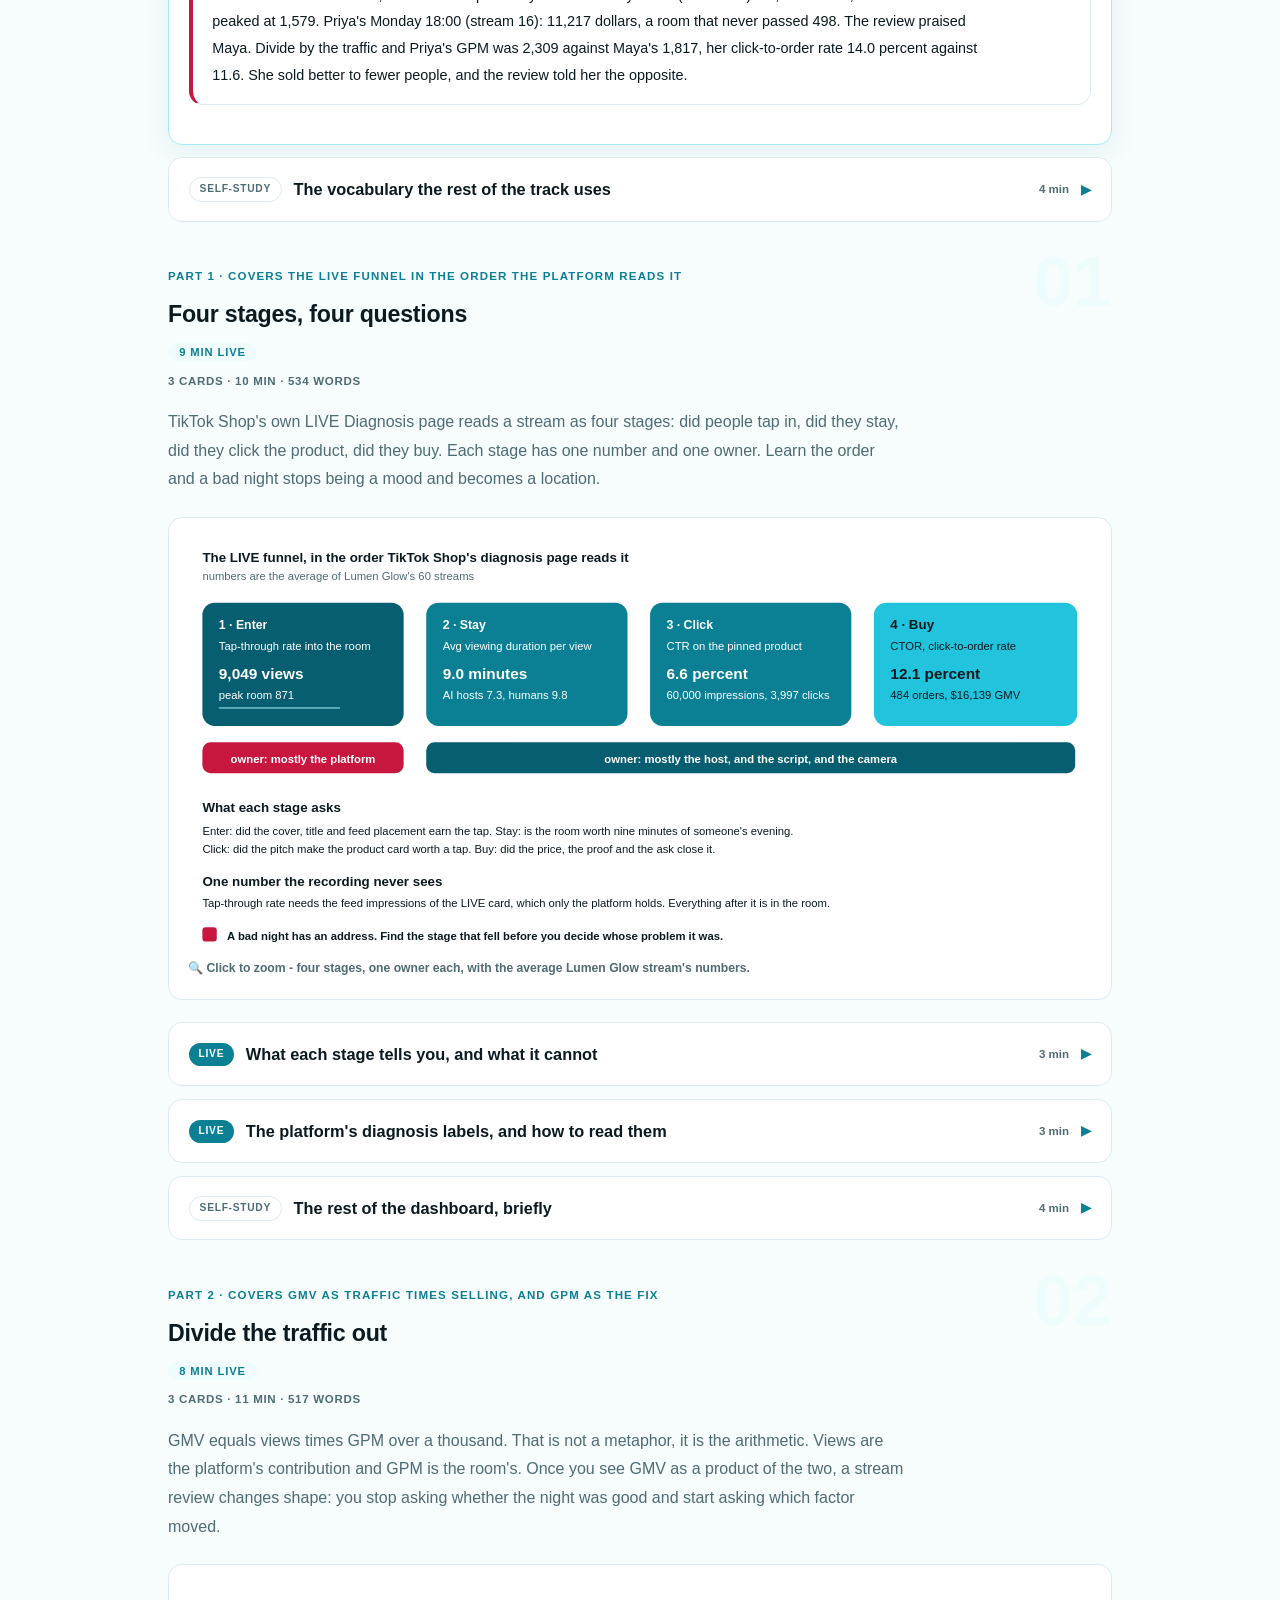
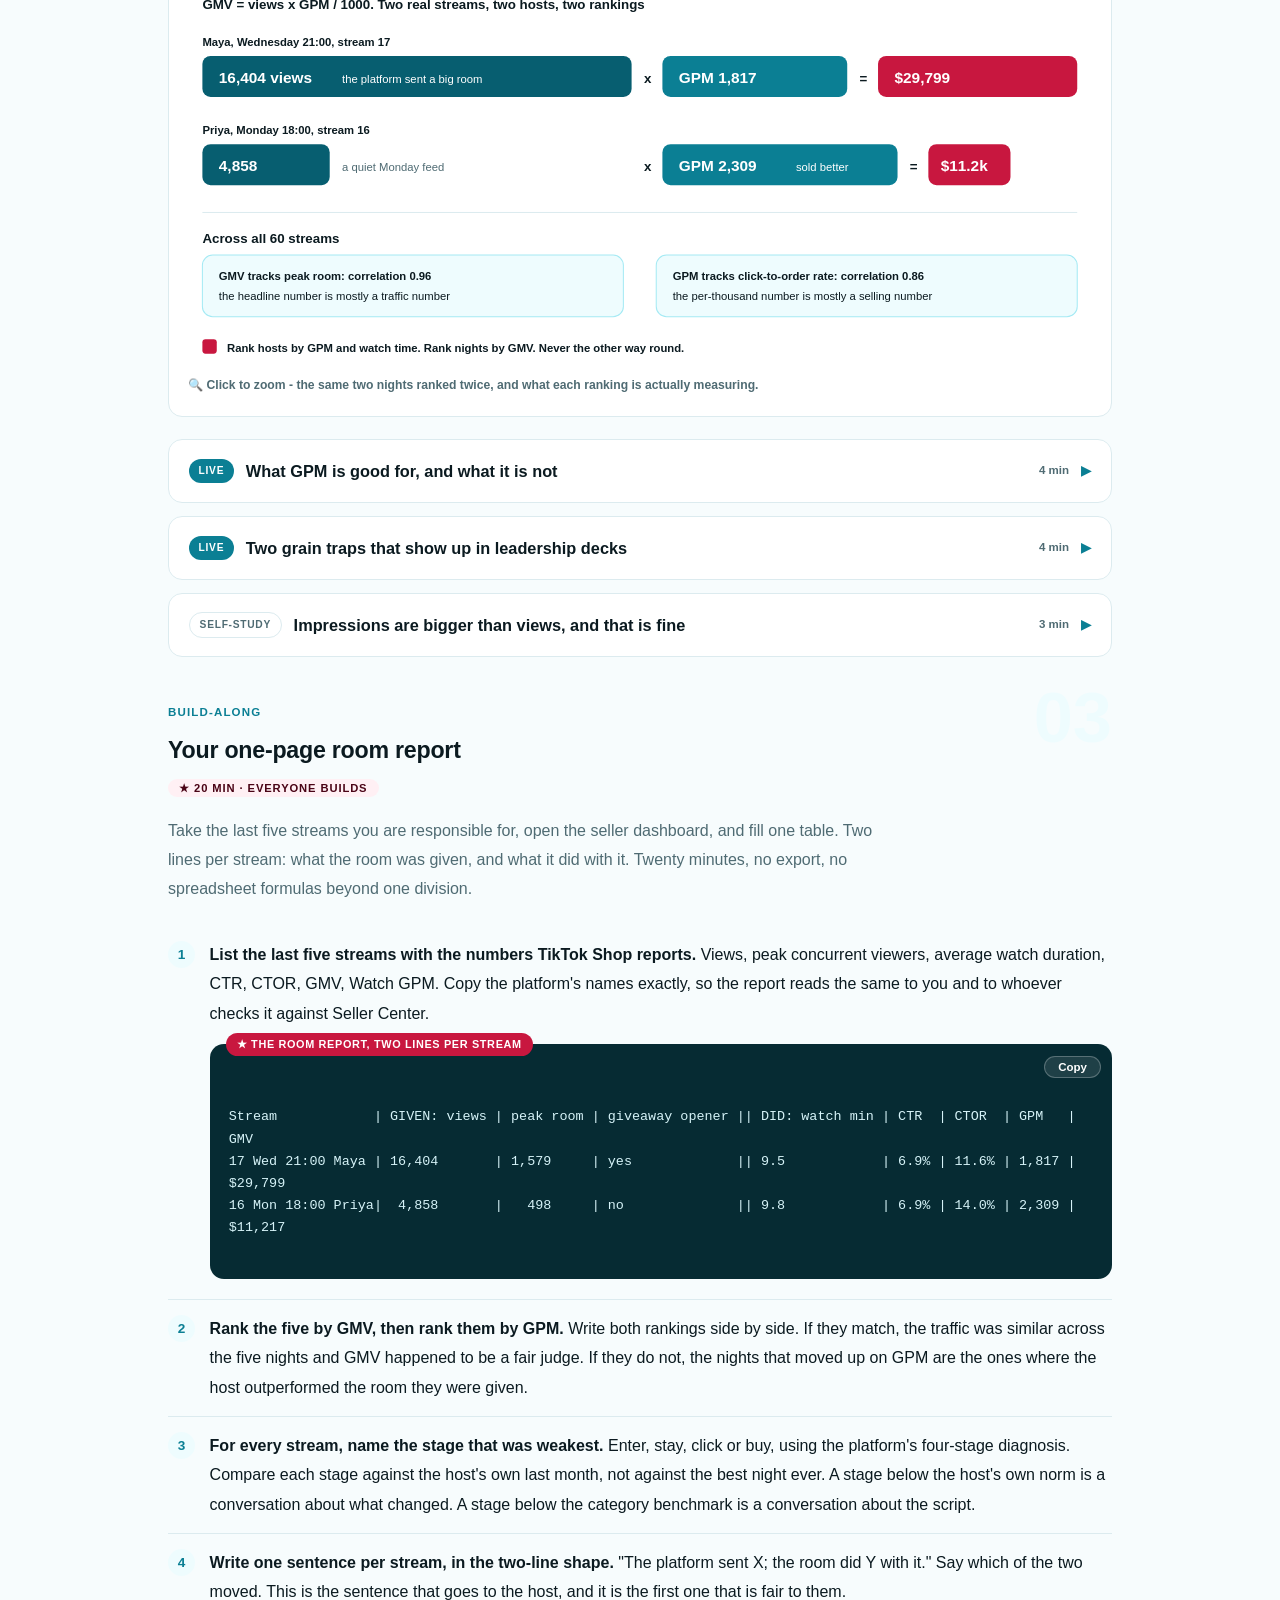
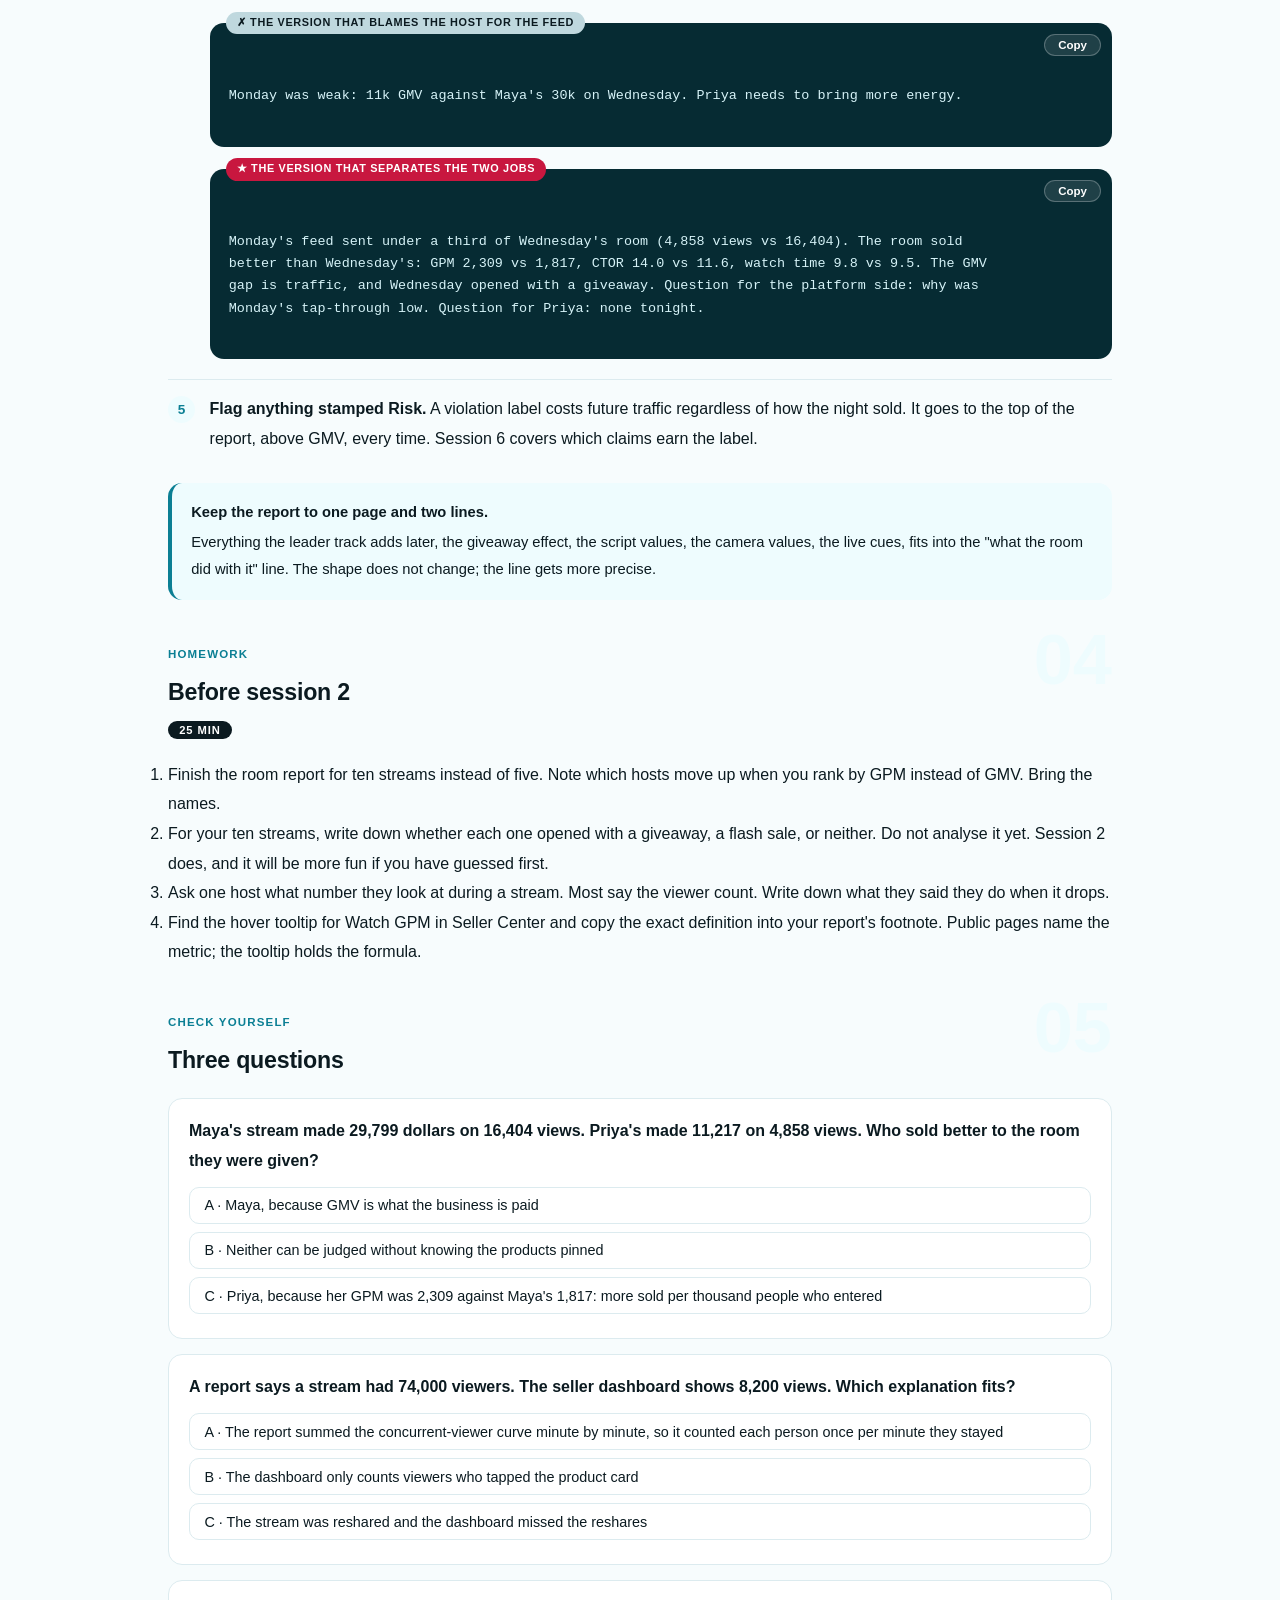
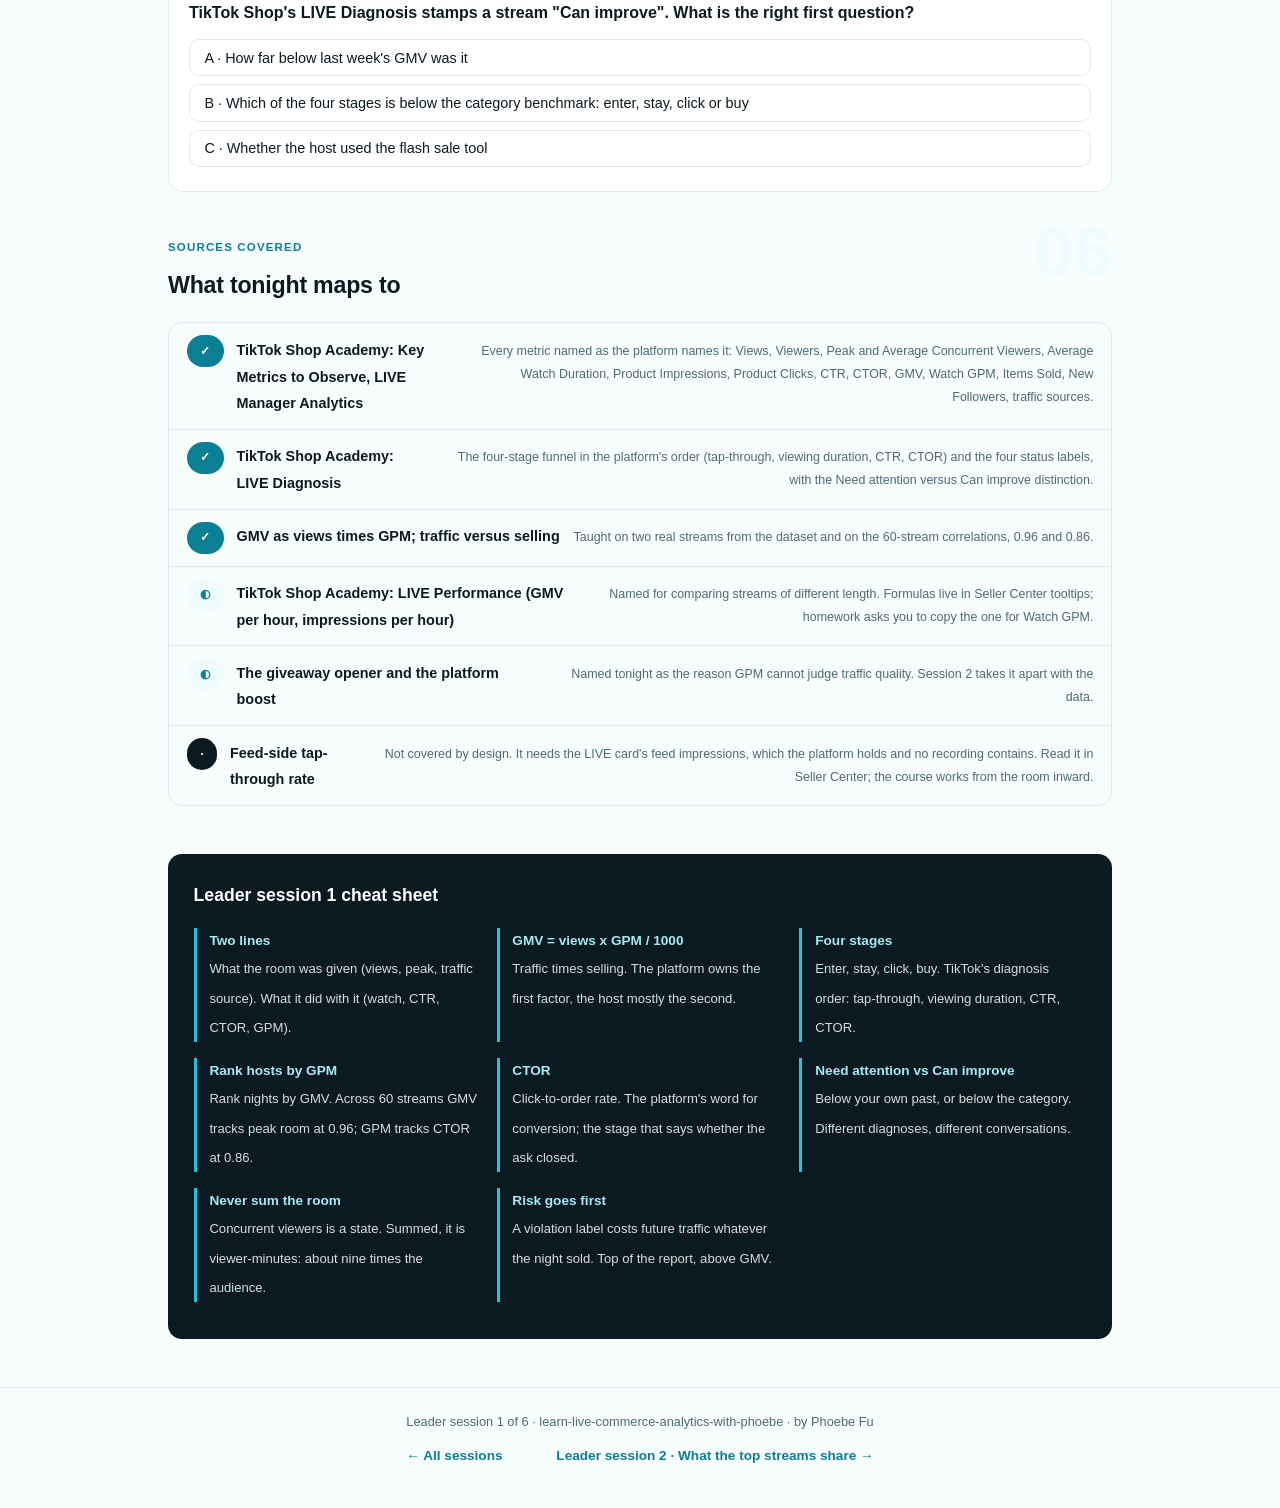
==== commit e895382f: "Fix unreadable pills and labels: white text on the amber fill The "Real world" pill, build-along ste" ====
--- a/courses/a1-read-the-room.html
+++ b/courses/a1-read-the-room.html
@@ -19,7 +19,7 @@
 <meta name="twitter:image" content="https://phoebefu6.github.io/learn-live-commerce-analytics-with-phoebe/assets/og-cover.png">
 <!-- social:end -->
 <title>Leader session 1 · Read the LIVE room - learn live commerce analytics with phoebe</title>
-<link rel="stylesheet" href="../assets/style.css?v=5">
+<link rel="stylesheet" href="../assets/style.css?v=6">
 </head>
 <body>
 
--- a/assets/style.css
+++ b/assets/style.css
@@ -208,7 +208,7 @@
 .pill.solid { background: var(--indigo); color: #fff; }
 .pill.light { background: var(--indigo-50); color: var(--indigo); }
 .pill.inkpill { background: var(--ink); color: #fff; }
-.pill.amber, .pill.peach { background: var(--amber); color: var(--amber-ink); }
+.pill.amber, .pill.peach { background: var(--amber); color: #fff; }
 .pill.bare { color: var(--faint); }
 
 /* ---------- 4D grid ---------- */
@@ -266,7 +266,7 @@
   padding: .15rem .7rem;
 }
 .prompt-box.bad .label { background: var(--faint); color: var(--ink); }
-.prompt-box.good .label { background: var(--amber); color: var(--amber-ink); }
+.prompt-box.good .label { background: var(--amber); color: #fff; }
 .copy-btn {
   position: absolute;
   top: .7rem;
@@ -283,7 +283,7 @@
   transition: background .15s ease;
 }
 .copy-btn:hover { background: rgba(255,255,255,.22); }
-.copy-btn.copied { background: var(--amber); border-color: var(--amber); color: var(--amber-ink); }
+.copy-btn.copied { background: var(--amber); border-color: var(--amber); color: #fff; }
 
 /* ---------- demo steps ---------- */
 .steps { counter-reset: step; margin: .6rem 0 1rem; }
@@ -335,7 +335,7 @@
 .callout.example .ex-pill {
   display: inline-block;
   background: var(--amber);
-  color: var(--amber-ink);
+  color: #fff;
   border-radius: 999px;
   padding: .15rem .7rem;
   font-size: .68rem;
@@ -677,7 +677,7 @@
   font-family: inherit; transition: all .14s ease; white-space: nowrap;
 }
 .sql-btn:hover { background: rgba(255,255,255,.2); }
-.sql-btn.sql-run { background: var(--amber); color: var(--amber-ink); border-color: var(--amber); }
+.sql-btn.sql-run { background: var(--amber); color: #fff; border-color: var(--amber); }
 .sql-btn.sql-run:hover { filter: brightness(1.05); }
 .sql-label {
   display: block;
@@ -933,7 +933,7 @@
   z-index: 2;
 }
 .hs-pin:hover { transform: translate(-50%, -50%) scale(1.18); }
-.hs-pin.on { background: var(--amber); color: var(--amber-ink); }
+.hs-pin.on { background: var(--amber); color: #fff; }
 .hs-pin::before {
   content: ""; position: absolute; inset: -7px; border-radius: 999px;
   border: 2px solid var(--indigo); opacity: 0;
@@ -1079,7 +1079,7 @@
   padding: 4px 11px; border-radius: 999px;
   background: rgba(255,255,255,.15);
 }
-.stakes-read .sk-delta.good { background: var(--amber); color: var(--amber-ink); }
+.stakes-read .sk-delta.good { background: var(--amber); color: #fff; }
 .stakes-read .sk-delta.bad { background: #FCA5A5; color: #7f1d1d; }
 
 /* --- 6. scorecard: halfway self-grade ------------------ */
@@ -1115,7 +1115,7 @@
   background: var(--indigo-50); color: var(--indigo-deep);
   border: 1px solid var(--indigo-soft); cursor: default;
 }
-.pp-pill.full { background: var(--amber); color: var(--amber-ink); border-color: var(--amber); }
+.pp-pill.full { background: var(--amber); color: #fff; border-color: var(--amber); }
 .pp-strip { display: flex; gap: 10px; flex-wrap: wrap; margin: 18px 0 6px; }
 .pp-stamp {
   display: flex; flex-direction: column; align-items: center; gap: 6px;
@@ -1142,7 +1142,7 @@
   display: inline-block; margin-bottom: 7px;
   font: 800 0.68rem Inter, sans-serif; letter-spacing: .07em;
   text-transform: uppercase; padding: 3px 10px; border-radius: 999px;
-  background: var(--amber); color: var(--amber-ink);
+  background: var(--amber); color: #fff;
 }
 
 /* --- mobile floor (desktop is the product) ------------- */
@@ -1190,7 +1190,7 @@
 .dh-cell { font: 700 0.66rem ui-monospace, Menlo, monospace; padding: 3px 6px; border-radius: 5px;
   background: var(--indigo-50); color: var(--indigo-deep); transition: all .1s linear; }
 .dh-cell.rest { background: var(--paper); color: var(--faint); }
-.dh-cell.now { background: var(--amber); color: var(--amber-ink); transform: scale(1.18); }
+.dh-cell.now { background: var(--amber); color: #fff; transform: scale(1.18); }
 .dh-panel { border: 1px solid var(--hairline); border-radius: var(--radius); background: #fff; overflow: hidden; }
 .dh-phead { display: flex; align-items: center; gap: 10px; flex-wrap: wrap;
   padding: 13px 16px; background: var(--indigo-50); border-bottom: 1px solid var(--hairline); }
@@ -1468,7 +1468,7 @@
   cursor: help; border: 1px solid transparent;
 }
 .mb-c-quiet  { background: var(--indigo-50); color: var(--muted); border-color: var(--hairline); }
-.mb-c-false  { background: var(--amber); color: var(--amber-ink); }
+.mb-c-false  { background: var(--amber); color: #fff; }
 .mb-c-caught { background: var(--indigo); color: #fff; }
 .mb-c-missed { background: #991B1B; color: #FEF2F2; }
 
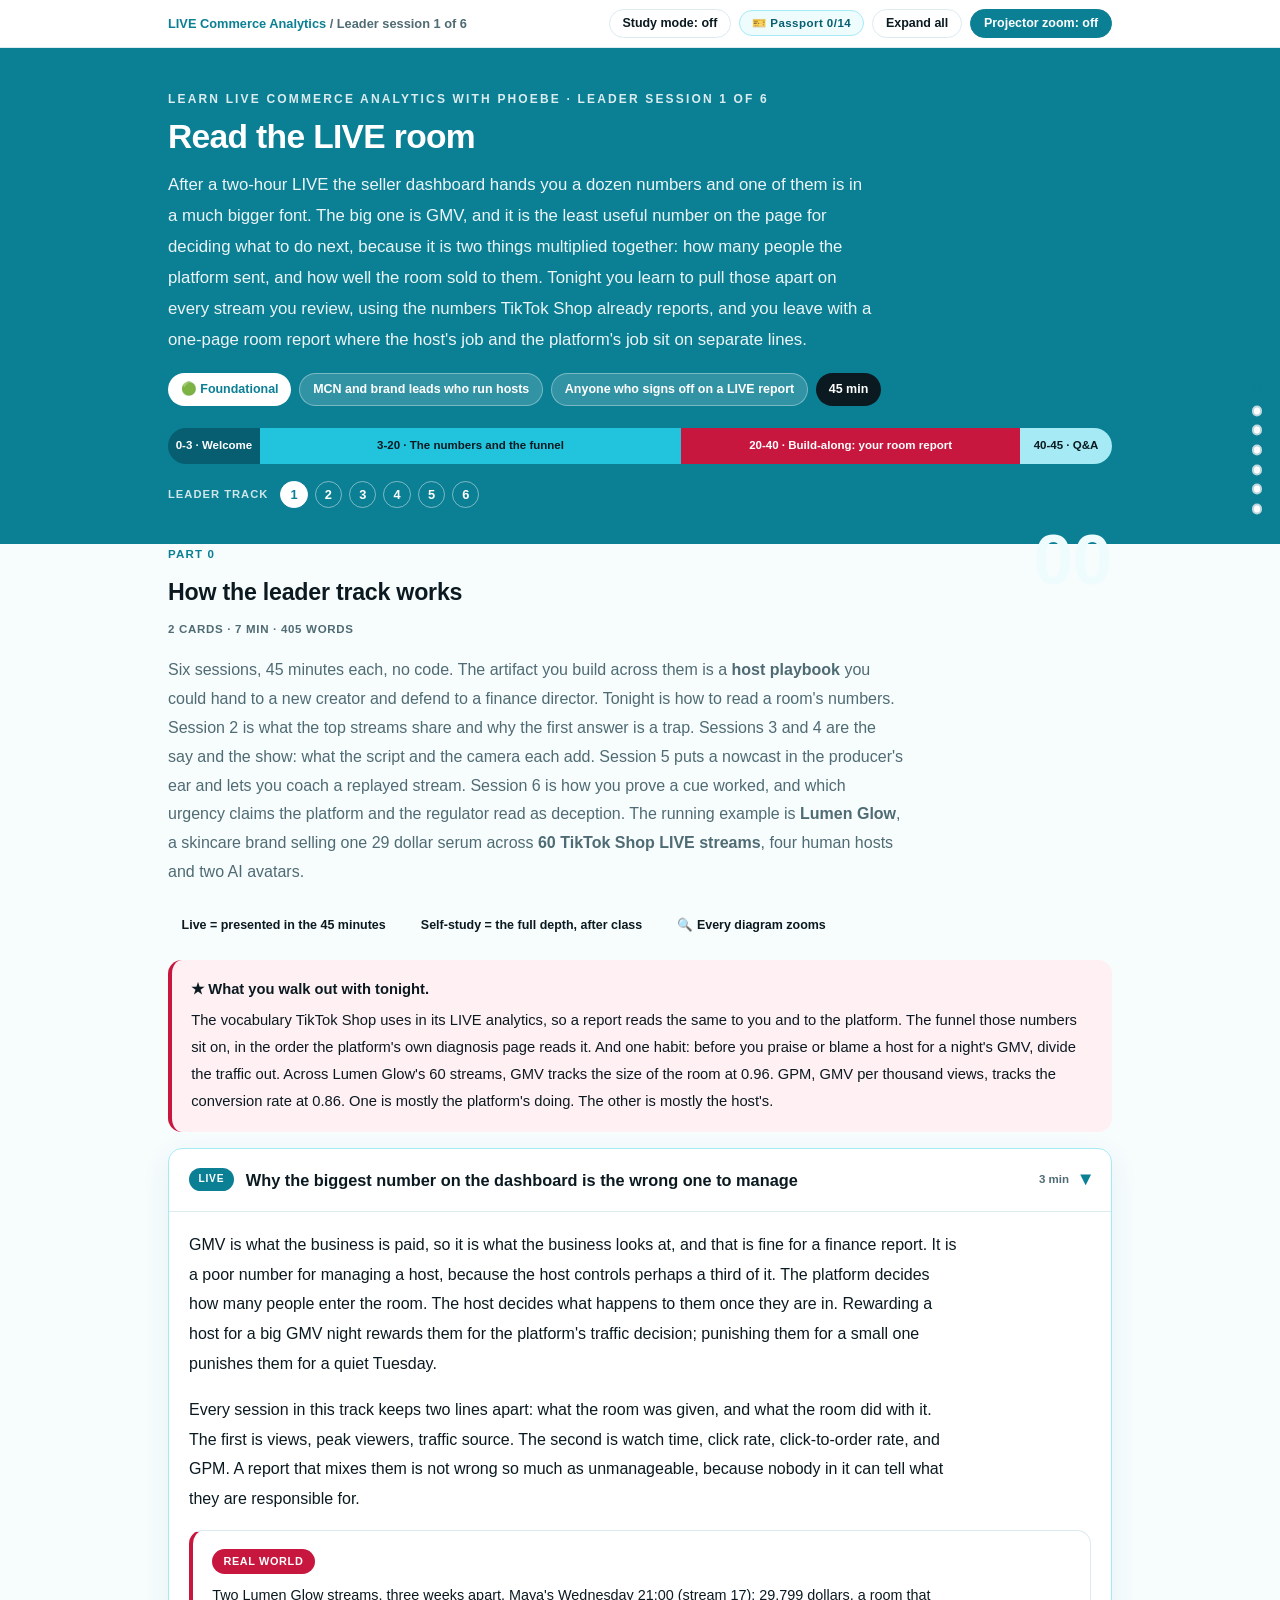
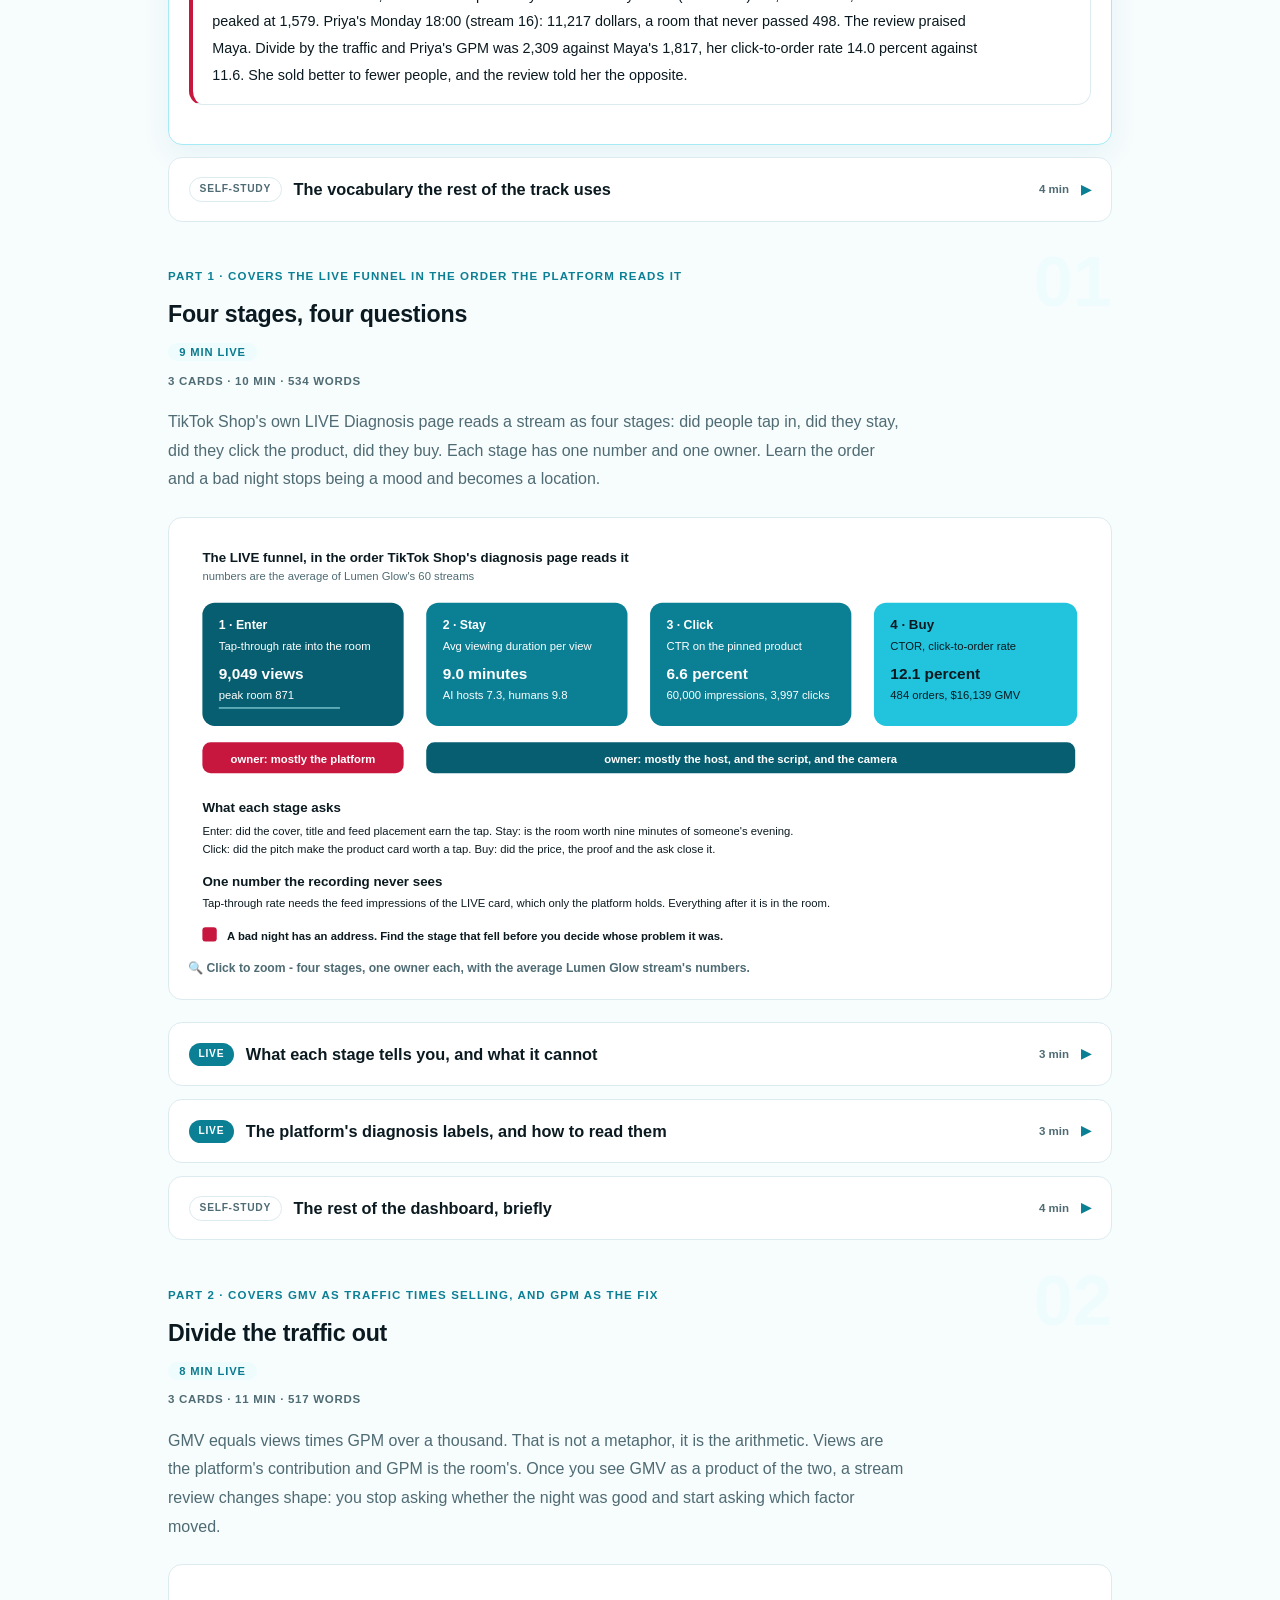
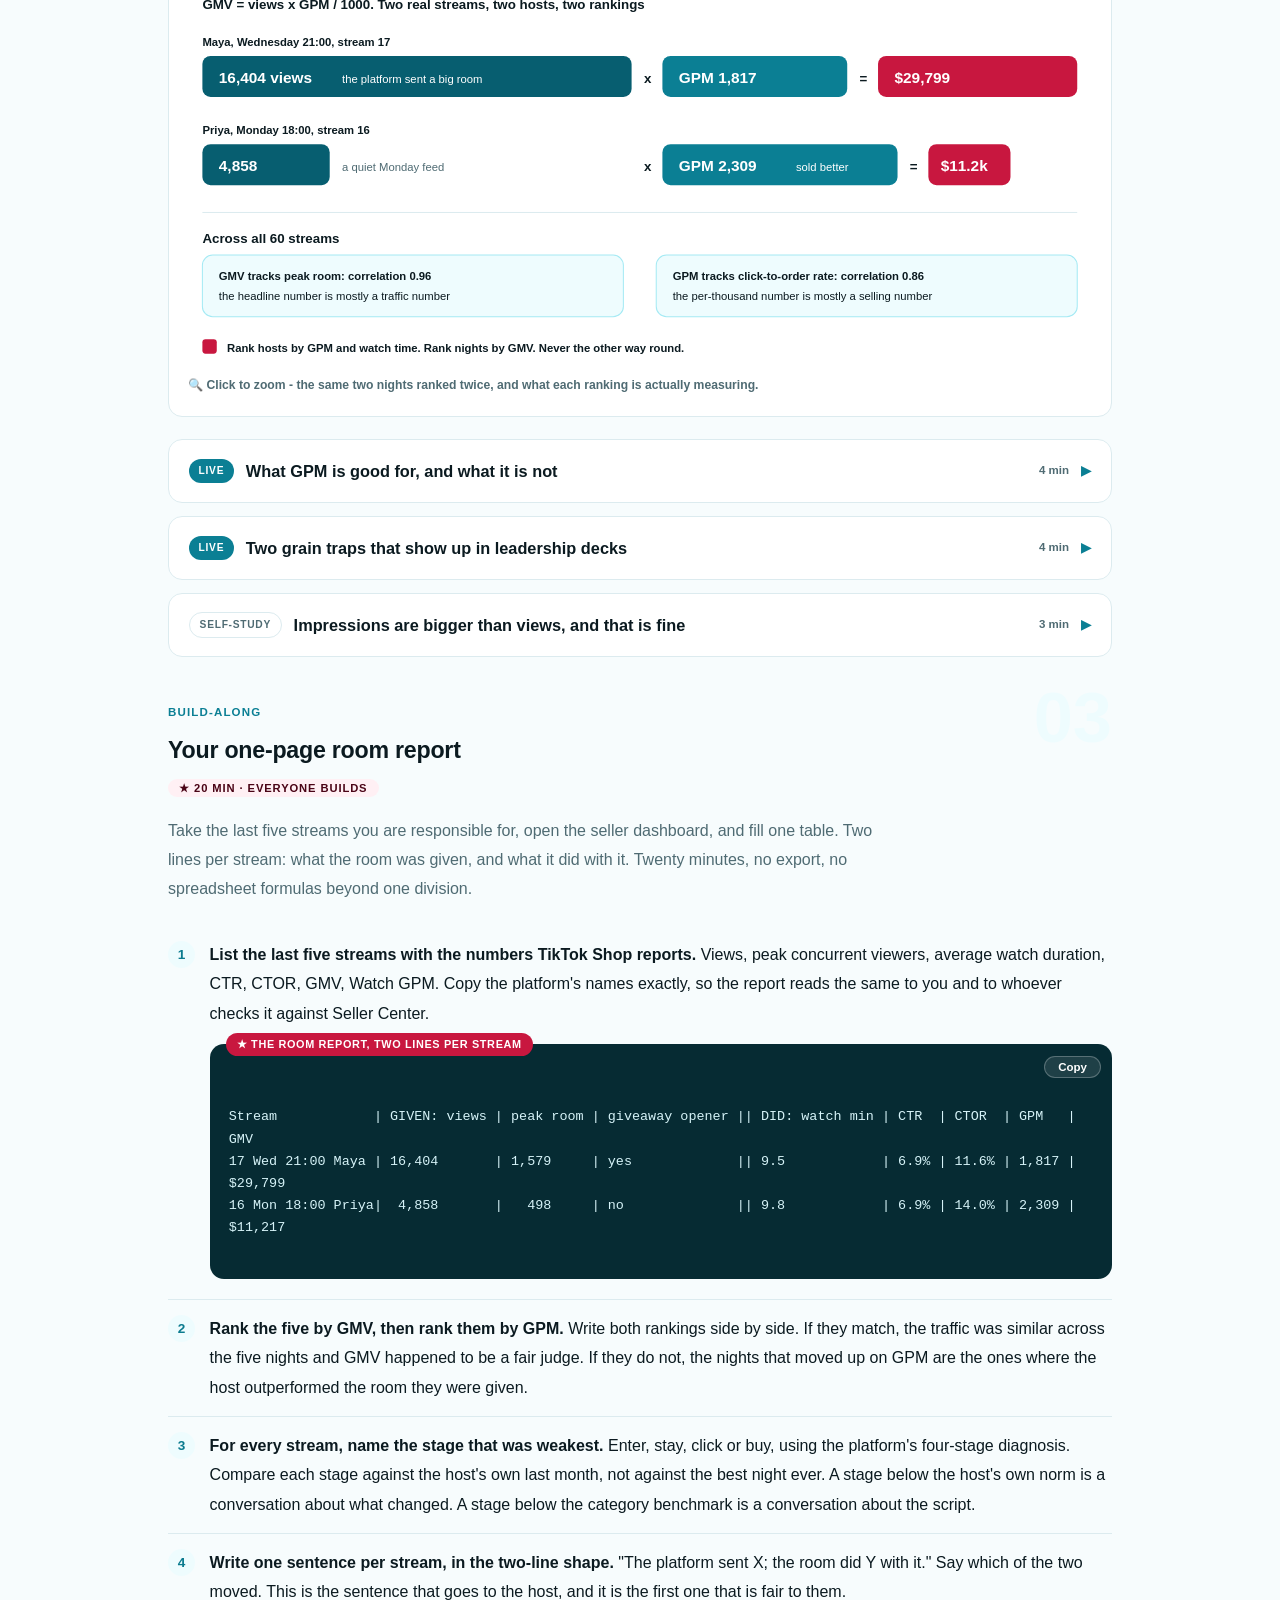
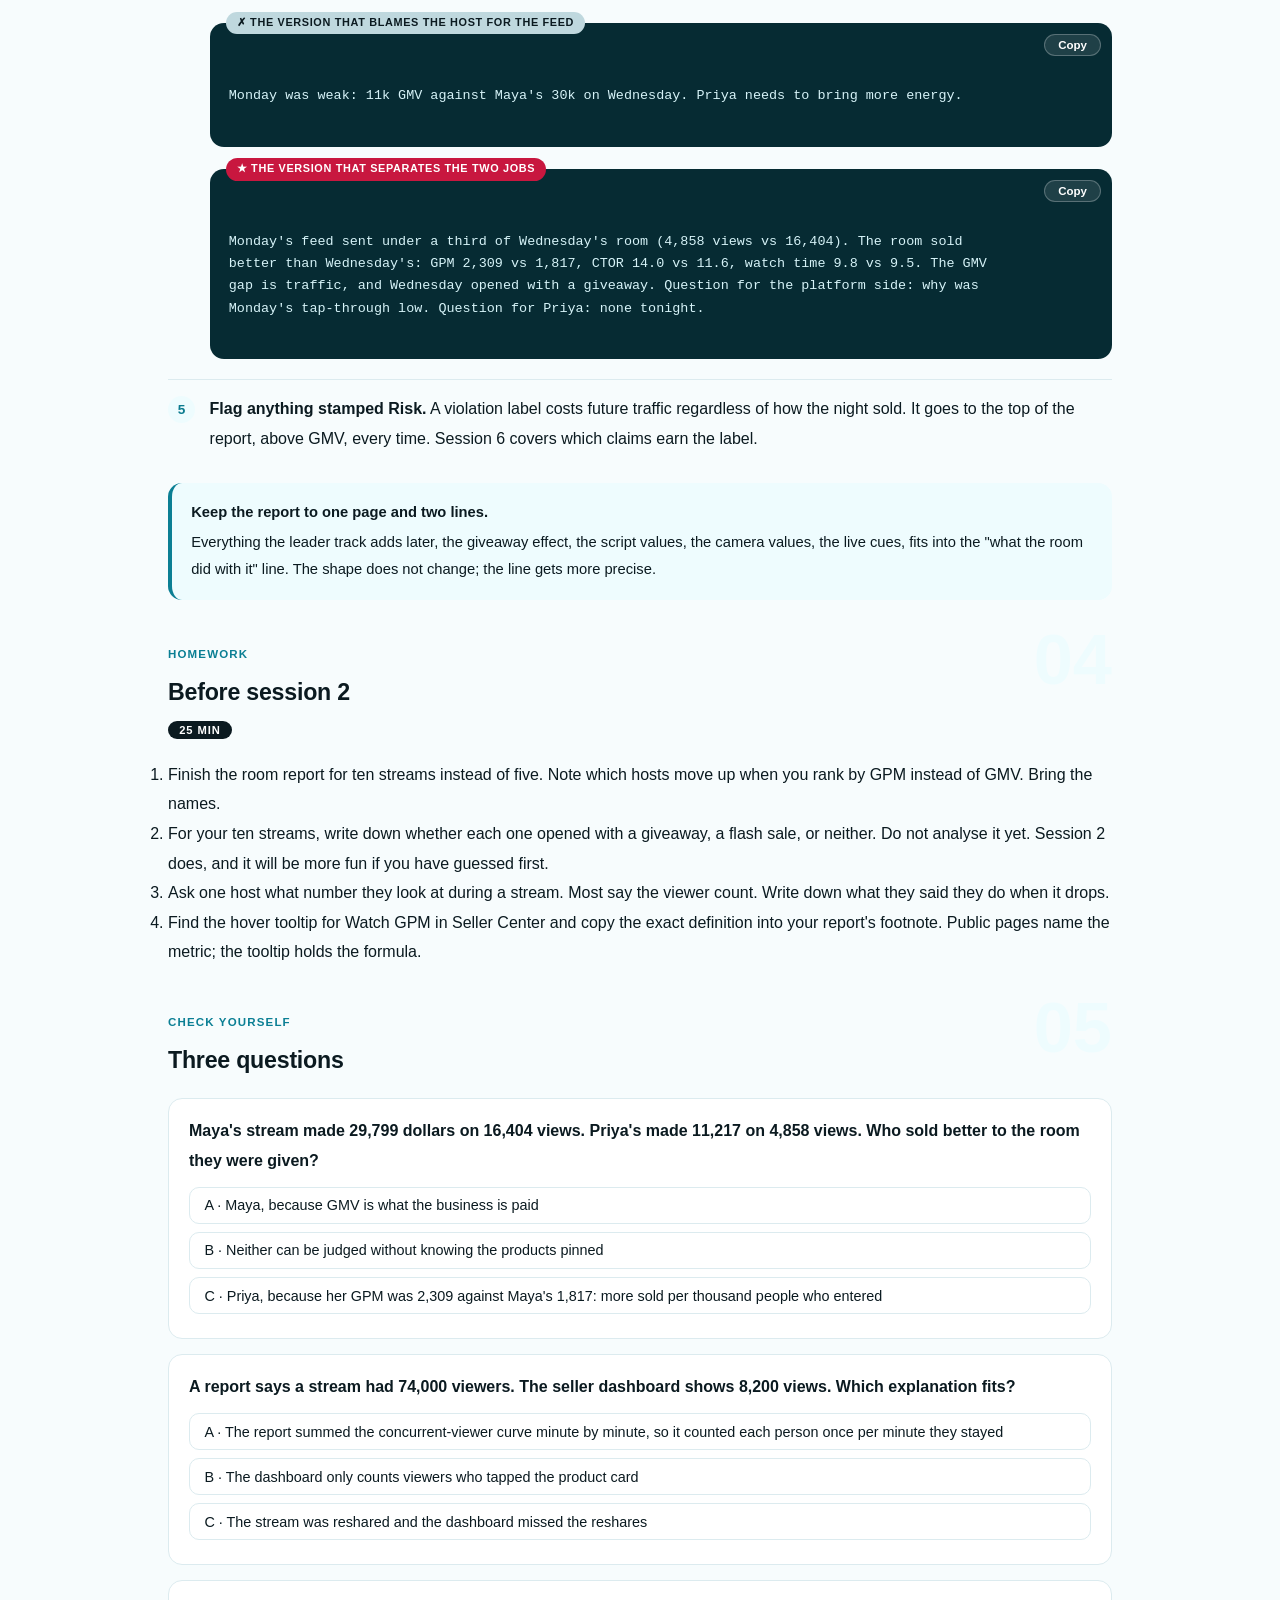
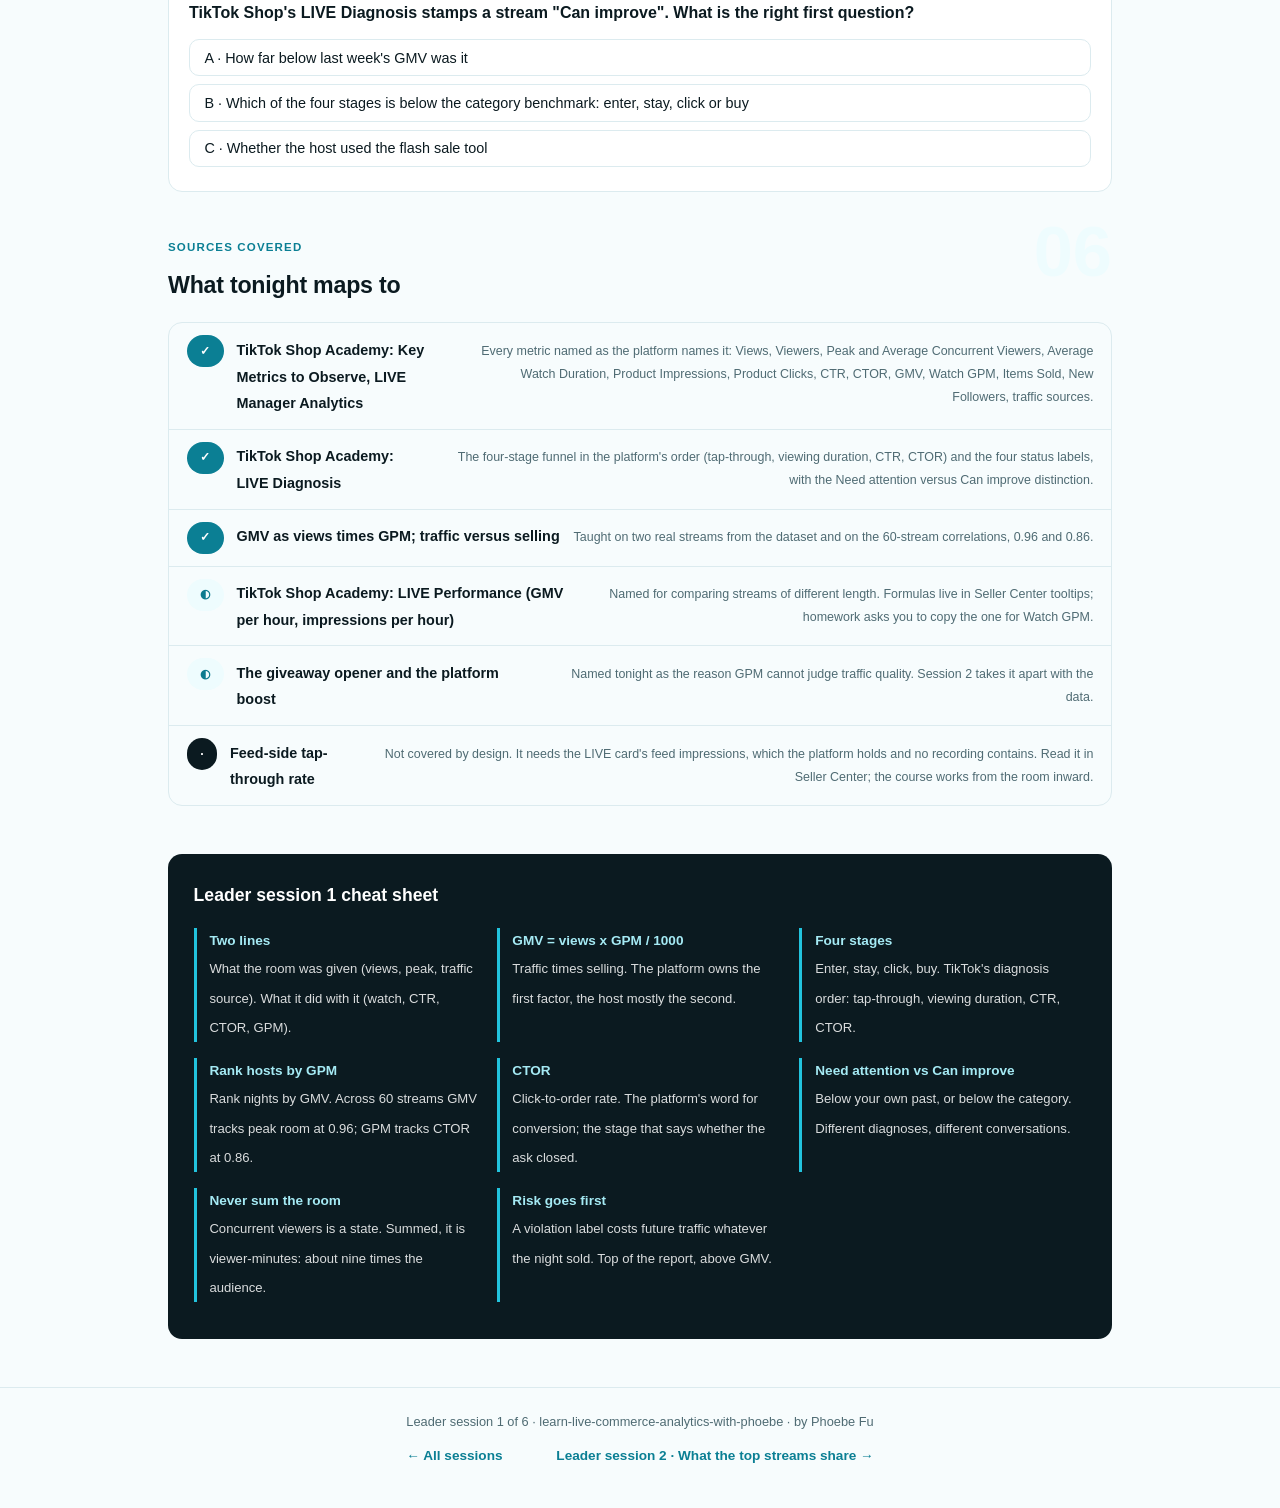
==== commit 36e74468: "Raise every text-on-fill pair to WCAG AA (lowest was 1.4:1) 4 rule(s) drew text on a solid fill belo" ====
--- a/courses/a1-read-the-room.html
+++ b/courses/a1-read-the-room.html
@@ -19,7 +19,7 @@
 <meta name="twitter:image" content="https://phoebefu6.github.io/learn-live-commerce-analytics-with-phoebe/assets/og-cover.png">
 <!-- social:end -->
 <title>Leader session 1 · Read the LIVE room - learn live commerce analytics with phoebe</title>
-<link rel="stylesheet" href="../assets/style.css?v=6">
+<link rel="stylesheet" href="../assets/style.css?v=7">
 </head>
 <body>
 
--- a/assets/style.css
+++ b/assets/style.css
@@ -3,6 +3,8 @@
    (CSS var names still read --indigo/--amber; they hold SQL-blue values.) */
 
 :root {
+  --indigo-text: #0B7B8F;
+  --faint-text: #457A87;
   --indigo: #0B7F94;
   --indigo-deep: #075E70;
   --indigo-mid: #22C3DD;
@@ -137,7 +139,7 @@
   text-transform: uppercase;
   letter-spacing: .08em;
 }
-.tag.concept { background: var(--indigo-50); color: var(--indigo); }
+.tag.concept { background: var(--indigo-50); color: var(--indigo-text); }
 .tag.demo { background: var(--amber-50); color: var(--amber-ink); }
 .tag.exercise { background: var(--ink); color: #fff; }
 
@@ -206,7 +208,7 @@
   font-weight: 600;
 }
 .pill.solid { background: var(--indigo); color: #fff; }
-.pill.light { background: var(--indigo-50); color: var(--indigo); }
+.pill.light { background: var(--indigo-50); color: var(--indigo-text); }
 .pill.inkpill { background: var(--ink); color: #fff; }
 .pill.amber, .pill.peach { background: var(--amber); color: #fff; }
 .pill.bare { color: var(--faint); }
@@ -305,7 +307,7 @@
   width: 1.7rem; height: 1.7rem;
   border-radius: 999px;
   background: var(--indigo-50);
-  color: var(--indigo);
+  color: var(--indigo-text);
   font-weight: 700;
   font-size: .85rem;
   display: inline-flex;
@@ -1189,7 +1191,7 @@
 .dh-track { display: flex; flex-wrap: wrap; gap: 3px; }
 .dh-cell { font: 700 0.66rem ui-monospace, Menlo, monospace; padding: 3px 6px; border-radius: 5px;
   background: var(--indigo-50); color: var(--indigo-deep); transition: all .1s linear; }
-.dh-cell.rest { background: var(--paper); color: var(--faint); }
+.dh-cell.rest { background: var(--paper); color: var(--faint-text); }
 .dh-cell.now { background: var(--amber); color: #fff; transform: scale(1.18); }
 .dh-panel { border: 1px solid var(--hairline); border-radius: var(--radius); background: #fff; overflow: hidden; }
 .dh-phead { display: flex; align-items: center; gap: 10px; flex-wrap: wrap;
